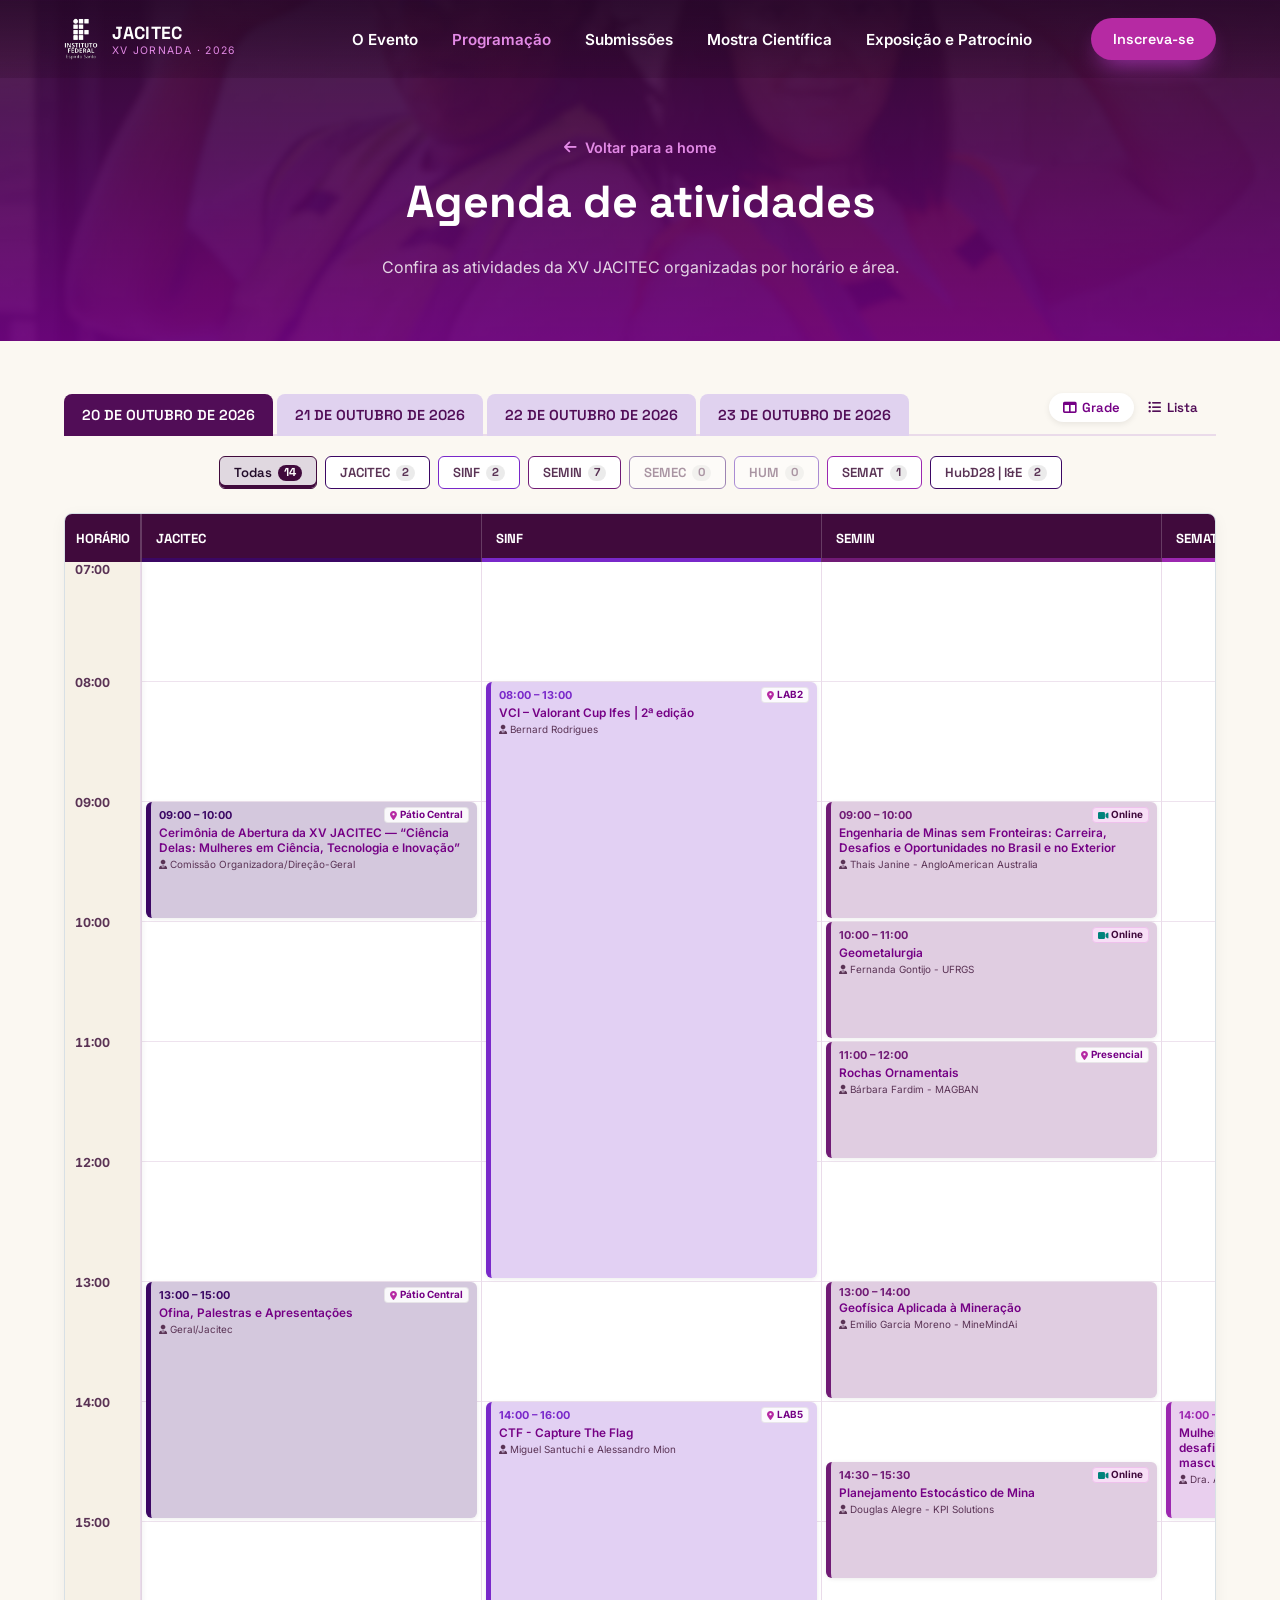
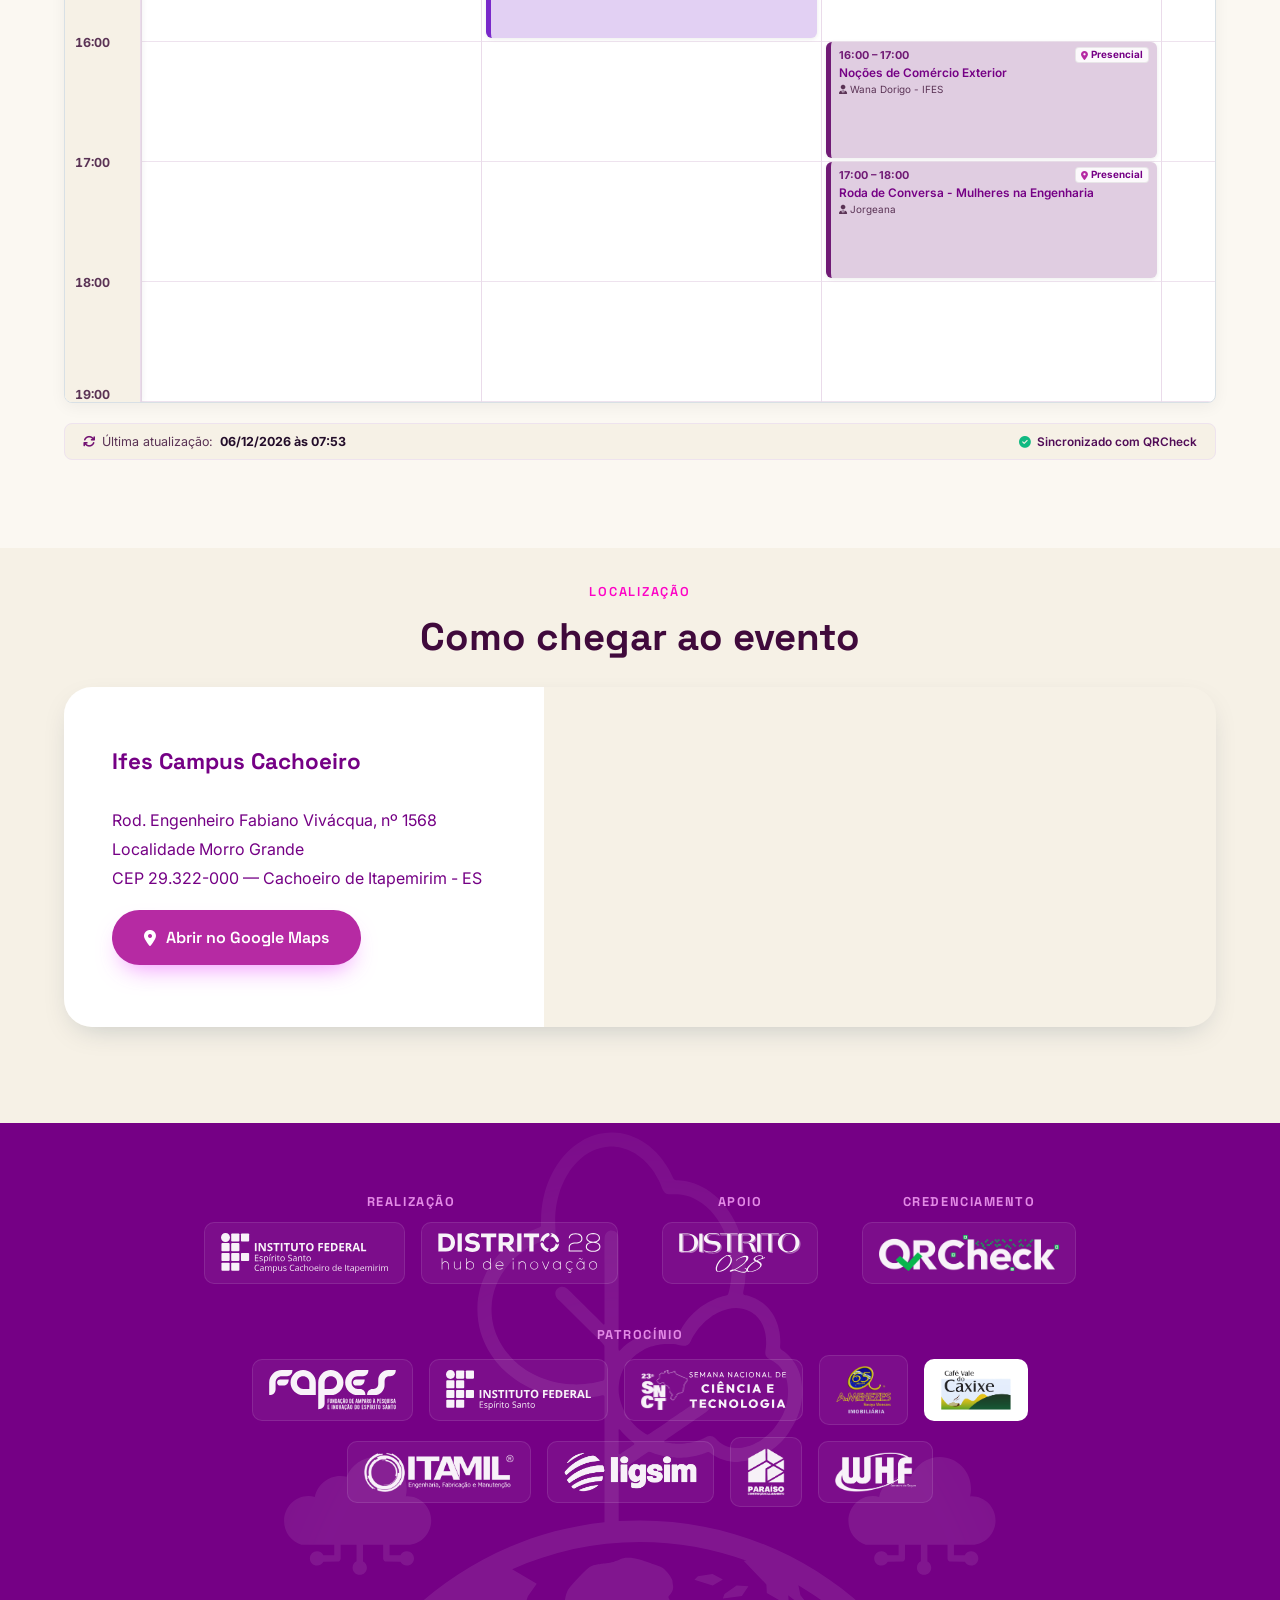
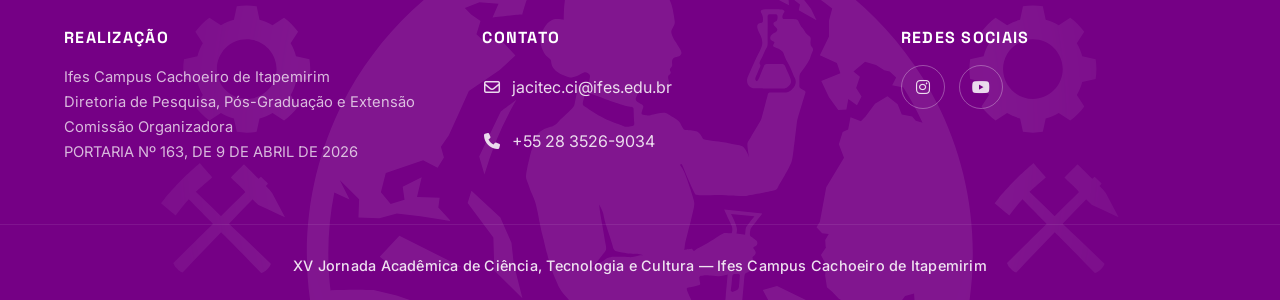
==== agenda.html @ 20da4dfa "feat(seo): adiciona robots.txt permitindo bots e atualiza og:image para XV JACITEC 2026" ====
<!DOCTYPE html>
<html lang="pt-br">

<head>
  <meta charset="utf-8">
  <meta http-equiv="X-UA-Compatible" content="IE=edge,chrome=1">
  <meta name="viewport" content="width=device-width, initial-scale=1.0">
  <title>Programação da XV JACITEC 2026 | Ifes Campus Cachoeiro</title>
  <meta name="description"
    content="Confira a programação completa da XV Jornada Acadêmica de Ciência, Tecnologia e Cultura (JACITEC): palestras, minicursos, mesas-redondas, oficinas e apresentações culturais no Ifes Campus Cachoeiro de Itapemirim.">
  <meta name="keywords"
    content="programação JACITEC, agenda eventos Ifes, palestras, minicursos, oficinas, Ciência Delas, Cachoeiro de Itapemirim">
  <meta name="author" content="Ifes Campus Cachoeiro de Itapemirim">
  <meta name="robots" content="index, follow">
  <meta name="theme-color" content="#0a2740">

  <!-- Open Graph / Redes Sociais (WhatsApp, Facebook, LinkedIn) -->
  <meta property="og:type" content="website">
  <meta property="og:locale" content="pt_BR">
  <meta property="og:site_name" content="XV JACITEC 2026 — Ifes Campus Cachoeiro">
  <meta property="og:url" content="https://jacitec.cachoeiro.ifes.edu.br/agenda.html">
  <meta property="og:title" content="Programação da XV JACITEC 2026 | Ifes Campus Cachoeiro">
  <meta property="og:description"
    content="Programação oficial da XV Jornada Acadêmica de Ciência, Tecnologia e Cultura (JACITEC) do Ifes Campus Cachoeiro de Itapemirim: 20 a 23 de outubro de 2026.">

  <!-- Twitter / X -->
  <meta name="twitter:card" content="summary">
  <meta name="twitter:url" content="https://jacitec.cachoeiro.ifes.edu.br/agenda.html">
  <meta name="twitter:title" content="Programação da XV JACITEC 2026 | Ifes Campus Cachoeiro">
  <meta name="twitter:description"
    content="Programação oficial da XV Jornada Acadêmica de Ciência, Tecnologia e Cultura (JACITEC) do Ifes Campus Cachoeiro de Itapemirim: 20 a 23 de outubro de 2026.">
  <link rel="canonical" href="https://jacitec.cachoeiro.ifes.edu.br/agenda.html">
  <link rel="icon" href="img/favicon.ico" type="image/x-icon">
  <link rel="shortcut icon" href="img/favicon.ico" type="image/x-icon">
  <link rel="preconnect" href="https://fonts.googleapis.com">
  <link rel="preconnect" href="https://fonts.gstatic.com" crossorigin>
  <link
    href="https://fonts.googleapis.com/css2?family=Space+Grotesk:wght@500;600;700&family=Inter:wght@400;500;600;700&display=swap"
    rel="stylesheet">
  <link rel="stylesheet" href="https://cdnjs.cloudflare.com/ajax/libs/font-awesome/6.5.1/css/all.min.css">
  <link rel="stylesheet" href="css/style.css?v=2.1">
</head>

<body>
  <a class="skip-link" href="#main">Pular para o conteúdo</a>
  <header class="site-header is-scrolled">
    <div class="container">
      <a class="brand" href="index.html">
        <img src="img/ifes-nav.png" alt="Ifes — Campus Cachoeiro de Itapemirim" width="106" height="42">
        <span class="brand-name">JACITEC<span>XV Jornada · 2026</span></span>
      </a>
      <div class="nav-scrim"></div>
      <nav class="main-nav" aria-label="Navegação principal">
        <a href="index.html#overview">O Evento</a>
        <a href="agenda.html" style="color: var(--aqua-300);">Programação</a>
        <a href="index.html#registration">Submissões</a>
        <a href="mostra.html">Mostra Científica</a>
        <a href="index.html#sponsorship">Exposição e Patrocínio</a>
        <a class="btn btn-primary nav-mobile-cta"
          href="https://qrcheck.io/evento/xv-jornada-academica-de-ciencia-tecnologia-cultura" target="_blank"
          rel="noopener">Inscreva-se</a>
      </nav>
      <div class="header-actions">
        <a class="btn btn-primary btn-sm"
          href="https://qrcheck.io/evento/xv-jornada-academica-de-ciencia-tecnologia-cultura" target="_blank"
          rel="noopener">
          Inscreva-se
        </a>
        <button class="nav-toggle" type="button" aria-label="Abrir menu" aria-expanded="false" aria-controls="main-nav">
          <i class="fa-solid fa-bars"></i>
        </button>
      </div>
    </div>
  </header>
  <main id="main">
    <section class="agenda-hero">
      <div class="container">
        <a class="back-link" href="index.html"><i class="fa-solid fa-arrow-left"></i>Voltar para a home</a>
        <h1>Agenda de atividades</h1>
        <p>Confira as atividades da XV JACITEC organizadas por horário e área.</p>
      </div>
    </section>
    <section class="agenda-section">
      <div class="container">
        <div id="agenda-status" class="agenda-status" role="status">
          <i class="fa-solid fa-circle-notch fa-spin"></i>Carregando agenda…
        </div>
        <!-- Controles de Cabeçalho da Agenda -->
        <div class="agenda-toolbar" id="agenda-toolbar" hidden>
          <div class="day-tabs" id="day-tabs"></div>
          <div class="view-switch" role="group" aria-label="Modo de visualização">
            <button type="button" class="view-switch-btn" id="btn-view-board" aria-pressed="true"
              title="Visão em Grade">
              <i class="fa-solid fa-table-columns"></i>
              <span class="view-switch-label">Grade</span>
            </button>
            <button type="button" class="view-switch-btn" id="btn-view-list" aria-pressed="false"
              title="Visão em Lista">
              <i class="fa-solid fa-list-ul"></i>
              <span class="view-switch-label">Lista</span>
            </button>
          </div>
        </div>

        <div class="agenda-filters" id="agenda-filters" role="group" aria-label="Filtrar programação por sigla" hidden>
        </div>

        <!-- Empty state amigável -->
        <div id="agenda-empty" class="agenda-empty" hidden>
          <i class="fa-regular fa-calendar-xmark"></i>
          <h3>Nenhuma atividade encontrada</h3>
          <p id="agenda-empty-msg">Ainda não há atividades programadas para este filtro nesta data.</p>
          <button type="button" class="btn btn-secondary btn-sm" id="btn-reset-filters">Ver todas as áreas</button>
        </div>

        <!-- Modo Grade (Timeline com scroll horizontal suave) -->
        <div class="agenda-board-card" id="schedule-wrap" hidden>
          <div class="agenda-scroll-hint"><i class="fa-solid fa-arrows-left-right"></i> Arraste para o lado para ver
            todas as áreas</div>
          <div class="agenda-board-wrap">
            <div class="agenda-board" id="schedule-board" aria-label="Programação por horário e área"></div>
          </div>
        </div>

        <!-- Modo Lista (Cards Responsivos ideais para Celular) -->
        <div class="agenda-list" id="schedule-list" hidden aria-label="Programação em lista cronológica"></div>

        <!-- Rodapé com status da versão e sincronização da agenda -->
        <div class="agenda-sync-footer" id="agenda-sync-footer" hidden>
          <span class="agenda-sync-badge">
            <i class="fa-solid fa-arrows-rotate"></i>
            Última atualização: <strong id="agenda-updated-time">--</strong>
          </span>
          <span class="agenda-sync-source">
            <i class="fa-solid fa-circle-check"></i> Sincronizado com QRCheck
          </span>
        </div>
      </div>
    </section>

    <!-- Modal de Detalhes da Atividade -->
    <div id="activity-modal" class="modal-overlay" hidden>
      <div class="modal-content" role="dialog" aria-modal="true" aria-labelledby="modal-activity-title">
        <button class="modal-close" id="activity-modal-close" type="button" aria-label="Fechar detalhes da atividade">
          <i class="fa-solid fa-xmark"></i>
        </button>
        <div class="modal-body">
          <div class="modal-badges" style="display: flex; gap: 8px; flex-wrap: wrap; margin-bottom: 12px;">
            <span id="modal-activity-section" class="agenda-badge agenda-badge-lane"></span>
            <span id="modal-activity-type" class="agenda-badge agenda-badge-type"></span>
          </div>
          <h3 id="modal-activity-title" style="margin-bottom: 16px;"></h3>
          <ul class="modal-meta" style="flex-direction: column; gap: 12px; margin-bottom: 20px;">
            <li id="modal-activity-time-row" style="display: flex; align-items: center; gap: 8px;">
              <i class="fa-regular fa-clock" style="color: var(--aqua-400); width: 18px;"></i>
              <strong>Horário:</strong> <span id="modal-activity-time"></span>
            </li>
            <li id="modal-activity-place-row" style="display: flex; align-items: center; gap: 8px;">
              <i class="fa-solid fa-location-dot" id="modal-activity-place-icon"
                style="color: var(--coral-500); width: 18px;"></i>
              <strong>Local:</strong> <span id="modal-activity-place"
                style="color: var(--ocean-900); font-weight: 700;"></span>
            </li>
            <li id="modal-activity-speaker-row" style="display: flex; align-items: center; gap: 8px;">
              <i class="fa-solid fa-user-tie" style="color: var(--ocean-700); width: 18px;"></i>
              <strong>Palestrante:</strong> <span id="modal-activity-speaker"></span>
            </li>
          </ul>
          <hr style="border: none; border-top: 1px solid var(--sand-200); margin: 20px 0;">
          <p id="modal-activity-desc" class="modal-desc" style="white-space: pre-line;"></p>
          <div class="modal-actions" style="margin-top: 24px; display: flex; gap: 12px; flex-wrap: wrap;">
            <a class="btn btn-primary btn-sm"
              href="https://qrcheck.io/evento/xv-jornada-academica-de-ciencia-tecnologia-cultura" target="_blank"
              rel="noopener">
              <i class="fa-solid fa-arrow-up-right-from-square"></i> Inscreva-se no QRCheck
            </a>
            <button type="button" class="btn btn-ghost btn-sm" id="modal-activity-close-btn"
              style="color: var(--ocean-800); border-color: var(--ocean-800);">
              Fechar
            </button>
          </div>
        </div>
      </div>
    </div>

    <!-- Localização e Como Chegar -->
    <section id="local" class="venue-section">
      <div class="container">
        <div class="section-head">
          <p class="eyebrow">Localização</p>
          <h2>Como chegar ao evento</h2>
        </div>
        <div class="venue-grid">
          <div class="venue-card">
            <h3>Ifes Campus Cachoeiro</h3>
            <address>
              Rod. Engenheiro Fabiano Vivácqua, nº 1568<br>
              Localidade Morro Grande<br>
              CEP 29.322-000 — Cachoeiro de Itapemirim - ES
            </address>
            <a class="btn btn-primary"
              href="https://www.google.com/maps/place/Instituto+Federal+do+Esp%C3%ADrito+Santo+-+Campus+Cachoeiro+de+Itapemirim"
              target="_blank" rel="noopener">
              <i class="fa-solid fa-location-dot"></i> Abrir no Google Maps
            </a>
          </div>
          <div class="venue-map">
            <iframe
              src="https://www.google.com/maps/embed?pb=!1m18!1m12!1m3!1d3729.703776110018!2d-41.15731314909455!3d-20.80326867136092!2m3!1f0!2f0!3f0!3m2!1i1024!2i768!4f13.1!3m3!1m2!1s0xb9679f48da7bf9%3A0xb6b381296237b225!2sInstituto%20Federal%20do%20Esp%C3%ADrito%20Santo%20-%20Campus%20Cachoeiro%20de%20Itapemirim!5e0!3m2!1spt-BR!2sbr!4v1664279195432!5m2!1spt-BR!2sbr"
              title="Mapa de localização do Ifes Campus Cachoeiro de Itapemirim" loading="lazy"
              referrerpolicy="no-referrer-when-downgrade" allowfullscreen></iframe>
          </div>
        </div>
      </div>
    </section>
  </main>
  <footer class="site-footer">
    <div class="footer-partners container">
      <div class="partners-row">
        <div class="partners-group">
          <h4 class="partners-heading">Realização</h4>
          <div class="partners-logos">
            <a href="https://cachoeiro.ifes.edu.br/" target="_blank" rel="noopener" class="partner-item"
              title="Ifes - Campus Cachoeiro de Itapemirim">
              <img src="img/footer/realizacao/ifes-cachoeiro.svg" alt="Ifes Campus Cachoeiro de Itapemirim"
                loading="lazy">
            </a>
            <a href="https://distrito28.com.br/" target="_blank" rel="noopener" class="partner-item" title="Hub 28">
              <img src="img/footer/realizacao/hub28.svg" alt="Hub 28" loading="lazy">
            </a>
          </div>
        </div>

        <div class="partners-group partners-group-half">
          <h4 class="partners-heading">Apoio</h4>
          <div class="partners-logos">
            <a href="https://028distrito.blogspot.com/" target="_blank" rel="noopener" class="partner-item"
              title="Distrito 028">
              <img src="img/footer/apoio/distrito28.svg" alt="Distrito 028" loading="lazy">
            </a>
          </div>
        </div>

        <div class="partners-group partners-group-half">
          <h4 class="partners-heading">Credenciamento</h4>
          <div class="partners-logos">
            <a href="https://qrcheck.io/" target="_blank" rel="noopener" class="partner-item" title="QRCheck">
              <img src="img/footer/credenciamento/qrcheck.png" alt="QRCheck" loading="lazy">
            </a>
          </div>
        </div>

        <div class="partners-group partners-group-wide">
          <h4 class="partners-heading">Patrocínio</h4>
          <div class="partners-logos">
            <a href="https://fapes.es.gov.br/" target="_blank" rel="noopener" class="partner-item" title="FAPES">
              <img src="img/footer/patrocinio/fapes.svg"
                alt="FAPES - Fundação de Amparo à Pesquisa e Inovação do Espírito Santo" loading="lazy">
            </a>
            <a href="https://www.ifes.edu.br/" target="_blank" rel="noopener" class="partner-item"
              title="Instituto Federal do Espírito Santo">
              <img src="img/footer/patrocinio/ifes-geral.svg" alt="Instituto Federal do Espírito Santo" loading="lazy">
            </a>
            <a href="https://semanact.mcti.gov.br/" target="_blank" rel="noopener" class="partner-item"
              title="Semana Nacional de Ciência e Tecnologia (SNCT)">
              <img src="img/footer/patrocinio/semana_nacional_c&t.svg" alt="Semana Nacional de Ciência e Tecnologia"
                loading="lazy">
            </a>
            <a href="https://amenezes.com/" target="_blank" rel="noopener" class="partner-item partner-item-square"
              title="A. Menezes Imobiliária">
              <img src="img/footer/patrocinio/amenezes-imobiliaria.png" alt="A. Menezes Imobiliária" loading="lazy">
            </a>
            <a href="https://www.instagram.com/cafevaledocaxixe/" target="_blank" rel="noopener"
              class="partner-item partner-item-light" title="Café Vale do Caxixe">
              <img src="img/footer/patrocinio/cafe-vale-do-caxixe.png" alt="Café Vale do Caxixe" loading="lazy">
            </a>
            <a href="http://www.itamil.com.br/" target="_blank" rel="noopener" class="partner-item"
              title="Itamil - Engenharia, Fabricação e Manutenção">
              <img src="img/footer/patrocinio/itamil.png" alt="Itamil" loading="lazy">
            </a>
            <a href="https://ligsim.com/" target="_blank" rel="noopener" class="partner-item" title="Ligsim Telecom">
              <img src="img/footer/patrocinio/ligsim.png" alt="Ligsim Telecom" loading="lazy">
            </a>
            <a href="https://www.instagram.com/paraisomaterialconstrucao/" target="_blank" rel="noopener"
              class="partner-item partner-item-square" title="Paraíso Construção e Acabamento">
              <img src="img/footer/patrocinio/paraiso-construccao.png" alt="Paraíso Construção e Acabamento"
                loading="lazy">
            </a>
            <a href="http://whfcorretora.com.br/" target="_blank" rel="noopener" class="partner-item"
              title="WHF Corretora de Seguros">
              <img src="img/footer/patrocinio/whf-corretora.png" alt="WHF Corretora de Seguros" loading="lazy">
            </a>
          </div>
        </div>
      </div>
    </div>
    <div class="footer-top">
      <img class="footer-logo" src="img/logo-jacitec-xv-branco.svg" alt="" loading="lazy">
      <div class="container footer-grid">
        <div class="footer-col">
          <h3>Realização</h3>
          <p>
            Ifes Campus Cachoeiro de Itapemirim<br>
            Diretoria de Pesquisa, Pós-Graduação e Extensão<br>
            Comissão Organizadora<br>
            PORTARIA Nº 163, DE 9 DE ABRIL DE 2026
          </p>
        </div>

        <div class="footer-col footer-contact">
          <h3>Contato</h3>
          <a href="mailto:jacitec.ci@ifes.edu.br"><i class="fa-regular fa-envelope"></i>jacitec.ci@ifes.edu.br</a>
          <a href="tel:+552835269034"><i class="fa-solid fa-phone"></i>+55 28 3526-9034</a>
        </div>

        <div class="footer-col">
          <h3>Redes sociais</h3>
          <div class="social-row">
            <a href="https://www.instagram.com/ifescachoeiro.oficial/" target="_blank" rel="noopener"
              aria-label="Instagram">
              <i class="fa-brands fa-instagram"></i>
            </a>
            <a href="https://www.youtube.com/c/IfesCampusCachoeiro/featured" target="_blank" rel="noopener"
              aria-label="YouTube">
              <i class="fa-brands fa-youtube"></i>
            </a>
          </div>
        </div>
      </div>
      <div class="footer-bottom">
        <p>XV Jornada Acadêmica de Ciência, Tecnologia e Cultura — Ifes Campus Cachoeiro de Itapemirim</p>
      </div>
    </div>
  </footer>
  <script src="js/main.js" defer></script>
  <script src="js/agenda.js?v=20261008_locais" defer></script>
</body>

</html>
---- css/style.css ----
:root {
  /* Cores */
  --ocean-950: #750085;
  --ocean-900: #400a3c;
  --ocean-800: #510d57;
  --ocean-700: #731273;
  --ocean-600: #7a1792;
  --ocean-500: #a822ac;
  --aqua-400: #d14fcb;
  --aqua-300: #e38ae6;
  --coral-500: #b62aa3;
  --coral-600: #fd00c6;

  /* Cores das Semanas / Áreas na Grade (Exclusivamente Tons de Roxo Harmoniosos e Distintos) */
  --lane-jacitec: #3b0764;
  /* Roxo Berinjela Escuro Institucional */
  --lane-sinf: #7928ca;
  /* Violeta Elétrico Tecnológico (SINF) */
  --lane-semin: #701a75;
  /* Roxo Ameixa / Púrpura Fechado (SEMIN) */
  --lane-semec: #431475;
  /* Roxo Índigo Noite / Profundo (SEMEC) */
  --lane-hum: #5b21b6;
  /* Violeta Real Nobre (HUM) */
  --lane-semat: #9c27b0;
  /* Roxo Ametista / Lilás Radiante (SEMAT) */

  --sand-100: #f6f1e6;
  --sand-50: #fbf8f2;
  --ink-900: #230d2a;
  --ink-700: #5a3355;
  --ink-500: #865c7d;
  --white: #ffffff;

  /* Tipografia */
  --font-heading: "Space Grotesk", "Segoe UI", sans-serif;
  --font-body: "Inter", "Segoe UI", sans-serif;

  /* Layout */
  --max-width: 1200px;
  --radius-sm: 10px;
  --radius-md: 18px;
  --radius-lg: 28px;
  --header-h: 76px;
  --shadow-soft: 0 20px 45px -20px rgba(10, 39, 64, 0.35);
  --shadow-card: 0 10px 30px -12px rgba(10, 39, 64, 0.25);
}

/* ---------- Reset ---------- */
*,
*::before,
*::after {
  box-sizing: border-box;
}

figure {
  margin: 0;
}

html {
  scroll-padding-top: calc(var(--header-h) + env(safe-area-inset-top, 0px));
}

body {
  margin: 0;
  font-family: var(--font-body);
  color: var(--ink-900);
  background: var(--sand-50);
  overflow-x: hidden;
  -webkit-font-smoothing: antialiased;
}

body.nav-open {
  overflow: hidden;
}

@media (prefers-reduced-motion: no-preference) {
  html {
    scroll-behavior: smooth;
  }
}

img {
  max-width: 100%;
  display: block;
}

a {
  color: inherit;
  text-decoration: none;
}

ul {
  margin: 0;
  padding: 0;
  list-style: none;
}

h1,
h2,
h3,
h4 {
  font-family: var(--font-heading);
  line-height: 1.15;
  margin: 0 0 0.6em;
  color: var(--ocean-900);
}

p {
  margin: 0 0 1em;
  line-height: 1.7;
  color: var(--ink-700);
}

.container {
  width: 100%;
  max-width: var(--max-width);
  margin: 0 auto;
  padding: 0 24px;
}

.visually-hidden {
  position: absolute;
  width: 1px;
  height: 1px;
  overflow: hidden;
  clip: rect(0 0 0 0);
  white-space: nowrap;
}

.skip-link {
  position: absolute;
  left: 16px;
  top: -60px;
  background: var(--coral-500);
  color: var(--white);
  padding: 12px 18px;
  border-radius: var(--radius-sm);
  z-index: 2000;
  transition: top 0.2s ease;
  font-weight: 600;
}

.skip-link:focus {
  top: 16px;
}

.eyebrow {
  display: inline-block;
  font-family: var(--font-heading);
  font-size: 0.8rem;
  font-weight: 600;
  letter-spacing: 0.14em;
  text-transform: uppercase;
  color: var(--coral-600);
  margin-bottom: 12px;
}

.section-head {
  max-width: 720px;
  margin: 0 auto 0px;
  text-align: center;
}

.section-head h2 {
  font-size: clamp(1.7rem, 3vw, 2.4rem);
}

section {
  padding: 88px 0;
}

.section-alt {
  background: var(--sand-100);
}

/* ---------- Buttons ---------- */
.btn {
  display: inline-flex;
  align-items: center;
  justify-content: center;
  gap: 10px;
  font-family: var(--font-heading);
  font-weight: 600;
  font-size: 1rem;
  padding: 15px 30px;
  border-radius: 999px;
  border: 2px solid transparent;
  cursor: pointer;
  transition: transform 0.25s ease, box-shadow 0.25s ease, background-color 0.25s ease, color 0.25s ease;
  white-space: nowrap;
}

.btn-primary {
  background: var(--coral-500);
  color: var(--white);
  box-shadow: 0 12px 24px -10px rgba(234, 77, 255, 0.65);
}

.btn-ghost {
  border-color: rgba(255, 255, 255, 0.55);
  color: var(--white);
}

.btn-outline {
  border-color: var(--ocean-700);
  color: var(--ocean-700);
  background: transparent;
}

.btn-outline-venue {
  border-color: var(--ocean-950);
  color: var(--ocean-950);
  background: transparent;
}

.btn-sm {
  padding: 10px 20px;
  font-size: 0.9rem;
}

.btn:focus-visible,
.nav-toggle:focus-visible,
.main-nav a:focus-visible,
.social-row a:focus-visible,
.filter-button:focus-visible,
.day-tab:focus-visible,
.btn-icon:focus-visible,
.modal-close:focus-visible {
  outline: 3px solid var(--aqua-300);
  outline-offset: 3px;
}

/* ==========================================================================
   Header
   ========================================================================== */
.site-header {
  position: fixed;
  top: 0;
  left: 0;
  width: 100%;
  z-index: 900;
  padding: max(18px, env(safe-area-inset-top, 0px)) 0 18px;
  background: linear-gradient(180deg, rgba(38, 6, 41, 0.75), rgba(41, 6, 36, 0.212));
  transition: background-color 0.3s ease, padding 0.3s ease, box-shadow 0.3s ease;
}

.site-header.is-scrolled {
  background: var(--ocean-950);
  padding: max(10px, env(safe-area-inset-top, 0px)) 0 10px;
  box-shadow: 0 10px 30px -14px rgba(0, 0, 0, 0.5);
}

.site-header .container {
  display: flex;
  align-items: center;
  justify-content: space-between;
  gap: 20px;
}

.brand {
  display: flex;
  align-items: center;
  gap: 14px;
}

.brand img {
  height: 42px;
  width: auto;
}

.brand-name {
  font-family: var(--font-heading);
  color: var(--white);
  font-weight: 700;
  font-size: 1.1rem;
  letter-spacing: 0.02em;
}

.brand-name span {
  display: block;
  font-family: var(--font-body);
  font-weight: 400;
  font-size: 0.65rem;
  letter-spacing: 0.12em;
  color: var(--aqua-300);
  text-transform: uppercase;
}

.main-nav {
  display: flex;
  align-items: center;
  gap: 34px;
}

.main-nav a {
  font-weight: 600;
  font-size: 0.95rem;
  color: var(--white);
  position: relative;
  padding: 10px 0;
}

.main-nav a::after {
  content: "";
  position: absolute;
  left: 0;
  bottom: 0;
  width: 0;
  height: 2px;
  background: var(--coral-500);
  transition: width 0.25s ease;
}

.main-nav a:focus-visible::after {
  width: 100%;
}

.nav-mobile-cta {
  display: none;
}

.main-nav a.nav-mobile-cta::after {
  display: none;
}

.header-actions {
  display: flex;
  align-items: center;
  gap: 14px;
}

.nav-toggle {
  display: none;
  background: transparent;
  border: none;
  color: var(--white);
  font-size: 1.6rem;
  cursor: pointer;
  width: 44px;
  height: 44px;
  padding: 0;
  line-height: 1;
  align-items: center;
  justify-content: center;
}

/* ==========================================================================
   Hero
   ========================================================================== */
.hero {
  position: relative;
  min-height: 100vh;
  min-height: 100svh;
  min-height: 100dvh;
  display: flex;
  align-items: center;
  overflow: hidden;
  background: var(--ocean-950);
}

.hero-logo {
  position: relative;
  z-index: 1;
  width: auto;
  max-width: min(94vw, 1000px);
  height: auto;
  max-height: 55vh;
  margin: 0 auto 20px;
}

.hero-brand-lockup {
  position: relative;
  z-index: 1;
  display: none;
  align-items: center;
  justify-content: center;
  gap: clamp(10px, 2.5vw, 10px);
  width: 100%;
  max-width: min(94vw, 1180px);
  margin: 0 auto clamp(16px, 2.5vw, 28px);
}

.hero-brand-symbol {
  width: auto;
  height: clamp(220px, 27vw, 410px);
  max-width: 330px;
  object-fit: contain;
  filter: drop-shadow(0 8px 24px rgba(0, 0, 0, 0.45));
  transition: transform 0.3s ease;
}

.hero-brand-text {
  width: auto;
  height: clamp(210px, 26vw, 390px);
  max-width: min(700px, 85vw);
  object-fit: contain;
  filter: drop-shadow(0 8px 24px rgba(0, 0, 0, 0.45));
  transition: transform 0.3s ease;
}

@media (max-width: 820px) {
  .hero-logo-desktop {
    display: none;
  }

  .hero-brand-lockup {
    display: flex;
    flex-direction: column;
    gap: 14px;
    margin-bottom: 18px;
  }

  .hero-brand-symbol {
    height: clamp(260px, 36vw, 450px);
    max-width: 450px;
  }

  .hero-brand-text {
    width: min(92vw, 440px);
    height: auto;
    max-height: 350px;
  }
}

.hero-carousel {
  position: absolute;
  inset: 0;
  z-index: 0;
}

.hero-carousel img {
  position: absolute;
  inset: 0;
  width: 100%;
  height: 100%;
  object-fit: cover;
  opacity: 0;
  transition: opacity 1.4s ease;
}

.hero-carousel img.is-active {
  opacity: 1;
}

.hero-carousel::after {
  content: "";
  position: absolute;
  inset: 0;
  background:
    linear-gradient(180deg, rgba(31, 6, 33, 0.75) 0%, rgba(32, 6, 33, 0.55) 45%, rgba(30, 6, 33, 0.92) 100%);
}

.hero-content {
  position: relative;
  z-index: 1;
  width: 100%;
  padding-top: var(--header-h);
  text-align: center;
  color: var(--white);
}

.hero-content .eyebrow {
  color: var(--aqua-300);
}

.hero-meta {
  display: flex;
  flex-wrap: wrap;
  justify-content: center;
  gap: 14px 28px;
  margin-top: 20px;
  margin-bottom: 20px;
  font-family: var(--font-heading);
  font-size: 0.95rem;
  color: var(--aqua-300);
}

.hero-meta li {
  display: flex;
  align-items: center;
  gap: 8px;
}

.hero-actions {
  display: flex;
  flex-wrap: wrap;
  justify-content: center;
  gap: 16px;
}

.hero-scroll-cue {
  position: absolute;
  bottom: 28px;
  left: 50%;
  transform: translateX(-50%);
  z-index: 1;
  color: rgba(255, 255, 255, 0.75);
  display: flex;
  flex-direction: column;
  align-items: center;
  gap: 6px;
  font-size: 0.75rem;
  letter-spacing: 0.1em;
  text-transform: uppercase;
  animation: bob 2.2s ease-in-out infinite;
}

@keyframes bob {

  0%,
  100% {
    transform: translate(-50%, 0);
  }

  50% {
    transform: translate(-50%, 8px);
  }
}

/* ==========================================================================
   Sobre / Overview
   ========================================================================== */
.about-lead {
  max-width: none;
  margin: 0 0 28px 0;
  text-align: start;
}

.about-lead-text {
  max-width: none;
  margin: 8px 0 14px;
  text-align: start;
}

.feature-text p:last-child {
  margin-bottom: 0;
}

.about-lead p {
  font-size: 1.1rem;
}

.feature-row {
  display: flex;
  gap: 48px;
  align-items: center;
  margin-bottom: 56px;
}

.feature-row:last-child {
  margin-bottom: 0;
}

.feature-row.reverse {
  flex-direction: row-reverse;
}

/* NOVA REGRA: Garante que a imagem e o texto dividam o espaço meio a meio e cheguem até as margens */
.feature-media,
.feature-text {
  flex: 1;
}

.feature-media {
  position: relative;
  border-radius: var(--radius-lg);
  overflow: hidden;
  box-shadow: var(--shadow-card);
}

.feature-media img {
  width: 100%;
  /* Alterado de 'auto' para '100%'. Assim a imagem estica na lateral da coluna */
  height: 450px;
  aspect-ratio: 550 / 450;
  object-fit: cover;
  display: block;
  /* Remove um pequeno espaço fantasma que navegadores deixam debaixo de imagens */
}

.feature-media figcaption {
  position: absolute;
  left: 0;
  right: 0;
  bottom: 0;
  padding: 10px 20px;
  font-size: 0.75rem;
  color: rgba(255, 255, 255, 0.9);
  background: linear-gradient(0deg, rgba(6, 20, 33, 0.85), transparent);
}

.feature-text h3 {
  font-size: 1.6rem;
  margin-bottom: 16px;
  /* Adicionado um respiro entre o título e o parágrafo */
}

/* REGRA DE RESPONSIVIDADE (Celulares e Tablets) */
@media (max-width: 992px) {
  .feature-row {
    flex-direction: column;
    align-items: stretch;
    margin-bottom: 28px;
    gap: 20px;
  }

  .feature-row.reverse {
    flex-direction: column;
  }

  .feature-media {
    width: 100%;
  }

  .feature-media img {
    width: 100%;
    height: 380px;
    aspect-ratio: 16 / 10;
  }

  .feature-text {
    width: 100%;
  }
}

.this-year {
  background: var(--ocean-950);
  color: var(--white);
  border-radius: var(--radius-lg);
  padding: clamp(40px, 5vw, 64px);
  display: grid;
  grid-template-columns: 1fr;
  gap: clamp(32px, 4vw, 56px);
  align-items: center;
  box-shadow: var(--shadow-soft);
}

.this-year:has(.this-year-banner) {
  grid-template-columns: minmax(0, 1.15fr) minmax(0, 0.85fr);
}

.this-year .eyebrow {
  color: var(--aqua-300);
}

.this-year h2 {
  color: var(--white);
  font-size: clamp(1.6rem, 2.6vw, 2.1rem);
}

.this-year p {
  color: rgba(255, 255, 255, 0.82);
  margin-bottom: 12px;
}

.this-year-actions {
  display: flex;
  flex-direction: row;
  flex-wrap: wrap;
  align-items: center;
  justify-content: center;
  gap: 14px;
  margin-top: 18px;
}

.this-year-actions .btn {
  width: auto;
  white-space: nowrap;
}

.this-year-banner {
  margin: 0;
  border-radius: var(--radius-md);
  overflow: hidden;
  box-shadow: 0 20px 40px -18px rgba(0, 0, 0, 0.6);
  width: 100%;
  max-width: 440px;
  justify-self: center;
}

.this-year-banner img {
  width: 100%;
  height: auto;
  aspect-ratio: 1080 / 1350;
  display: block;
  object-fit: contain;
}

/* Edições anteriores — timeline */
.timeline {
  display: grid;
  grid-template-columns: repeat(auto-fit, minmax(210px, 1fr));
  gap: 22px;
}

.timeline-item {
  background: var(--white);
  border-radius: var(--radius-md);
  overflow: hidden;
  box-shadow: var(--shadow-card);
  transition: transform 0.3s ease, box-shadow 0.3s ease;
}

.timeline-item img {
  width: 100%;
  height: 170px;
  object-fit: cover;
}

.timeline-item .timeline-body {
  padding: 16px 18px 20px;
}

.timeline-item .timeline-year {
  font-family: var(--font-heading);
  font-weight: 700;
  color: var(--coral-600);
  font-size: 0.95rem;
  margin-bottom: 4px;
  display: block;
}

.timeline-item p {
  font-size: 0.85rem;
  margin: 0;
  color: var(--ink-500);
}

.history-copy {
  max-width: none;
  margin-left: 0;
}

.history-copy p {
  font-size: 1rem;
}

.register-band {
  background-image: linear-gradient(rgba(64, 10, 60, 0.72), rgba(117, 0, 133, 0.86)), url("../img/logos-jacitec/imagem1.jpg");
  background-position: center;
  background-size: cover;
  color: var(--white);
  text-align: center;
  padding: 90px 0;
}

.register-band .eyebrow {
  color: var(--aqua-300);
}

.register-band h2 {
  color: var(--white);
  font-size: clamp(1.7rem, 3vw, 2.4rem);
}

.register-band p {
  max-width: 860px;
  margin: 0 auto 30px;
  color: rgba(255, 255, 255, 0.85);
  font-size: 1.05rem;
  padding: 0 16px;
}

.register-actions {
  display: flex;
  flex-wrap: wrap;
  justify-content: center;
  align-items: center;
  gap: 16px 14px;
  max-width: 960px;
  margin: 24px auto 0;
}

/* ==========================================================================
   Mostra Científica
   ========================================================================== */
.mostra-actions {
  display: flex;
  flex-wrap: wrap;
  justify-content: center;
  gap: 14px;
  margin-top: 24px;
}

.mostra-theme-pill {
  display: inline-flex;
  align-items: center;
  gap: 8px;
  background: rgba(255, 255, 255, 0.15);
  border: 1px solid rgba(255, 255, 255, 0.3);
  backdrop-filter: blur(8px);
  color: var(--white);
  padding: 6px 18px;
  border-radius: 999px;
  font-size: 0.9rem;
  font-weight: 500;
  margin-bottom: 16px;
}

.mostra-theme-pill i {
  color: var(--aqua-300);
}

/* Projetin Highlight Box */
.projetin-box {
  background: linear-gradient(135deg, var(--ocean-900) 0%, var(--ocean-950) 100%);
  color: var(--white);
  border-radius: var(--radius-lg);
  padding: clamp(32px, 4vw, 48px);
  margin-bottom: 50px;
  box-shadow: var(--shadow-soft);
  position: relative;
  overflow: hidden;
}

.projetin-box::before {
  content: "";
  position: absolute;
  top: -60px;
  right: -60px;
  width: 220px;
  height: 220px;
  background: radial-gradient(circle, rgba(209, 79, 203, 0.35) 0%, transparent 70%);
  border-radius: 50%;
  pointer-events: none;
}

.projetin-header {
  display: flex;
  flex-wrap: wrap;
  align-items: center;
  justify-content: space-between;
  gap: 20px;
  margin-bottom: 28px;
}

.projetin-header h2 {
  color: var(--white);
  margin-bottom: 6px;
}

.projetin-header p {
  color: rgba(255, 255, 255, 0.85);
  margin-bottom: 0;
  max-width: 600px;
}

.steps-grid {
  display: grid;
  grid-template-columns: repeat(3, 1fr);
  gap: 20px;
  margin-top: 24px;
}

.step-card {
  background: rgba(255, 255, 255, 0.08);
  border: 1px solid rgba(255, 255, 255, 0.16);
  border-radius: var(--radius-md);
  padding: 24px 20px;
  display: flex;
  flex-direction: column;
  position: relative;
  transition: transform 0.25s ease, background 0.25s ease;
}

.step-card:hover {
  transform: translateY(-3px);
  background: rgba(255, 255, 255, 0.12);
}

.step-badge {
  display: inline-flex;
  align-items: center;
  justify-content: center;
  width: 38px;
  height: 38px;
  background: var(--coral-500);
  color: var(--white);
  border-radius: 50%;
  font-weight: 700;
  font-family: var(--font-heading);
  font-size: 1.1rem;
  margin-bottom: 14px;
}

.step-card h3 {
  color: var(--aqua-300);
  font-size: 1.15rem;
  margin-bottom: 8px;
}

.step-card p {
  color: rgba(255, 255, 255, 0.88);
  font-size: 0.92rem;
  line-height: 1.6;
  margin-bottom: 0;
}

/* Timeline / Cronograma Grid */
.timeline-grid {
  display: grid;
  grid-template-columns: repeat(auto-fit, minmax(260px, 1fr));
  gap: 18px;
  margin: 36px 0;
}

.timeline-card {
  background: var(--white);
  border-radius: var(--radius-md);
  padding: 24px 20px;
  box-shadow: var(--shadow-card);
  border-left: 4px solid var(--ocean-700);
  display: flex;
  flex-direction: column;
  justify-content: space-between;
  transition: transform 0.25s ease, box-shadow 0.25s ease;
}

.timeline-card:hover {
  transform: translateY(-2px);
  box-shadow: var(--shadow-soft);
}

.timeline-card.highlight {
  border-left-color: var(--coral-500);
  background: linear-gradient(to right, rgba(234, 77, 255, 0.04), var(--white));
}

.timeline-date {
  display: inline-flex;
  align-items: center;
  gap: 8px;
  font-family: var(--font-heading);
  font-weight: 700;
  color: var(--coral-600);
  font-size: 0.95rem;
  margin-bottom: 8px;
}

.timeline-card h3 {
  font-size: 1.05rem;
  color: var(--ocean-900);
  margin-bottom: 6px;
}

.timeline-card p {
  font-size: 0.88rem;
  color: var(--ink-700);
  margin-bottom: 0;
}

/* Documents / Downloads Grid */
.docs-grid {
  display: grid;
  grid-template-columns: repeat(auto-fit, minmax(280px, 1fr));
  gap: 20px;
  margin: 36px 0;
}

.doc-item {
  background: var(--white);
  border-radius: var(--radius-md);
  padding: 26px 24px;
  box-shadow: var(--shadow-card);
  display: flex;
  flex-direction: column;
  justify-content: space-between;
  border: 1px solid rgba(64, 10, 60, 0.08);
  transition: transform 0.25s ease, box-shadow 0.25s ease, border-color 0.25s ease;
}

.doc-item:hover {
  transform: translateY(-3px);
  box-shadow: var(--shadow-soft);
  border-color: var(--ocean-500);
}

.doc-header {
  display: flex;
  align-items: flex-start;
  gap: 16px;
  margin-bottom: 14px;
}

.doc-icon {
  font-size: 2rem;
  color: var(--coral-500);
  flex-shrink: 0;
  margin-top: 2px;
}

.doc-icon.pptx {
  color: #d24726;
}

.doc-title {
  font-family: var(--font-heading);
  font-size: 1.08rem;
  font-weight: 700;
  color: var(--ocean-900);
  line-height: 1.3;
  margin-bottom: 6px;
}

.doc-badge {
  display: inline-block;
  font-size: 0.75rem;
  font-weight: 600;
  text-transform: uppercase;
  letter-spacing: 0.08em;
  background: var(--sand-100);
  color: var(--ocean-700);
  padding: 3px 10px;
  border-radius: 999px;
  margin-bottom: 10px;
}

.doc-desc {
  font-size: 0.88rem;
  color: var(--ink-700);
  line-height: 1.55;
  margin-bottom: 18px;
  flex-grow: 1;
}

.doc-btn {
  display: inline-flex;
  align-items: center;
  justify-content: center;
  gap: 10px;
  background: var(--ocean-950);
  color: var(--white);
  padding: 12px 20px;
  border-radius: var(--radius-sm);
  font-family: var(--font-heading);
  font-weight: 600;
  font-size: 0.92rem;
  transition: all 0.25s ease;
}

.doc-btn:hover {
  background: var(--coral-500);
  color: var(--white);
  transform: translateY(-1px);
}

.doc-actions {
  display: flex;
  gap: 10px;
  flex-wrap: wrap;
  align-items: center;
}

.doc-btn-outline {
  background: transparent;
  color: var(--ocean-900);
  border: 1.5px solid var(--ocean-900);
}

.doc-btn-outline:hover {
  background: var(--ocean-900);
  color: var(--white);
}

.doc-badge-portal {
  background: rgba(0, 255, 235, 0.15);
  color: var(--aqua-300);
  border: 1px solid rgba(0, 255, 235, 0.3);
}

/* Banner de acesso a todos os editais no portal Ifes */
.edital-ifes-banner {
  background: linear-gradient(135deg, var(--ocean-900) 0%, var(--ocean-950) 100%);
  color: var(--white);
  border-radius: var(--radius-md);
  padding: 28px 32px;
  display: flex;
  align-items: center;
  gap: 24px;
  margin-top: 24px;
  border: 1px solid rgba(0, 255, 235, 0.2);
  box-shadow: var(--shadow-card);
  position: relative;
  overflow: hidden;
  text-align: left;
}

.edital-ifes-banner::before {
  content: "";
  position: absolute;
  top: -40px;
  right: -40px;
  width: 180px;
  height: 180px;
  background: radial-gradient(circle, rgba(0, 255, 235, 0.15) 0%, transparent 70%);
  border-radius: 50%;
  pointer-events: none;
}

.edital-ifes-icon {
  font-size: 2.2rem;
  color: var(--aqua-300);
  background: rgba(0, 255, 235, 0.1);
  border-radius: 50%;
  width: 62px;
  height: 62px;
  display: flex;
  align-items: center;
  justify-content: center;
  flex-shrink: 0;
  border: 1px solid rgba(0, 255, 235, 0.25);
}

.edital-ifes-content {
  flex-grow: 1;
  text-align: left;
}

.edital-ifes-content h3 {
  font-family: var(--font-heading);
  font-size: 1.22rem;
  color: var(--white);
  margin-bottom: 6px;
  text-align: left;
}

.edital-ifes-content p {
  font-size: 0.9rem;
  color: var(--sand-100);
  margin: 0;
  padding: 0;
  max-width: none;
  line-height: 1.55;
  text-align: left;
}

.edital-ifes-action {
  flex-shrink: 0;
}

/* Criteria Styles */
.criteria-fase-header {
  display: flex;
  align-items: center;
  justify-content: space-between;
  flex-wrap: wrap;
  gap: 12px;
  margin: 36px 0 20px;
  padding-bottom: 10px;
  border-bottom: 2px solid var(--sand-100);
}

.criteria-fase-header h3 {
  font-size: 1.35rem;
  color: var(--ocean-900);
  margin-bottom: 0;
}

.fase-badge {
  background: var(--ocean-900);
  color: var(--aqua-300);
  font-family: var(--font-heading);
  font-weight: 700;
  font-size: 0.85rem;
  padding: 5px 14px;
  border-radius: 999px;
}

.criteria-grid {
  display: grid;
  grid-template-columns: repeat(2, 1fr);
  gap: 18px;
  margin-bottom: 28px;
}

.criteria-card {
  background: var(--white);
  border-radius: var(--radius-md);
  padding: 22px 20px;
  box-shadow: var(--shadow-card);
  display: flex;
  gap: 14px;
  align-items: flex-start;
}

.criteria-card i {
  color: var(--coral-500);
  font-size: 1.3rem;
  margin-top: 3px;
  flex-shrink: 0;
}

.criteria-card-body {
  flex: 1;
}

.criteria-card strong {
  font-family: var(--font-heading);
  font-size: 1rem;
  color: var(--ocean-900);
  display: flex;
  align-items: center;
  justify-content: space-between;
  gap: 8px;
  margin-bottom: 6px;
}

.criteria-points {
  font-size: 0.82rem;
  background: var(--sand-100);
  color: var(--coral-600);
  padding: 2px 10px;
  border-radius: 999px;
  font-weight: 700;
  white-space: nowrap;
}

.criteria-card p {
  font-size: 0.88rem;
  color: var(--ink-700);
  line-height: 1.55;
  margin-bottom: 0;
}

.rules-note {
  background: var(--white);
  border-left: 4px solid var(--coral-500);
  border-radius: 0 var(--radius-sm) var(--radius-sm) 0;
  padding: 20px 24px;
  margin: 30px 0;
  box-shadow: var(--shadow-card);
}

.rules-note p:last-child {
  margin-bottom: 0;
}

/* Categories / Segments */
.segments-grid {
  display: grid;
  grid-template-columns: repeat(2, 1fr);
  gap: 20px;
  margin: 30px 0;
}

.segment-card {
  background: var(--white);
  border-radius: var(--radius-md);
  padding: 26px 22px;
  box-shadow: var(--shadow-card);
  border-top: 4px solid var(--ocean-700);
}

.segment-card h3 {
  font-size: 1.15rem;
  color: var(--ocean-900);
  margin-bottom: 12px;
  display: flex;
  align-items: center;
  gap: 10px;
}

.segment-card ul {
  list-style: none;
  padding: 0;
  margin: 0;
}

.segment-card li {
  padding: 6px 0;
  font-size: 0.9rem;
  color: var(--ink-700);
  border-bottom: 1px solid var(--sand-100);
  display: flex;
  align-items: flex-start;
  gap: 8px;
}

.segment-card li:last-child {
  border-bottom: none;
}

.segment-card li i {
  color: var(--aqua-400);
  font-size: 0.8rem;
  margin-top: 5px;
}

.downloads {
  display: flex;
  flex-wrap: wrap;
  justify-content: center;
  gap: 16px;
  margin-top: 40px;
}

.download-card {
  display: flex;
  align-items: center;
  gap: 12px;
  background: var(--white);
  border: 2px solid var(--ocean-700);
  color: var(--ocean-700);
  border-radius: var(--radius-sm);
  padding: 14px 22px;
  font-weight: 600;
  transition: all 0.25s ease;
}

.download-card:hover {
  background: var(--ocean-700);
  color: var(--white);
  transform: translateY(-2px);
  box-shadow: 0 8px 20px -6px rgba(117, 0, 133, 0.4);
}

.download-card i {
  font-size: 1.2rem;
}

.submit-cta {
  display: flex;
  flex-wrap: wrap;
  justify-content: center;
  align-items: center;
  gap: 16px;
  text-align: center;
  margin-top: 40px;
}

/* Vitrine e Carrossel Contínuo de Patrocinadores (Social Proof) */
.sponsorship-showcase {
  margin-top: clamp(32px, 4vw, 44px);
  margin-bottom: clamp(24px, 3.5vw, 36px);
  position: relative;
}

.showcase-header {
  text-align: center;
  margin-bottom: 20px;
}

.showcase-badge {
  display: inline-flex;
  align-items: center;
  gap: 8px;
  padding: 6px 18px;
  border-radius: 30px;
  font-family: var(--font-heading);
  font-size: 0.82rem;
  font-weight: 700;
  text-transform: uppercase;
  letter-spacing: 0.08em;
  background: rgba(117, 0, 133, 0.08);
  color: var(--ocean-700);
  border: 1px solid rgba(117, 0, 133, 0.18);
  box-shadow: 0 2px 8px rgba(117, 0, 133, 0.06);
}

.showcase-badge i {
  color: var(--coral-500);
  font-size: 0.95rem;
}

.showcase-sub {
  font-size: 0.94rem;
  color: var(--ink-700);
  margin-top: 8px;
  margin-bottom: 0;
}

.sponsor-ticker {
  position: relative;
  width: 100%;
  overflow: hidden;
  padding: 18px 0 36px;
  /* Fade nas laterais */
  mask-image: linear-gradient(to right, transparent 0%, black 7%, black 93%, transparent 100%);
  -webkit-mask-image: linear-gradient(to right, transparent 0%, black 7%, black 93%, transparent 100%);
}

.sponsor-ticker-track {
  display: flex;
  width: max-content;
  animation: tickerScroll 48s linear infinite;
  will-change: transform;
}

.sponsor-ticker:hover .sponsor-ticker-track {
  animation-play-state: paused;
}

.sponsor-ticker-items {
  display: flex;
  align-items: center;
  gap: 22px;
  padding: 0 11px;
}

.sponsor-ticker-card {
  display: inline-flex;
  align-items: center;
  justify-content: center;
  background: #360738;
  border: 1px solid rgba(227, 138, 230, 0.28);
  border-radius: var(--radius-md);
  padding: 12px 24px;
  height: 84px;
  min-width: 175px;
  box-shadow: 0 6px 18px rgba(54, 7, 56, 0.22);
  transition: transform 0.25s ease, box-shadow 0.25s ease, border-color 0.25s ease;
  text-decoration: none;
  cursor: pointer;
  flex-shrink: 0;
}

.sponsor-ticker-card:hover {
  transform: translateY(-4px) scale(1.03);
  border-color: var(--aqua-400);
  box-shadow: 0 8px 24px rgba(209, 79, 203, 0.32);
}

.sponsor-ticker-card img {
  max-height: 58px;
  max-width: 145px;
  width: auto;
  height: auto;
  object-fit: contain;
  transition: transform 0.2s ease;
}

/* Card claro para marcas que possuem arte e fundo claro próprio */
.sponsor-ticker-card.sponsor-ticker-light {
  background: #ffffff;
  border-color: rgba(255, 255, 255, 0.6);
  box-shadow: 0 6px 18px rgba(10, 39, 64, 0.1);
}

.sponsor-ticker-card.sponsor-ticker-light:hover {
  border-color: var(--aqua-400);
  box-shadow: 0 8px 24px rgba(209, 79, 203, 0.28);
}

@media (max-width: 600px) {
  .sponsor-ticker {
    padding: 14px 0 28px;
  }

  .sponsor-ticker-items {
    gap: 16px;
    padding: 0 8px;
  }

  .sponsor-ticker-card {
    height: 72px;
    min-width: 145px;
    padding: 10px 18px;
  }

  .sponsor-ticker-card img {
    max-height: 48px;
    max-width: 120px;
  }
}

@keyframes tickerScroll {
  0% {
    transform: translateX(0);
  }

  100% {
    transform: translateX(-50%);
  }
}

@media (prefers-reduced-motion: reduce) {
  .sponsor-ticker-track {
    animation: none;
    flex-wrap: wrap;
    justify-content: center;
    width: 100%;
  }

  .sponsor-ticker-items[aria-hidden="true"] {
    display: none;
  }
}

.sponsorship-cta {
  text-align: center;
  margin-top: 24px;
}

.mostra-note {
  text-align: center;
  font-size: 0.9rem;
  color: var(--ink-500);
  margin-top: 18px;
}

/* Responsiveness for Mostra */
@media (max-width: 992px) {
  .steps-grid {
    grid-template-columns: 1fr;
  }

  .criteria-grid {
    grid-template-columns: 1fr;
  }

  .segments-grid {
    grid-template-columns: 1fr;
  }
}

#sponsorship {
  padding-bottom: clamp(20px, 2.5vw, 32px);
}

.venue-section {
  padding: clamp(20px, 2.5vw, 32px) 0 clamp(64px, 8vw, 96px);
  background: var(--sand-100);
}

.venue-section .section-head {
  margin-bottom: clamp(20px, 2.5vw, 28px);
}

.venue-section .section-head h2 {
  margin-bottom: 0;
}

.venue-grid {
  display: grid;
  grid-template-columns: 1fr 1.4fr;
  gap: 0;
  border-radius: var(--radius-lg);
  overflow: hidden;
  box-shadow: var(--shadow-card);
}

.venue-card {
  background: var(--white);
  color: var(--ocean-950);
  padding: clamp(32px, 4vw, 48px);
  display: flex;
  flex-direction: column;
  justify-content: center;
  gap: 18px;
}

.venue-card h3 {
  color: var(--ocean-950);
  font-size: 1.4rem;
}

.venue-card address {
  font-style: normal;
  color: var(--ocean-950);
  line-height: 1.8;
}

.venue-card .btn {
  align-self: flex-start;
}

.venue-map iframe {
  width: 100%;
  height: 100%;
  min-height: 340px;
  border: 0;
  display: block;
}

/* ==========================================================================
   Footer
   ========================================================================== */
.site-footer {
  position: relative;
  overflow: hidden;
  background: var(--ocean-950);
  color: rgba(255, 255, 255, 0.85);
  padding: 0;
}

.footer-top {
  position: relative;
  overflow: visible;
  padding-top: clamp(48px, 6vw, 68px);
}

.site-footer .container,
.site-footer .footer-partners,
.site-footer .footer-bottom {
  position: relative;
  z-index: 1;
}

.footer-grid {
  display: grid;
  grid-template-columns: minmax(0, 1.2fr) minmax(0, 1.2fr) minmax(0, 1fr);
  gap: clamp(24px, 4vw, 40px);
  padding-bottom: clamp(28px, 4vw, 44px);
  border-bottom: none;
  align-items: start;
}

.site-footer .section-head {
  margin-top: clamp(36px, 5vw, 56px);
}

.footer-col h3 {
  color: var(--white);
  font-size: 1rem;
  text-transform: uppercase;
  letter-spacing: 0.08em;
  margin-bottom: 18px;
}

.footer-col p {
  color: rgba(255, 255, 255, 0.72);
  font-size: 0.92rem;
}

.footer-contact a {
  display: flex;
  align-items: center;
  gap: 10px;
  min-height: 44px;
  margin-bottom: 10px;
  color: rgba(255, 255, 255, 0.85);
  transition: color 0.2s ease;
  overflow-wrap: anywhere;
}

.footer-logo {
  position: absolute;
  top: 50%;
  left: 50%;
  right: auto;
  transform: translate(-50%, -50%);
  width: clamp(580px, 78vw, 960px);
  height: auto;
  max-height: none;
  max-width: min(960px, 95vw);
  pointer-events: none;
  user-select: none;
  filter: brightness(0) invert(1);
  opacity: 0.085;
  z-index: 0;
  object-fit: contain;
  /* Máscara suave radial para que as extremidades dissolvam organicamente sem cortes retos */
  mask-image: radial-gradient(ellipse 75% 72% at center, black 48%, transparent 100%);
  -webkit-mask-image: radial-gradient(ellipse 75% 72% at center, black 48%, transparent 100%);
}

@media (min-width: 1400px) {
  .footer-logo {
    left: 50%;
    right: auto;
    top: 50%;
    transform: translate(-50%, -50%);
    width: 980px;
    height: auto;
    max-height: none;
    opacity: 0.09;
  }
}

@media (max-width: 768px) {
  .footer-logo {
    top: 50%;
    left: 50%;
    right: auto;
    transform: translate(-50%, -50%);
    width: clamp(340px, 88vw, 520px);
    height: auto;
    max-height: none;
    opacity: 0.075;
  }
}

.social-row {
  display: flex;
  gap: 14px;
  margin-top: 10px;
  margin-bottom: 8px;
}

.social-row a {
  width: 44px;
  height: 44px;
  border-radius: 50%;
  border: 1px solid rgba(255, 255, 255, 0.3);
  display: flex;
  align-items: center;
  justify-content: center;
  transition: background-color 0.2s ease, border-color 0.2s ease;
}

.sponsors-strip {
  padding: clamp(36px, 5vw, 60px) 20px clamp(30px, 5vw, 48px);
  text-align: center;
  border-top: none;
  margin-top: clamp(24px, 4vw, 40px);
}

.sponsors-strip img {
  max-width: min(720px, 100%);
  width: 100%;
  margin: 0 auto;
  opacity: 0.95;
}

/* Categorized Partners & Sponsors */
.site-footer .footer-partners {
  position: relative;
  z-index: 1;
  padding: clamp(48px, 6vw, 72px) 20px clamp(36px, 5vw, 54px);
  margin-top: 0;
}

.partners-row {
  display: flex;
  flex-wrap: wrap;
  justify-content: center;
  align-items: flex-start;
  gap: clamp(28px, 4vw, 44px);
}

.partners-group {
  display: flex;
  flex-direction: column;
  align-items: center;
  text-align: center;
  gap: 12px;
}

.partners-group-wide {
  flex-basis: 100%;
}

.partners-group-wide .partners-logos {
  max-width: 880px;
}

/* Mais respiro entre o fim do conteúdo e as categorias de parceiros no tablet. */
@media (min-width: 601px) and (max-width: 1024px) {
  .site-footer .footer-partners {
    padding-top: clamp(64px, 9vw, 70px);
  }
}

.partners-heading {
  font-family: var(--font-heading);
  font-size: 0.8rem;
  font-weight: 700;
  text-transform: uppercase;
  letter-spacing: 0.12em;
  color: var(--aqua-300);
  margin: 0;
}

.partners-logos {
  display: flex;
  flex-wrap: wrap;
  align-items: center;
  justify-content: center;
  gap: 12px 16px;
}

.partner-item {
  display: inline-flex;
  align-items: center;
  justify-content: center;
  padding: 10px 16px;
  background: rgba(255, 255, 255, 0.05);
  border: 1px solid rgba(255, 255, 255, 0.1);
  border-radius: var(--radius-sm);
  transition: transform 0.25s ease, background 0.25s ease, border-color 0.25s ease, box-shadow 0.25s ease;
  min-height: 54px;
  text-decoration: none;
}

.partner-item:hover {
  transform: translateY(-2px);
  background: rgba(255, 255, 255, 0.1);
  border-color: rgba(0, 255, 235, 0.4);
  box-shadow: 0 6px 20px rgba(0, 0, 0, 0.35);
}

.partner-item.partner-item-light {
  background: #ffffff;
  border-color: rgba(255, 255, 255, 0.4);
}

.partner-item.partner-item-light:hover {
  background: #ffffff;
  border-color: #00ffeb;
}

.partner-item img {
  height: clamp(30px, 3.2vw, 40px);
  width: auto;
  max-width: clamp(140px, 15vw, 180px);
  object-fit: contain;
  display: block;
  opacity: 0.95;
  transition: opacity 0.2s ease;
}

.partner-item-square img {
  height: clamp(36px, 3.8vw, 48px);
}

.partner-item:hover img {
  opacity: 1;
}

.footer-bottom {
  text-align: center;
  padding: clamp(20px, 2.8vw, 30px) 20px calc(24px + env(safe-area-inset-bottom, 0px));
  font-size: 0.9rem;
  border-top: 1px solid rgba(255, 255, 255, 0.08);
}

.footer-bottom p {
  color: rgba(255, 255, 255, 0.88);
  font-weight: 500;
  letter-spacing: 0.015em;
  line-height: 1.5;
  margin: 0;
}

/* ==========================================================================
   Agenda page
   ========================================================================== */
.agenda-hero {
  background-image: linear-gradient(rgba(64, 10, 60, 0.72), rgba(117, 0, 133, 0.86)), url("../img/logos-jacitec/imagem4.jpg");
  background-position: center;
  background-size: cover;
  color: var(--white);
  padding: calc(var(--header-h) + 60px) 0 60px;
  text-align: center;
}

.mostra-hero {
  background-image: linear-gradient(rgba(64, 10, 60, 0.72), rgba(117, 0, 133, 0.86)), url("../img/logos-jacitec/imagem1.jpg");
  background-position: center;
  background-size: cover;
  color: var(--white);
  padding: calc(var(--header-h) + 60px) 0 60px;
  text-align: center;
}

.agenda-hero h1,
.mostra-hero h1 {
  color: var(--white);
  font-size: clamp(2rem, 4vw, 2.8rem);
}

.agenda-hero p,
.mostra-hero p {
  color: rgba(255, 255, 255, 0.82);
  max-width: 620px;
  margin: 0 auto;
}

.agenda-section {
  padding-top: 48px;
}

.back-link {
  display: inline-flex;
  align-items: center;
  gap: 8px;
  color: var(--aqua-300);
  font-weight: 600;
  font-size: 0.9rem;
  margin-bottom: 20px;
}

.agenda-filters {
  display: flex;
  flex-wrap: wrap;
  justify-content: center;
  gap: 12px;
  margin: -30px auto 40px;
  position: relative;
  z-index: 2;
}

.filter-button {
  background: var(--white);
  border: 2px solid var(--ocean-700);
  color: var(--ocean-700);
  font-family: var(--font-heading);
  font-weight: 600;
  font-size: 0.9rem;
  padding: 10px 22px;
  border-radius: 999px;
  cursor: pointer;
  transition: all 0.2s ease;
  box-shadow: var(--shadow-card);
}

.filter-button.active {
  background: var(--ocean-700);
  color: var(--white);
}

.agenda-status {
  text-align: center;
  padding: 40px 20px;
  color: var(--ink-500);
}

.agenda-status i {
  font-size: 2rem;
  color: var(--aqua-400);
  margin-bottom: 12px;
  display: block;
}

.agenda-toolbar {
  display: flex;
  flex-wrap: wrap;
  align-items: flex-end;
  justify-content: space-between;
  gap: 16px;
  margin-bottom: 20px;
  border-bottom: 2px solid color-mix(in srgb, var(--ocean-700) 15%, var(--white));
}

.day-tabs {
  display: flex;
  overflow-x: auto;
  -webkit-overflow-scrolling: touch;
  justify-content: flex-start;
  gap: 4px;
  margin-bottom: -2px;
}

.view-switch {
  display: inline-flex;
  align-items: center;
  background: var(--sand-200);
  padding: 4px;
  border-radius: 999px;
  margin-bottom: 8px;
}

.view-switch-btn {
  border: none;
  background: transparent;
  color: var(--ocean-800);
  padding: 6px 14px;
  border-radius: 999px;
  font-family: var(--font-heading);
  font-size: 0.82rem;
  font-weight: 600;
  cursor: pointer;
  display: inline-flex;
  align-items: center;
  gap: 6px;
  transition: all 0.2s ease;
}

.view-switch-btn.active {
  background: var(--white);
  color: var(--ocean-950);
  box-shadow: 0 2px 6px rgba(0, 0, 0, 0.08);
}

.view-switch-btn:hover:not(.active) {
  color: var(--ocean-950);
}

.agenda-scroll-hint {
  display: none;
  padding: 8px 12px;
  font-size: 0.78rem;
  font-weight: 600;
  background: color-mix(in srgb, var(--ocean-700) 8%, var(--white));
  color: var(--ocean-800);
  text-align: center;
  border-bottom: 1px solid #d8e0e5;
}

.agenda-scroll-hint i {
  margin-right: 6px;
}

@media (max-width: 768px) {
  .agenda-scroll-hint {
    display: block;
  }
}

/* Modo Lista (Cards Responsivos) */
.agenda-list {
  display: flex;
  flex-direction: column;
  gap: 16px;
  margin: 16px auto;
  max-width: 860px;
}

.agenda-list[hidden] {
  display: none !important;
}

.agenda-card {
  display: flex;
  flex-direction: column;
  background: var(--white);
  border: 1px solid #d8e0e5;
  border-left: 5px solid var(--lane-color, var(--ocean-700));
  border-radius: 8px;
  padding: 18px 22px;
  box-shadow: 0 2px 6px rgba(0, 0, 0, 0.04);
  cursor: pointer;
  transition: transform 0.15s ease, box-shadow 0.15s ease;
}

.agenda-card:hover {
  transform: translateY(-2px);
  box-shadow: 0 6px 18px rgba(0, 0, 0, 0.08);
}

.agenda-card-header {
  display: flex;
  flex-wrap: wrap;
  align-items: center;
  justify-content: space-between;
  gap: 10px;
  margin-bottom: 10px;
}

.agenda-card-tags {
  display: flex;
  flex-wrap: wrap;
  align-items: center;
  gap: 8px;
}

.agenda-badge {
  font-size: 0.74rem;
  font-weight: 700;
  font-family: var(--font-heading);
  text-transform: uppercase;
  padding: 3px 9px;
  border-radius: 4px;
}

.agenda-badge-lane {
  background: color-mix(in srgb, var(--lane-color, var(--ocean-800)) 15%, var(--white));
  color: var(--lane-color, var(--ocean-800));
  border: 1px solid color-mix(in srgb, var(--lane-color, var(--ocean-800)) 35%, var(--white));
}

.agenda-badge-type {
  background: var(--sand-200);
  color: var(--ink-700);
}

.agenda-card-time {
  font-size: 0.86rem;
  font-weight: 700;
  color: var(--ocean-800);
  display: inline-flex;
  align-items: center;
  gap: 6px;
}

.agenda-card-time i {
  color: var(--aqua-400);
}

.agenda-card-title {
  font-size: 1.12rem;
  font-weight: 700;
  font-family: var(--font-heading);
  color: var(--ocean-950);
  margin: 0 0 8px;
  line-height: 1.35;
}

.agenda-card-meta {
  display: flex;
  flex-wrap: wrap;
  align-items: center;
  gap: 16px;
  color: var(--ink-600);
  font-size: 0.85rem;
  margin-top: 4px;
}

.agenda-card-meta-item {
  display: inline-flex;
  align-items: center;
  gap: 6px;
}

.agenda-card-meta-item i {
  color: var(--ink-400);
}

.agenda-card-meta-item.is-place {
  font-weight: 600;
  color: var(--ocean-900);
  background: color-mix(in srgb, var(--aqua-400) 14%, var(--white));
  padding: 3px 8px;
  border-radius: 4px;
  border: 1px solid color-mix(in srgb, var(--aqua-400) 32%, var(--white));
}

.agenda-card-meta-item.is-place i {
  color: var(--coral-500);
}

.agenda-card-meta-item.is-place.is-online {
  background: color-mix(in srgb, var(--aqua-300) 20%, var(--white));
  border-color: color-mix(in srgb, var(--aqua-300) 45%, var(--white));
}

.agenda-card-meta-item.is-place.is-online i {
  color: var(--aqua-500);
}

.agenda-card-desc {
  font-size: 0.88rem;
  color: var(--ink-700);
  line-height: 1.5;
  margin: 10px 0 0;
}

/* Empty State */
.agenda-empty {
  text-align: center;
  padding: 50px 24px;
  background: var(--sand-50);
  border: 1px dashed color-mix(in srgb, var(--ocean-700) 25%, var(--white));
  border-radius: 12px;
  margin: 28px auto;
  max-width: 520px;
}

.agenda-empty i {
  font-size: 2.8rem;
  color: var(--ocean-700);
  opacity: 0.6;
  margin-bottom: 16px;
  display: block;
}

.agenda-empty h3 {
  font-size: 1.25rem;
  color: var(--ocean-900);
  margin-bottom: 8px;
  font-family: var(--font-heading);
}

.agenda-empty p {
  font-size: 0.92rem;
  color: var(--ink-600);
  margin-bottom: 20px;
}

.agenda-filters {
  display: flex;
  flex-wrap: wrap;
  justify-content: center;
  gap: 8px;
  margin: 0 auto 24px;
}

.agenda-filter {
  display: inline-flex;
  align-items: center;
  gap: 6px;
  padding: 7px 14px;
  border: 1px solid var(--lane-color);
  border-radius: 6px;
  background: var(--white);
  color: var(--ink-700);
  cursor: pointer;
  font: 600 0.82rem var(--font-heading);
  transition: background-color 0.15s ease, color 0.15s ease, opacity 0.15s ease;
}

.agenda-filter.active {
  background: color-mix(in srgb, var(--lane-color) 16%, var(--white));
  color: var(--ink-900);
  box-shadow: inset 0 -3px var(--lane-color);
}

.agenda-filter.is-empty {
  opacity: 0.5;
}

.agenda-filter.is-empty:hover {
  opacity: 0.85;
}

.agenda-filter-count {
  display: inline-block;
  font-size: 0.72rem;
  font-weight: 700;
  padding: 1px 6px;
  border-radius: 10px;
  background: rgba(0, 0, 0, 0.08);
  line-height: 1.2;
}

.agenda-filter.active .agenda-filter-count {
  background: var(--lane-color);
  color: var(--white);
}

.agenda-filter:hover,
.agenda-filter:focus-visible {
  outline: 2px solid var(--lane-color);
  outline-offset: 2px;
}

.day-tab {
  background: #e0d2ef;
  border: none;
  color: var(--ocean-800);
  font-weight: 600;
  font-family: var(--font-heading);
  padding: 12px 18px;
  border-radius: 8px 8px 0 0;
  cursor: pointer;
  font-size: 0.9rem;
  text-transform: uppercase;
  white-space: nowrap;
  transition: all 0.2s ease;
}

.day-tab.active {
  background: var(--ocean-800);
  color: var(--white);
}

.agenda-board-card {
  border: 1px solid #d8e0e5;
  border-radius: 8px;
  background: var(--white);
  box-shadow: 0 4px 16px rgba(0, 0, 0, 0.05);
  overflow: hidden;
}

.agenda-board-wrap {
  overflow-x: auto;
  overflow-y: visible;
  -webkit-overflow-scrolling: touch;
}

@media (hover: hover) and (pointer: fine) {
  .agenda-board-wrap {
    cursor: grab;
  }

  .agenda-board-wrap.is-dragging {
    cursor: grabbing;
    cursor: -webkit-grabbing;
    user-select: none;
    -webkit-user-select: none;
  }

  .agenda-board-wrap.is-dragging * {
    user-select: none !important;
    -webkit-user-select: none !important;
  }
}

.agenda-board {
  --hour-height: 120px;
  --time-col-width: 76px;
  --lane-min-width: 340px;
  display: grid;
  width: 100%;
  min-width: max-content;
  grid-template-rows: 48px auto;
}

.agenda-board-corner,
.agenda-lane-heading {
  position: sticky;
  top: 0;
  display: flex;
  align-items: center;
  padding: 0 14px;
  color: #fff;
  background: var(--ocean-900);
  font-family: var(--font-heading);
  font-size: 0.82rem;
  font-weight: 700;
  text-transform: uppercase;
  box-sizing: border-box;
  overflow: hidden;
}

.agenda-board-corner {
  left: 0;
  z-index: 40;
  border-right: 1px solid rgba(255, 255, 255, 0.2);
  justify-content: center;
  text-align: center;
  padding: 0 8px;
}

.agenda-lane-heading {
  z-index: 20;
  border-left: 1px solid rgba(255, 255, 255, 0.2);
  box-shadow: inset 0 -4px var(--lane-color);
}

.agenda-time-axis {
  position: sticky;
  left: 0;
  z-index: 30;
  background: var(--sand-100);
  border-right: 1px solid color-mix(in srgb, var(--ocean-700) 15%, var(--white));
  box-shadow: 2px 0 6px rgba(0, 0, 0, 0.05);
}

.agenda-hour {
  position: absolute;
  left: 0;
  transform: translateY(-50%);
  padding: 0 10px;
  color: var(--ink-700);
  font-size: 0.78rem;
  font-weight: 700;
  font-variant-numeric: tabular-nums;
}

.agenda-hour.first {
  transform: none;
}

.agenda-hour.last {
  transform: translateY(-100%);
}

.agenda-lane {
  position: relative;
  z-index: 1;
  min-width: 260px;
  border-left: 1px solid color-mix(in srgb, var(--ocean-700) 15%, var(--white));
  background: repeating-linear-gradient(to bottom,
      transparent 0,
      transparent calc(var(--hour-height) - 1px),
      color-mix(in srgb, var(--ocean-700) 12%, var(--white)) calc(var(--hour-height) - 1px),
      color-mix(in srgb, var(--ocean-700) 12%, var(--white)) var(--hour-height));
}

.agenda-event {
  position: absolute;
  z-index: 2;
  min-height: 26px;
  overflow: hidden;
  padding: 5px 8px;
  border: 0;
  border-left: 5px solid var(--lane-color, var(--ocean-700));
  border-radius: 6px;
  background: color-mix(in srgb, var(--lane-color, var(--ocean-700)) 22%, var(--white));
  color: var(--ink-900);
  cursor: pointer;
  text-align: left;
  box-shadow: 0 1px 4px rgba(0, 0, 0, 0.08);
  display: flex;
  flex-direction: column;
  gap: 3px;
  box-sizing: border-box;
  transition: transform 0.15s ease, box-shadow 0.15s ease, background-color 0.15s ease;
}

@media (hover: hover) and (pointer: fine) {

  .agenda-event:hover,
  .agenda-event:focus-visible {
    z-index: 5;
    background: color-mix(in srgb, var(--lane-color, var(--ocean-700)) 28%, var(--white));
    box-shadow: 0 4px 12px rgba(0, 0, 0, 0.18);
    outline: 2px solid var(--lane-color, var(--ocean-700));
    outline-offset: 1px;
    transform: translateY(-1px);
  }
}

/* Eventos de curta duração (< 35 min) exibidos em 2 linhas compactas com todas as informações */
.agenda-event.is-compact {
  min-height: 18px;
  display: flex;
  flex-direction: column;
  justify-content: center;
  gap: 2px;
  padding: 3px 8px;
  box-sizing: border-box;
  overflow: hidden;
}

.agenda-event.is-compact .agenda-event-row-top,
.agenda-event.is-compact .agenda-event-row-meta {
  display: flex;
  align-items: center;
  gap: 6px;
  min-width: 0;
  width: 100%;
  line-height: 1.15;
}

.agenda-event.is-compact .agenda-event-time {
  font-size: 0.64rem;
  font-weight: 700;
  white-space: nowrap;
  flex-shrink: 0;
  color: var(--lane-color, var(--ocean-800));
}

.agenda-event.is-compact .agenda-event-title {
  font-size: 0.70rem;
  font-weight: 700;
  white-space: nowrap;
  overflow: hidden;
  text-overflow: ellipsis;
  flex: 1;
  min-width: 0;
  color: var(--ink-900);
}

.agenda-event.is-compact .agenda-event-place,
.agenda-event.is-compact .agenda-event-speaker {
  display: inline-flex;
  align-items: center;
  gap: 3px;
  font-size: 0.58rem;
  color: var(--ink-700);
  white-space: nowrap;
  overflow: hidden;
  text-overflow: ellipsis;
}

.agenda-event.is-compact .agenda-event-place i,
.agenda-event.is-compact .agenda-event-speaker i {
  font-size: 0.52rem;
  color: var(--lane-color, var(--ocean-800));
}


.agenda-event-header {
  display: flex;
  align-items: center;
  justify-content: space-between;
  gap: 4px;
  min-width: 0;
  width: 100%;
}

.agenda-event-time {
  font-size: 0.68rem;
  font-weight: 700;
  color: var(--lane-color, var(--ocean-800));
  white-space: nowrap;
  line-height: 1;
  flex-shrink: 0;
}

.agenda-event-title {
  font-size: 0.74rem;
  font-weight: 600;
  line-height: 1.25;
  color: var(--ocean-950);
  display: -webkit-box;
  -webkit-line-clamp: 3;
  -webkit-box-orient: vertical;
  overflow: hidden;
  word-break: break-word;
}

.agenda-event-place {
  font-size: 0.62rem;
  font-weight: 700;
  color: var(--ocean-950);
  white-space: nowrap;
  overflow: hidden;
  text-overflow: ellipsis;
  display: inline-flex;
  align-items: center;
  gap: 3px;
  background: rgba(255, 255, 255, 0.88);
  padding: 1px 5px;
  border-radius: 4px;
  border: 1px solid rgba(0, 0, 0, 0.08);
  max-width: 65%;
  line-height: 1.2;
}

.agenda-event-place i {
  font-size: 0.58rem;
  color: var(--coral-500);
  flex-shrink: 0;
}

.agenda-event-place.is-online {
  background: color-mix(in srgb, var(--aqua-400) 18%, var(--white));
  border-color: color-mix(in srgb, var(--aqua-400) 35%, var(--white));
  color: var(--ocean-900);
}

.agenda-event-place.is-online i {
  color: var(--aqua-500, #00827b);
}

.agenda-event-speaker {
  font-size: 0.62rem;
  color: var(--ink-700);
  white-space: nowrap;
  overflow: hidden;
  text-overflow: ellipsis;
  display: flex;
  align-items: center;
  gap: 3px;
  line-height: 1.2;
}

.agenda-event-speaker i {
  font-size: 0.58rem;
  color: var(--ink-400);
  flex-shrink: 0;
}

.agenda-period-heading {
  display: flex;
  align-items: center;
  gap: 10px;
  font-family: var(--font-heading);
  font-size: 0.92rem;
  font-weight: 700;
  color: var(--ocean-800);
  text-transform: uppercase;
  letter-spacing: 0.05em;
  margin: 20px 0 10px;
  padding-bottom: 6px;
  border-bottom: 2px solid color-mix(in srgb, var(--ocean-700) 15%, var(--white));
}

.agenda-period-heading:first-child {
  margin-top: 4px;
}

.agenda-period-heading i {
  color: var(--aqua-400);
}

.agenda-sync-footer {
  margin-top: 20px;
  display: flex;
  align-items: center;
  justify-content: space-between;
  flex-wrap: wrap;
  gap: 12px;
  padding: 10px 18px;
  background: var(--sand-100);
  border: 1px solid color-mix(in srgb, var(--ocean-700) 12%, var(--white));
  border-radius: 8px;
  font-size: 0.78rem;
  color: var(--ink-700);
}

.agenda-sync-badge {
  display: inline-flex;
  align-items: center;
  gap: 7px;
}

.agenda-sync-badge i {
  color: var(--ocean-700);
  font-size: 0.78rem;
}

.agenda-sync-badge strong {
  color: var(--ink-900);
  font-weight: 700;
}

.agenda-sync-source {
  display: inline-flex;
  align-items: center;
  gap: 6px;
  font-size: 0.74rem;
  color: var(--ocean-800);
  font-weight: 600;
}

.agenda-sync-source i {
  color: #10b981;
}

@media (max-width: 600px) {
  .agenda-sync-footer {
    flex-direction: column;
    align-items: flex-start;
    gap: 6px;
    padding: 8px 12px;
    font-size: 0.74rem;
  }
}

.modal-action-wrap {
  margin-top: 24px;
  text-align: center;
}

.site-footer .section-head h2 {
  color: var(--white);
}

.modal-meta li i,
.footer-contact a i {
  width: 1.25em;
  text-align: center;
}

@media (max-width: 700px) {
  .agenda-board {
    --hour-height: 120px;
    --time-col-width: 74px;
    --lane-min-width: 340px;
  }

  /* Coluna de horários fixa na esquerda: cards passam por baixo dela */
  .agenda-board-corner {
    position: sticky !important;
    top: 0 !important;
    left: 0 !important;
    z-index: 40 !important;
    border-right: 1px solid rgba(255, 255, 255, 0.2);
    padding: 0 4px !important;
    font-size: 0.70rem !important;
    justify-content: center !important;
    text-align: center !important;
    white-space: nowrap !important;
    overflow: hidden !important;
    text-overflow: ellipsis !important;
    letter-spacing: 0 !important;
  }

  .agenda-time-axis {
    position: sticky !important;
    left: 0 !important;
    z-index: 30 !important;
    background: var(--sand-100) !important;
    box-shadow: 2px 0 6px rgba(0, 0, 0, 0.08);
  }

  .agenda-hour {
    padding: 0 8px;
    font-size: 0.72rem;
  }

  .agenda-lane-heading {
    position: sticky !important;
    top: 0 !important;
    z-index: 20 !important;
    padding: 0 10px;
    font-size: 0.76rem;
  }

  .agenda-lane {
    position: relative;
    z-index: 1 !important;
  }

  .agenda-event {
    padding: 3px 5px;
    border-left-width: 3px;
  }

  /* Desativa efeito de hover / clique no card no mobile */
  .agenda-event,
  .agenda-event:hover,
  .agenda-event:focus,
  .agenda-event:focus-visible,
  .agenda-event:active {
    outline: none !important;
    box-shadow: 0 1px 4px rgba(0, 0, 0, 0.08) !important;
    background: color-mix(in srgb, var(--lane-color, var(--ocean-700)) 18%, var(--white)) !important;
    z-index: 1 !important;
    cursor: pointer;
  }

  .agenda-event-time {
    font-size: 0.62rem;
  }

  .agenda-event-title {
    font-size: 0.68rem;
  }

  .agenda-event-place {
    font-size: 0.58rem;
    padding: 1px 4px;
  }

  .agenda-event-speaker {
    font-size: 0.58rem;
  }

  .agenda-event-place i,
  .agenda-event-speaker i {
    font-size: 0.52rem;
  }

  .agenda-event.is-compact,
  .agenda-event.is-compact:hover,
  .agenda-event.is-compact:focus,
  .agenda-event.is-compact:focus-visible,
  .agenda-event.is-compact:active {
    min-height: 18px !important;
    max-height: 100% !important;
    padding: 2px 5px !important;
    gap: 1px !important;
    outline: none !important;
    box-shadow: 0 1px 4px rgba(0, 0, 0, 0.08) !important;
    cursor: pointer !important;
  }

  .agenda-event.is-compact .agenda-event-row-top,
  .agenda-event.is-compact .agenda-event-row-meta {
    gap: 5px !important;
    line-height: 1.15 !important;
  }

  .agenda-event.is-compact .agenda-event-time {
    font-size: 0.58rem !important;
  }

  .agenda-event.is-compact .agenda-event-title {
    font-size: 0.64rem !important;
    white-space: nowrap !important;
    overflow: hidden !important;
    text-overflow: ellipsis !important;
  }

  .agenda-event.is-compact .agenda-event-place,
  .agenda-event.is-compact .agenda-event-speaker {
    display: inline-flex !important;
    align-items: center;
    gap: 3px;
    font-size: 0.54rem !important;
    white-space: nowrap !important;
    overflow: hidden !important;
    text-overflow: ellipsis !important;
  }

  .agenda-event.is-compact .agenda-event-place i,
  .agenda-event.is-compact .agenda-event-speaker i {
    font-size: 0.48rem !important;
  }
}

/* ==========================================================================
   Responsive
   ========================================================================== */
@media (max-width: 1024px) {
  .container {
    padding: 0 20px;
  }

  .main-nav {
    gap: 20px;
  }

  section {
    padding: 68px 0;
  }

  .feature-row,
  .this-year {
    grid-template-columns: 1fr;
  }

  .feature-row.reverse .feature-media {
    order: 0;
  }

  .this-year {
    padding: clamp(36px, 5vw, 48px) clamp(24px, 4vw, 36px);
    gap: 36px;
  }

  .this-year-banner {
    margin: 0 auto;
    max-width: min(420px, 100%);
  }

  .timeline {
    grid-template-columns: repeat(2, 1fr);
  }

  .criteria-grid {
    grid-template-columns: repeat(2, 1fr);
  }

  .venue-grid {
    grid-template-columns: 1fr;
  }

  .venue-map iframe {
    min-height: 300px;
  }

  /* Footer: 2 colunas em tablet, terceira col ocupa a linha toda */
  .footer-grid {
    grid-template-columns: 1fr 1fr;
    gap: 36px 32px;
    padding-bottom: 56px;
  }

  .footer-col:last-child {
    grid-column: 1 / -1;
    padding-top: 6px;
  }
}

@media (max-width: 992px) {
  .main-nav {
    position: fixed;
    top: 0;
    right: 0;
    height: 100vh;
    height: 100svh;
    height: 100dvh;
    width: min(320px, 80vw);
    background: var(--ocean-950);
    flex-direction: column;
    align-items: flex-start;
    padding: max(100px, calc(var(--header-h) + env(safe-area-inset-top, 0px) + 24px)) 32px calc(32px + env(safe-area-inset-bottom, 0px));
    gap: 28px;
    overflow-y: auto;
    overscroll-behavior: contain;
    transform: translateX(100%);
    transition: transform 0.35s ease;
    box-shadow: -20px 0 40px rgba(0, 0, 0, 0.35);
    z-index: 850;
  }

  .main-nav.is-open {
    transform: translateX(0);
  }

  .main-nav a {
    font-size: 1.1rem;
    min-height: 44px;
    display: inline-flex;
    align-items: center;
  }

  .main-nav .nav-mobile-cta {
    display: inline-flex;
    width: 100%;
    justify-content: center;
    margin-top: 8px;
  }

  .nav-toggle {
    display: inline-flex;
  }

  .header-actions .btn-primary {
    display: none;
  }

  .nav-scrim {
    position: fixed;
    inset: 0;
    background: rgba(28, 6, 33, 0.5);
    opacity: 0;
    pointer-events: none;
    transition: opacity 0.3s ease;
    z-index: 800;
  }

  .nav-scrim.is-open {
    opacity: 1;
    pointer-events: auto;
  }

  .this-year-actions {
    flex-direction: row;
    flex-wrap: wrap;
    justify-content: center;
    align-items: center;
    gap: 14px;
    width: auto;
    max-width: none;
  }

  .this-year-actions .btn {
    width: auto;
    white-space: nowrap;
    text-align: center;
  }

  .register-actions {
    flex-direction: row;
    flex-wrap: wrap;
    justify-content: center;
    align-items: center;
    gap: 12px 14px;
    width: 100%;
    max-width: 900px;
    margin: 24px auto 0;
  }

  .register-actions .btn {
    width: auto;
    max-width: 100%;
    text-align: center;
  }
}

@media (max-width: 720px) {
  section {
    padding: 56px 0;
  }

  .about-lead,
  .history-copy {
    margin-left: 0;
  }

  .hero-meta {
    margin-top: 10px;
    gap: 10px 18px;
    font-size: 0.85rem;
  }

  .hero-actions {
    flex-direction: column;
    align-items: center;
    width: 100%;
    max-width: 360px;
    margin: 0 auto;
    gap: 14px;
  }

  .hero-actions .btn {
    width: 100%;
    text-align: center;
  }

  .submit-cta {
    flex-direction: column;
    align-items: center;
    width: 100%;
    max-width: 360px;
    margin: 40px auto 0;
    gap: 14px;
  }

  .submit-cta .btn {
    width: 100%;
    text-align: center;
  }

  .timeline {
    grid-template-columns: 1fr;
  }

  .criteria-grid {
    grid-template-columns: 1fr;
  }

  .criteria-card strong {
    flex-direction: column-reverse;
    align-items: flex-start;
    gap: 8px;
  }

  .this-year {
    padding: 32px 20px;
    border-radius: var(--radius-md);
  }

  .this-year-actions {
    flex-direction: row;
    flex-wrap: wrap;
    justify-content: center;
    align-items: center;
    gap: 12px;
    width: auto;
    max-width: none;
  }

  .this-year-actions .btn {
    width: auto;
    white-space: nowrap;
    text-align: center;
  }

  .feature-row {
    margin-bottom: 22px;
    gap: 16px;
  }

  .feature-media img {
    height: 300px;
    aspect-ratio: 16 / 10;
  }

  .btn {
    white-space: normal;
  }

  .this-year-banner {
    margin: 0 auto;
    width: 100%;
    max-width: min(340px, 100%);
  }

  .footer-grid {
    grid-template-columns: 1fr;
    gap: 32px;
    padding-bottom: 50px;
    text-align: start;
  }

  /* Reset: em mobile, cada col fica na largura total */
  .footer-col:last-child {
    grid-column: auto;
    padding-top: 0;
  }

  .footer-logo {
    top: 50%;
    left: 50%;
    right: auto;
    transform: translate(-50%, -50%);
    width: clamp(340px, 88vw, 500px);
    height: auto;
    max-height: none;
    opacity: 0.075;
  }

  .footer-col {
    min-width: 0;
  }

  .footer-contact a {
    align-items: flex-start;
  }

  .social-row {
    flex-wrap: wrap;
  }

  .sponsors-strip img {
    max-width: 90%;
  }

  .venue-card {
    padding: 32px 24px;
  }

  .downloads {
    flex-direction: column;
    align-items: stretch;
  }

  .download-card {
    justify-content: center;
  }
}

@media (max-width: 480px) {

  .about-lead,
  .history-copy {
    margin-left: 0;
  }

  .this-year {
    padding: 24px 16px;
  }

  .this-year-banner {
    width: 100%;
    max-width: 100%;
    margin: 0 auto;
  }

  .this-year-actions {
    flex-direction: row;
    flex-wrap: wrap;
    justify-content: center;
    align-items: center;
    gap: 10px;
    width: 100%;
    margin: 16px auto 0;
  }

  .this-year-actions .btn {
    width: auto;
    padding: 11px 18px;
    font-size: 0.88rem;
    white-space: nowrap;
    text-align: center;
  }

  .register-actions {
    flex-direction: column;
    align-items: stretch;
    width: 100%;
    max-width: 380px;
    margin: 20px auto 0;
    gap: 12px;
  }

  .register-actions .btn {
    width: 100%;
    padding: 13px 20px;
    font-size: 0.95rem;
    text-align: center;
  }

  .feature-media {
    width: 100%;
    margin-inline: 0;
    border-radius: var(--radius-md);
  }

  .feature-media img {
    height: 240px;
    aspect-ratio: 16 / 10;
    min-height: 200px;
  }

  .brand-name {
    font-size: 0.95rem;
  }

  .hero-actions {
    flex-direction: column;
    width: 100%;
    gap: 12px;
  }

  .hero-actions .btn {
    width: 100%;
  }

  .mostra-actions {
    flex-direction: column;
    width: 100%;
    gap: 12px;
  }

  .mostra-actions .btn {
    width: 100%;
  }

  .submit-cta {
    flex-direction: column;
    width: 100%;
    gap: 12px;
  }

  .submit-cta .btn {
    width: 100%;
  }

  .projetin-box {
    padding: 24px 20px;
  }

  .projetin-header {
    flex-direction: column;
    align-items: stretch;
    gap: 16px;
  }

  .projetin-header .btn {
    width: 100%;
    justify-content: center;
  }

  .criteria-card {
    padding: 20px 16px;
  }

  .timeline-card {
    padding: 20px 16px;
  }

  .segment-card {
    padding: 20px 16px;
  }

  .timeline-grid,
  .docs-grid {
    grid-template-columns: 1fr;
  }

  .edital-ifes-banner {
    flex-direction: column;
    align-items: flex-start;
    padding: 22px 20px;
    gap: 16px;
  }

  .edital-ifes-action {
    width: 100%;
  }

  .edital-ifes-action .btn {
    width: 100%;
    justify-content: center;
  }

  .site-footer .footer-partners {
    padding: 38px 16px 36px;
    margin-top: 16px;
  }

  .partners-row {
    gap: 24px 16px;
  }

  .partners-group {
    width: 100%;
  }

  .partners-logos {
    gap: 10px 12px;
  }

  .partner-item {
    padding: 8px 14px;
    min-height: 48px;
  }

  .partner-item img {
    height: 28px;
    max-width: 130px;
  }

  .btn {
    padding: 13px 20px;
    white-space: normal;
  }
}

@media (max-width: 480px) {
  .site-footer .footer-partners {
    padding: 24px 12px 20px;
  }

  .partners-row {
    gap: 20px 12px;
  }

  .partners-logos {
    gap: 8px;
    width: 100%;
    justify-content: center;
  }

  .partner-item {
    padding: 6px 10px;
    min-height: 44px;
    flex: 0 1 calc(50% - 6px);
    max-width: calc(50% - 6px);
    box-sizing: border-box;
  }

  .partner-item img {
    height: 24px;
    max-width: 100%;
    object-fit: contain;
  }

  /* Apoio e Credenciamento lado a lado no mobile */
  .partners-group.partners-group-half,
  .partners-group:nth-child(2),
  .partners-group:nth-child(3) {
    width: calc(50% - 6px);
    flex: 1 1 calc(50% - 6px);
    max-width: calc(50% - 6px);
    box-sizing: border-box;
  }

  .partners-group.partners-group-half .partners-logos,
  .partners-group:nth-child(2) .partners-logos,
  .partners-group:nth-child(3) .partners-logos {
    width: 100%;
    justify-content: center;
  }

  .partners-group.partners-group-half .partner-item,
  .partners-group:nth-child(2) .partner-item,
  .partners-group:nth-child(3) .partner-item {
    width: 100%;
    max-width: 100%;
    flex: 1 1 100%;
  }

  .partners-group.partners-group-half .partners-heading,
  .partners-group:nth-child(2) .partners-heading,
  .partners-group:nth-child(3) .partners-heading {
    font-size: 0.74rem;
    letter-spacing: 0.08em;
  }
}

/* Estilos de notícias e artigos foram movidos para css/pages-extra.css */

/* ==========================================================================
   Modal (Pop-up de Detalhes)
   ========================================================================== */
.modal-overlay {
  position: fixed;
  inset: 0;
  background: rgba(10, 39, 64, 0.85);
  /* Fundo escuro transparente */
  z-index: 9999;
  display: flex;
  align-items: center;
  justify-content: center;
  padding: 20px;
  opacity: 1;
  transition: opacity 0.3s ease;
}

.modal-overlay[hidden] {
  display: none;
  opacity: 0;
}

.modal-content {
  background: var(--white);
  border-radius: var(--radius-lg);
  width: 100%;
  max-width: 540px;
  max-height: 90vh;
  max-height: calc(100dvh - 40px - env(safe-area-inset-top, 0px) - env(safe-area-inset-bottom, 0px));
  overflow-y: auto;
  position: relative;
  box-shadow: 0 25px 50px -12px rgba(0, 0, 0, 0.5);
  animation: modalSlideUp 0.3s ease-out;
}

@keyframes modalSlideUp {
  from {
    transform: translateY(30px);
    opacity: 0;
  }

  to {
    transform: translateY(0);
    opacity: 1;
  }
}

.modal-close {
  position: absolute;
  top: 16px;
  right: 16px;
  background: rgba(0, 0, 0, 0.5);
  border: none;
  width: 44px;
  height: 44px;
  border-radius: 50%;
  font-size: 1.2rem;
  color: var(--white);
  cursor: pointer;
  transition: background 0.2s;
  display: flex;
  align-items: center;
  justify-content: center;
  z-index: 10;
}

.modal-img {
  width: 100%;
  height: 220px;
  object-fit: cover;
  display: block;
}

.modal-body {
  padding: 36px 32px;
}

.modal-body .eyebrow {
  margin-bottom: 8px;
}

.modal-body h3 {
  font-size: 1.6rem;
  margin-bottom: 20px;
  color: var(--ocean-900);
}

.modal-meta {
  display: flex;
  flex-wrap: wrap;
  gap: 16px 24px;
  margin-bottom: 24px;
  font-size: 0.95rem;
  color: var(--ocean-800);
  font-weight: 600;
}

.modal-desc {
  font-size: 1.05rem;
  color: var(--ink-700);
  line-height: 1.6;
}

input,
select,
textarea {
  font-size: 1rem;
}

@media (hover: hover) and (pointer: fine) {

  .btn:hover,
  .filter-button:hover {
    transform: translateY(-2px);
  }

  .btn-primary:hover {
    background: var(--coral-600);
  }

  .btn-ghost:hover {
    background: rgba(255, 255, 255, 0.12);
  }

  .btn-outline:hover {
    background: var(--ocean-700);
    color: var(--white);
  }

  .btn-outline-venue:hover {
    background: var(--ocean-950);
    color: var(--white);
  }

  .main-nav a:hover::after {
    width: 100%;
  }

  .timeline-item:hover {
    transform: translateY(-4px);
    box-shadow: 0 22px 40px -16px rgba(10, 39, 64, 0.35);
  }

  .download-card:hover {
    background: var(--ocean-700);
    color: var(--white);
  }

  .schedule-table tbody tr:hover {
    background: var(--sand-50);
  }

  .footer-contact a:hover {
    color: var(--aqua-300);
  }

  .social-row a:hover {
    background: var(--aqua-400);
    border-color: var(--aqua-400);
    color: var(--ocean-950);
  }

  .btn-icon:hover {
    opacity: 0.8;
  }

  .modal-close:hover {
    background: var(--coral-500);
  }
}

@media (max-width: 992px) and (max-height: 500px) and (orientation: landscape) {
  .hero {
    align-items: flex-start;
  }

  .hero-content {
    padding-top: calc(var(--header-h) + env(safe-area-inset-top, 0px) + 18px);
    padding-bottom: 72px;
  }

  .hero-logo {
    width: min(50vw, 42svh);
    margin-bottom: 16px;
  }

  .hero-meta {
    margin-bottom: 18px;
  }
}

/* Aviso de prazo prorrogado com pulso de luz */
.deadline-alert {
  animation: deadline-pulse 1.8s ease-in-out infinite;
}

@keyframes deadline-pulse {

  0%,
  100% {
    box-shadow: 0 0 0 0 rgba(234, 77, 255, 0.7), 0 0 10px 0 rgba(253, 0, 198, 0.4);
  }

  50% {
    box-shadow: 0 0 0 10px rgba(234, 77, 255, 0), 0 0 22px 4px rgba(253, 0, 198, 0.7);
  }
}

@media (prefers-reduced-motion: reduce) {
  .deadline-alert {
    animation: none;
  }
}
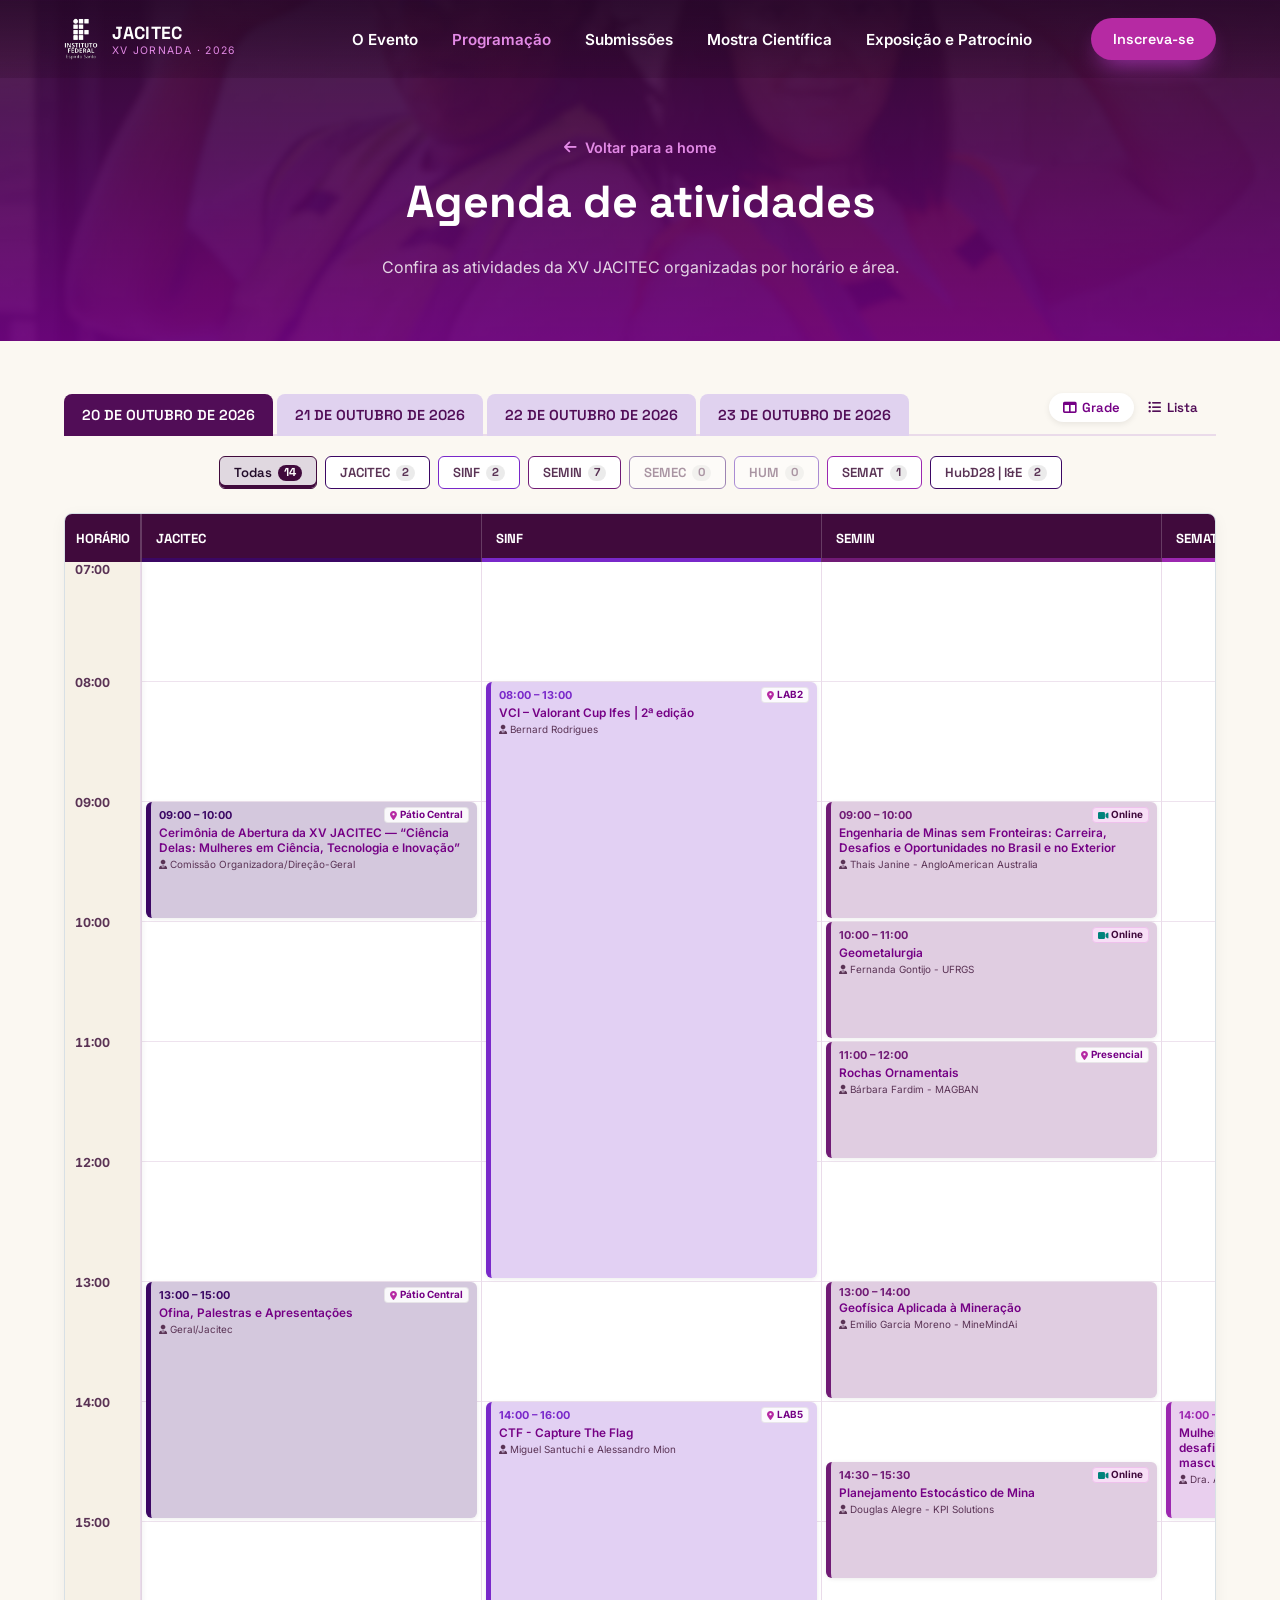
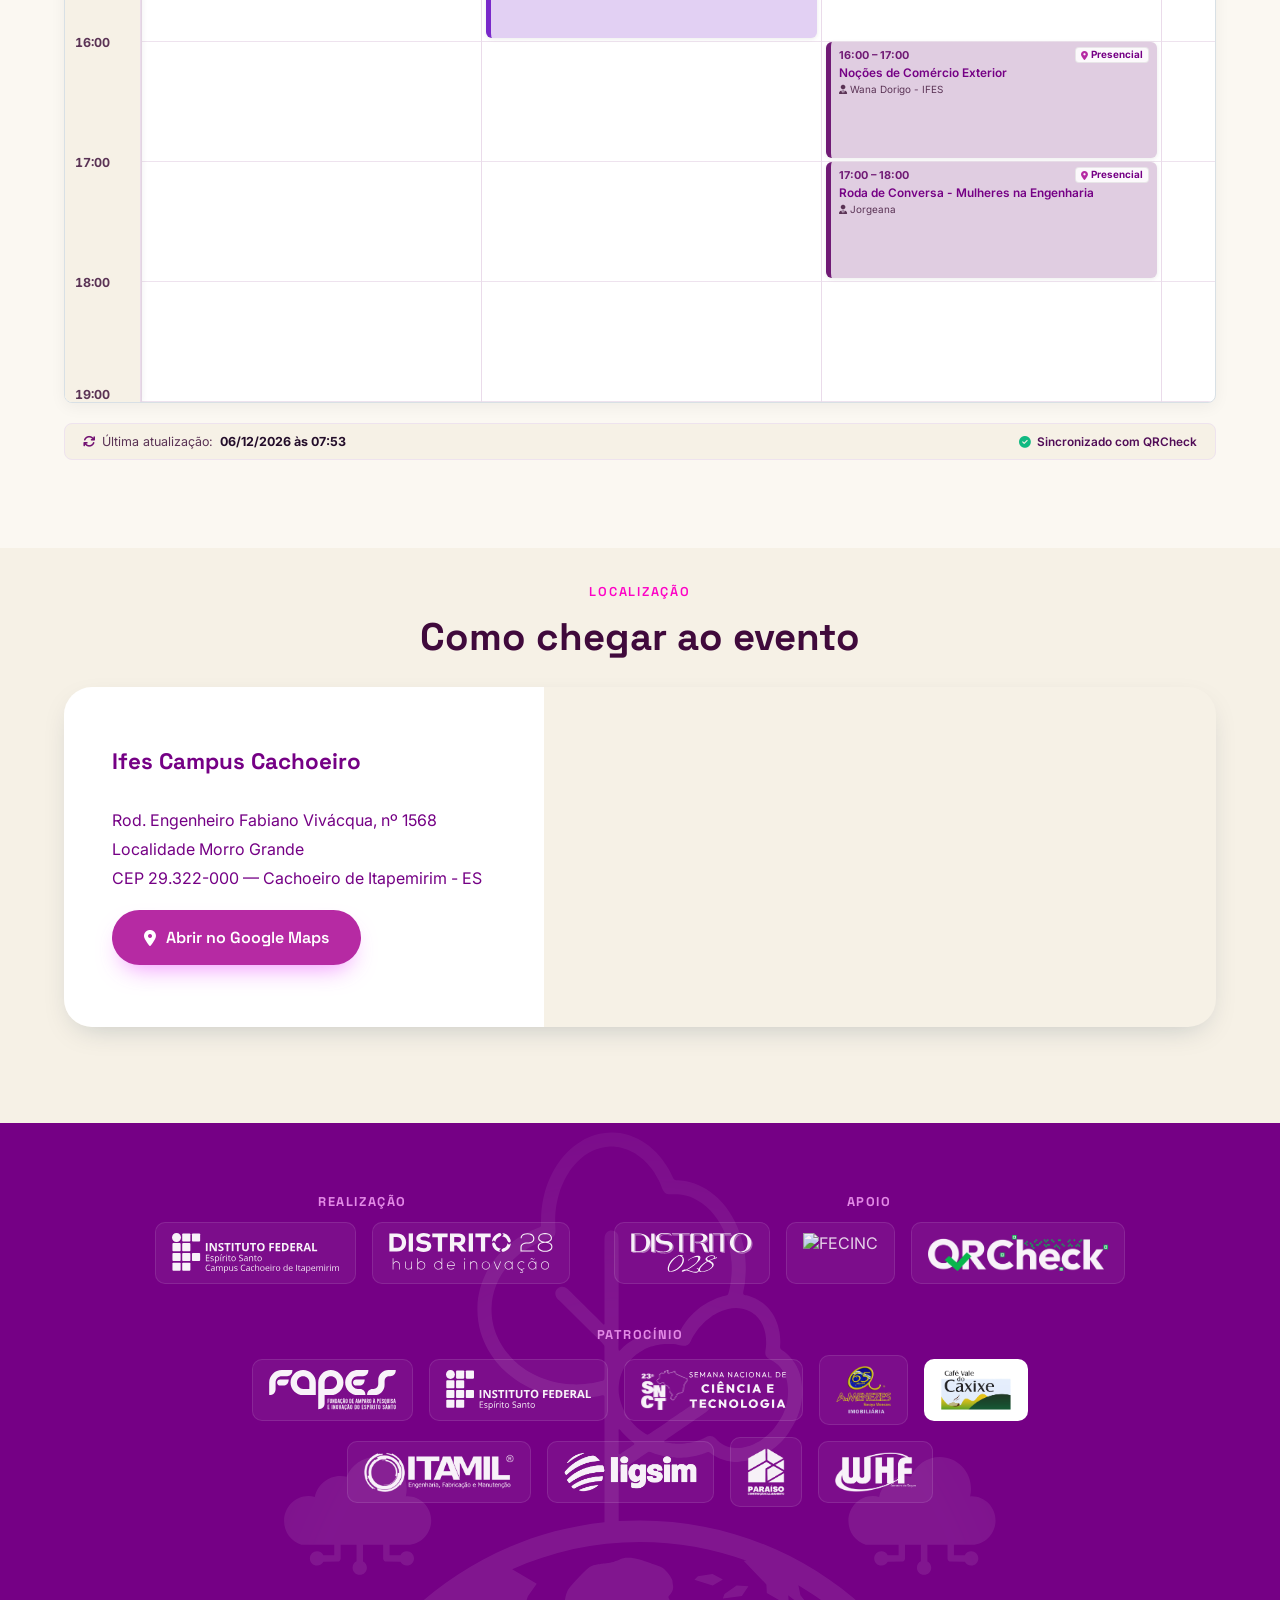
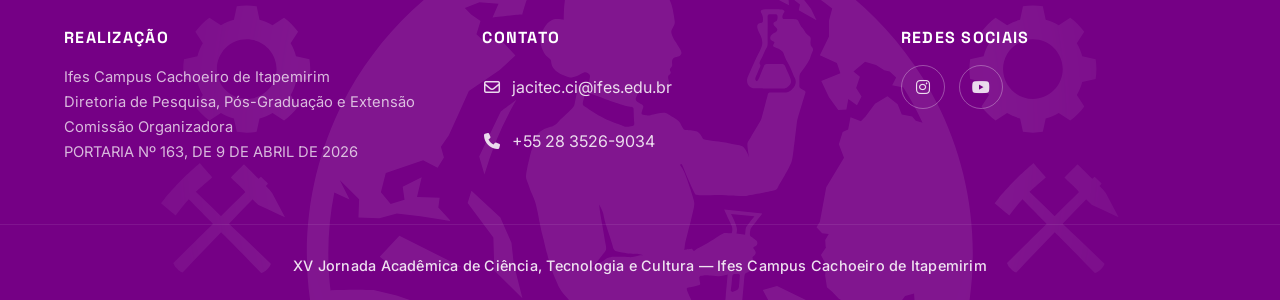
==== commit 758d8f12: "feat(layout): integra QRCheck ao grupo de Apoio e otimiza layout responsivo" ====
--- a/agenda.html
+++ b/agenda.html
@@ -231,19 +231,17 @@
           </div>
         </div>
 
-        <div class="partners-group partners-group-half">
+        <div class="partners-group">
           <h4 class="partners-heading">Apoio</h4>
           <div class="partners-logos">
             <a href="https://028distrito.blogspot.com/" target="_blank" rel="noopener" class="partner-item"
               title="Distrito 028">
               <img src="img/footer/apoio/distrito28.svg" alt="Distrito 028" loading="lazy">
             </a>
-          </div>
-        </div>
-
-        <div class="partners-group partners-group-half">
-          <h4 class="partners-heading">Credenciamento</h4>
-          <div class="partners-logos">
+            <a href="https://fecinc.org/" target="_blank" rel="noopener" class="partner-item"
+              title="FECINC - Feira de Ciências e Inovação Capixaba">
+              <img src="img/footer/apoio/fecinc.png" alt="FECINC" loading="lazy">
+            </a>
             <a href="https://qrcheck.io/" target="_blank" rel="noopener" class="partner-item" title="QRCheck">
               <img src="img/footer/credenciamento/qrcheck.png" alt="QRCheck" loading="lazy">
             </a>
--- a/css/style.css
+++ b/css/style.css
@@ -3286,37 +3286,7 @@
     object-fit: contain;
   }
 
-  /* Apoio e Credenciamento lado a lado no mobile */
-  .partners-group.partners-group-half,
-  .partners-group:nth-child(2),
-  .partners-group:nth-child(3) {
-    width: calc(50% - 6px);
-    flex: 1 1 calc(50% - 6px);
-    max-width: calc(50% - 6px);
-    box-sizing: border-box;
-  }
-
-  .partners-group.partners-group-half .partners-logos,
-  .partners-group:nth-child(2) .partners-logos,
-  .partners-group:nth-child(3) .partners-logos {
-    width: 100%;
-    justify-content: center;
-  }
-
-  .partners-group.partners-group-half .partner-item,
-  .partners-group:nth-child(2) .partner-item,
-  .partners-group:nth-child(3) .partner-item {
-    width: 100%;
-    max-width: 100%;
-    flex: 1 1 100%;
-  }
-
-  .partners-group.partners-group-half .partners-heading,
-  .partners-group:nth-child(2) .partners-heading,
-  .partners-group:nth-child(3) .partners-heading {
-    font-size: 0.74rem;
-    letter-spacing: 0.08em;
-  }
+
 }
 
 /* Estilos de notícias e artigos foram movidos para css/pages-extra.css */
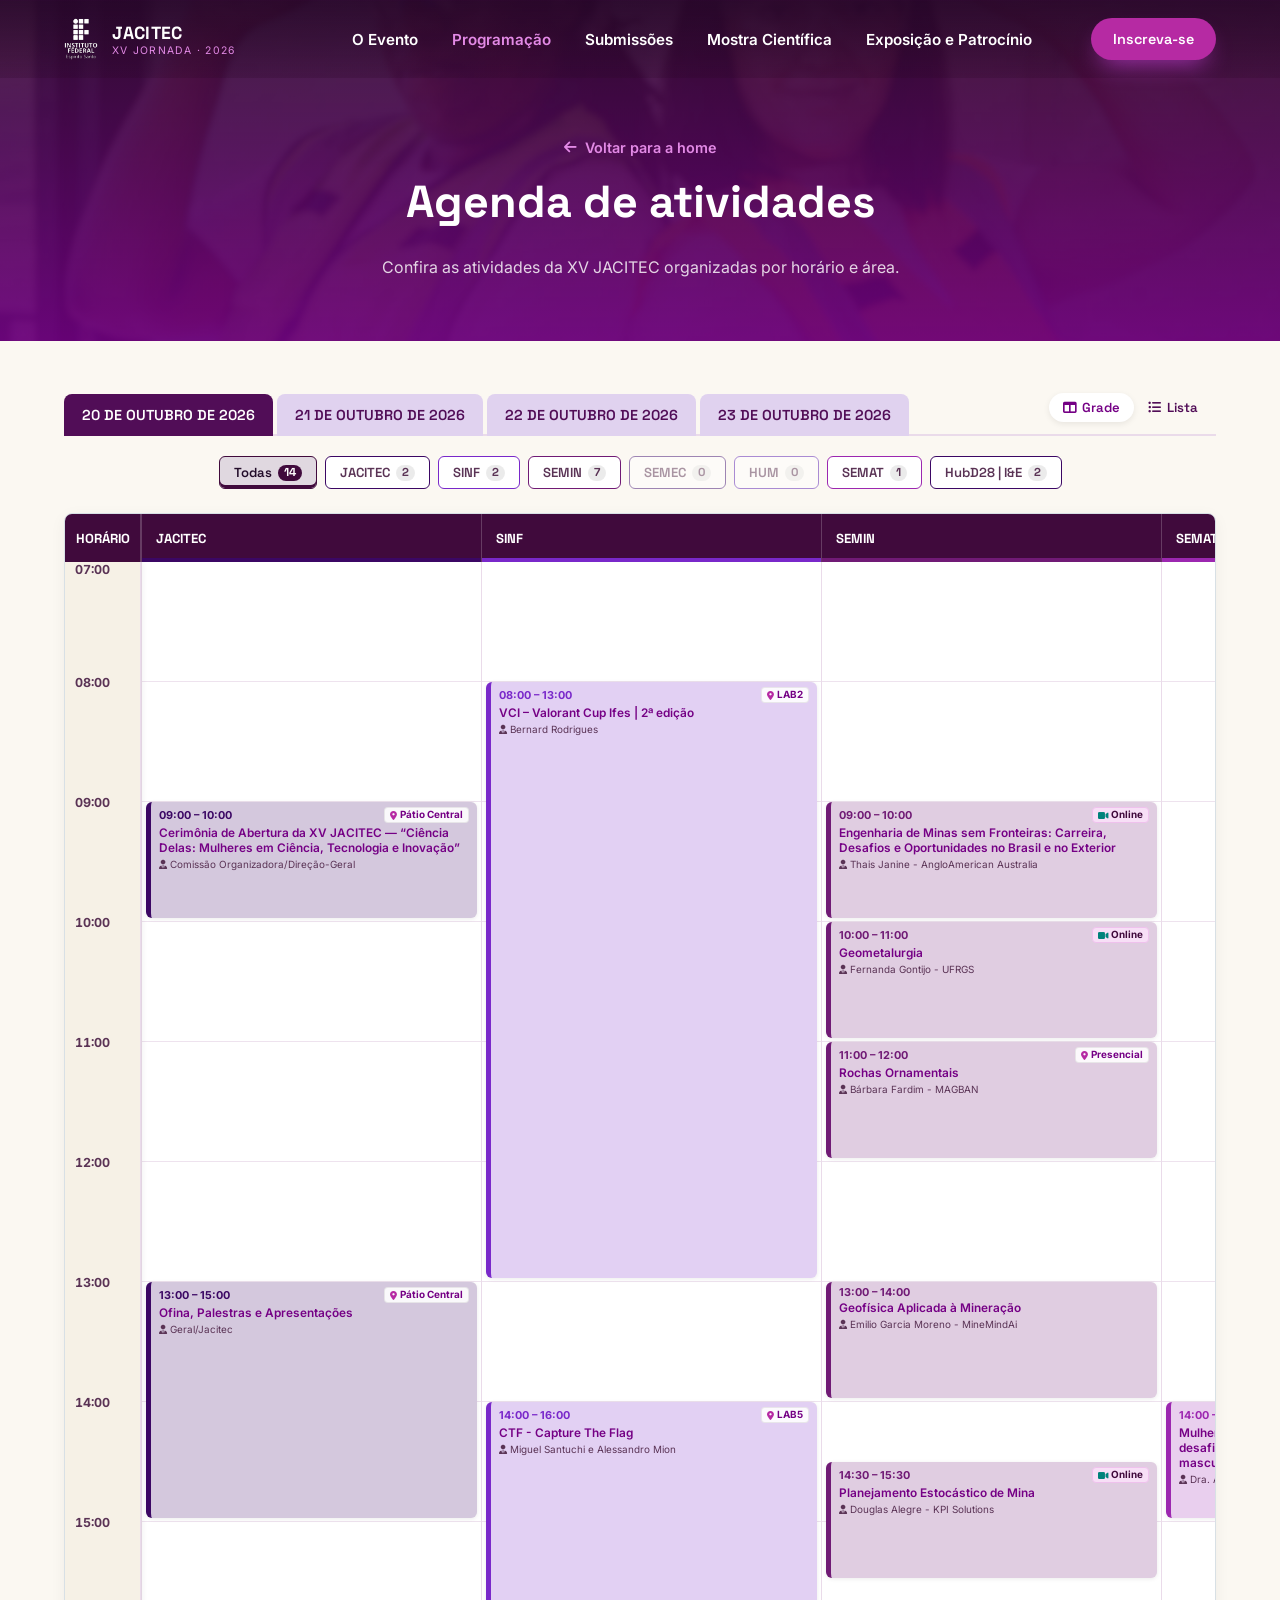
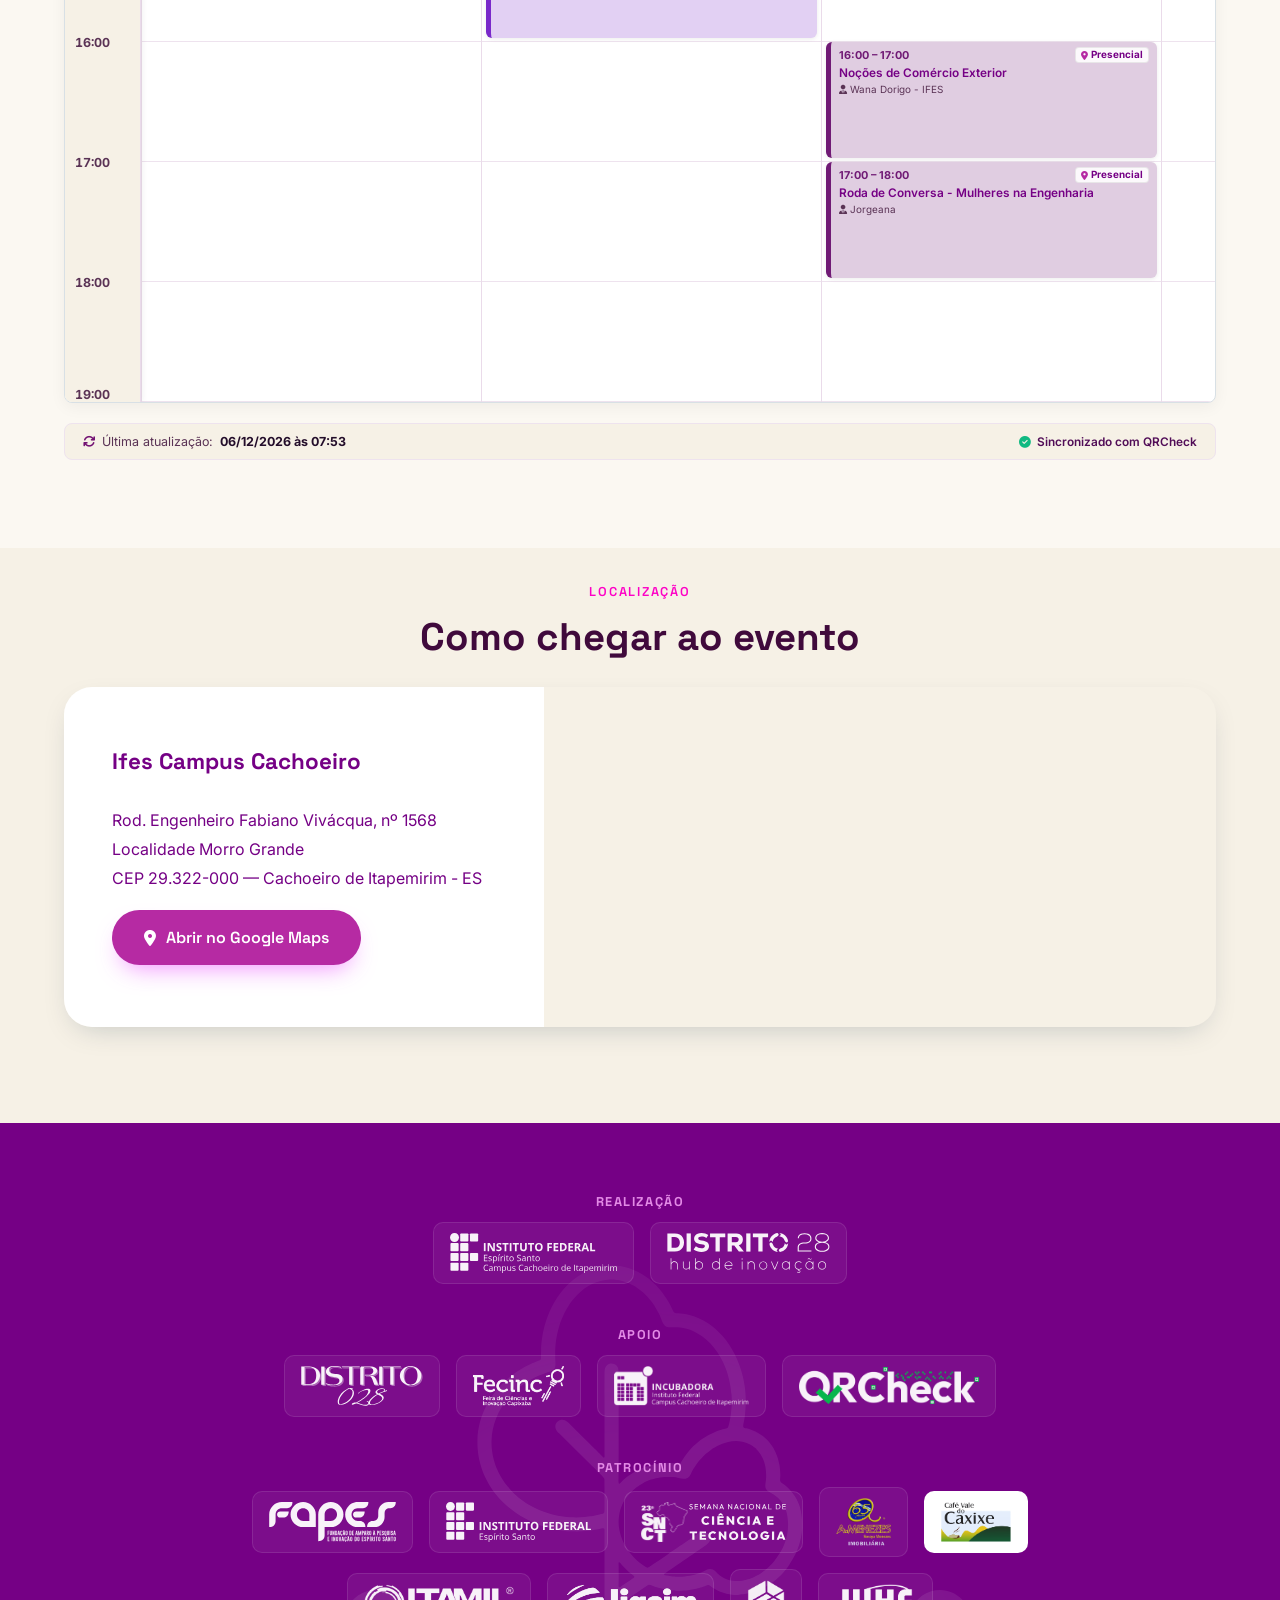
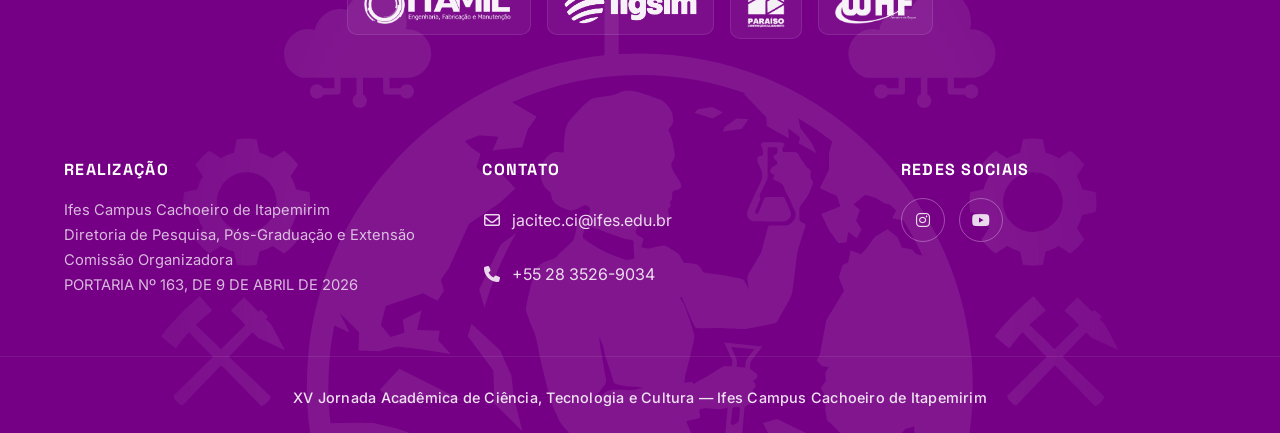
==== commit d29e3d50: "feat: adicionar logo da incubadora na seção de apoio do footer Co-authored-by: marcoslrb <139024412+" ====
--- a/agenda.html
+++ b/agenda.html
@@ -242,6 +242,11 @@
               title="FECINC - Feira de Ciências e Inovação Capixaba">
               <img src="img/footer/apoio/fecinc.png" alt="FECINC" loading="lazy">
             </a>
+            <a href="https://www.instagram.com/incubadora.cachoeiro/" target="_blank" rel="noopener" class="partner-item"
+              title="Incubadora IFES Campus Cachoeiro de Itapemirim">
+              <img src="img/apoio/incubadora_cachoeiro.png" alt="Incubadora IFES Campus Cachoeiro de Itapemirim"
+                loading="lazy">
+            </a>
             <a href="https://qrcheck.io/" target="_blank" rel="noopener" class="partner-item" title="QRCheck">
               <img src="img/footer/credenciamento/qrcheck.png" alt="QRCheck" loading="lazy">
             </a>
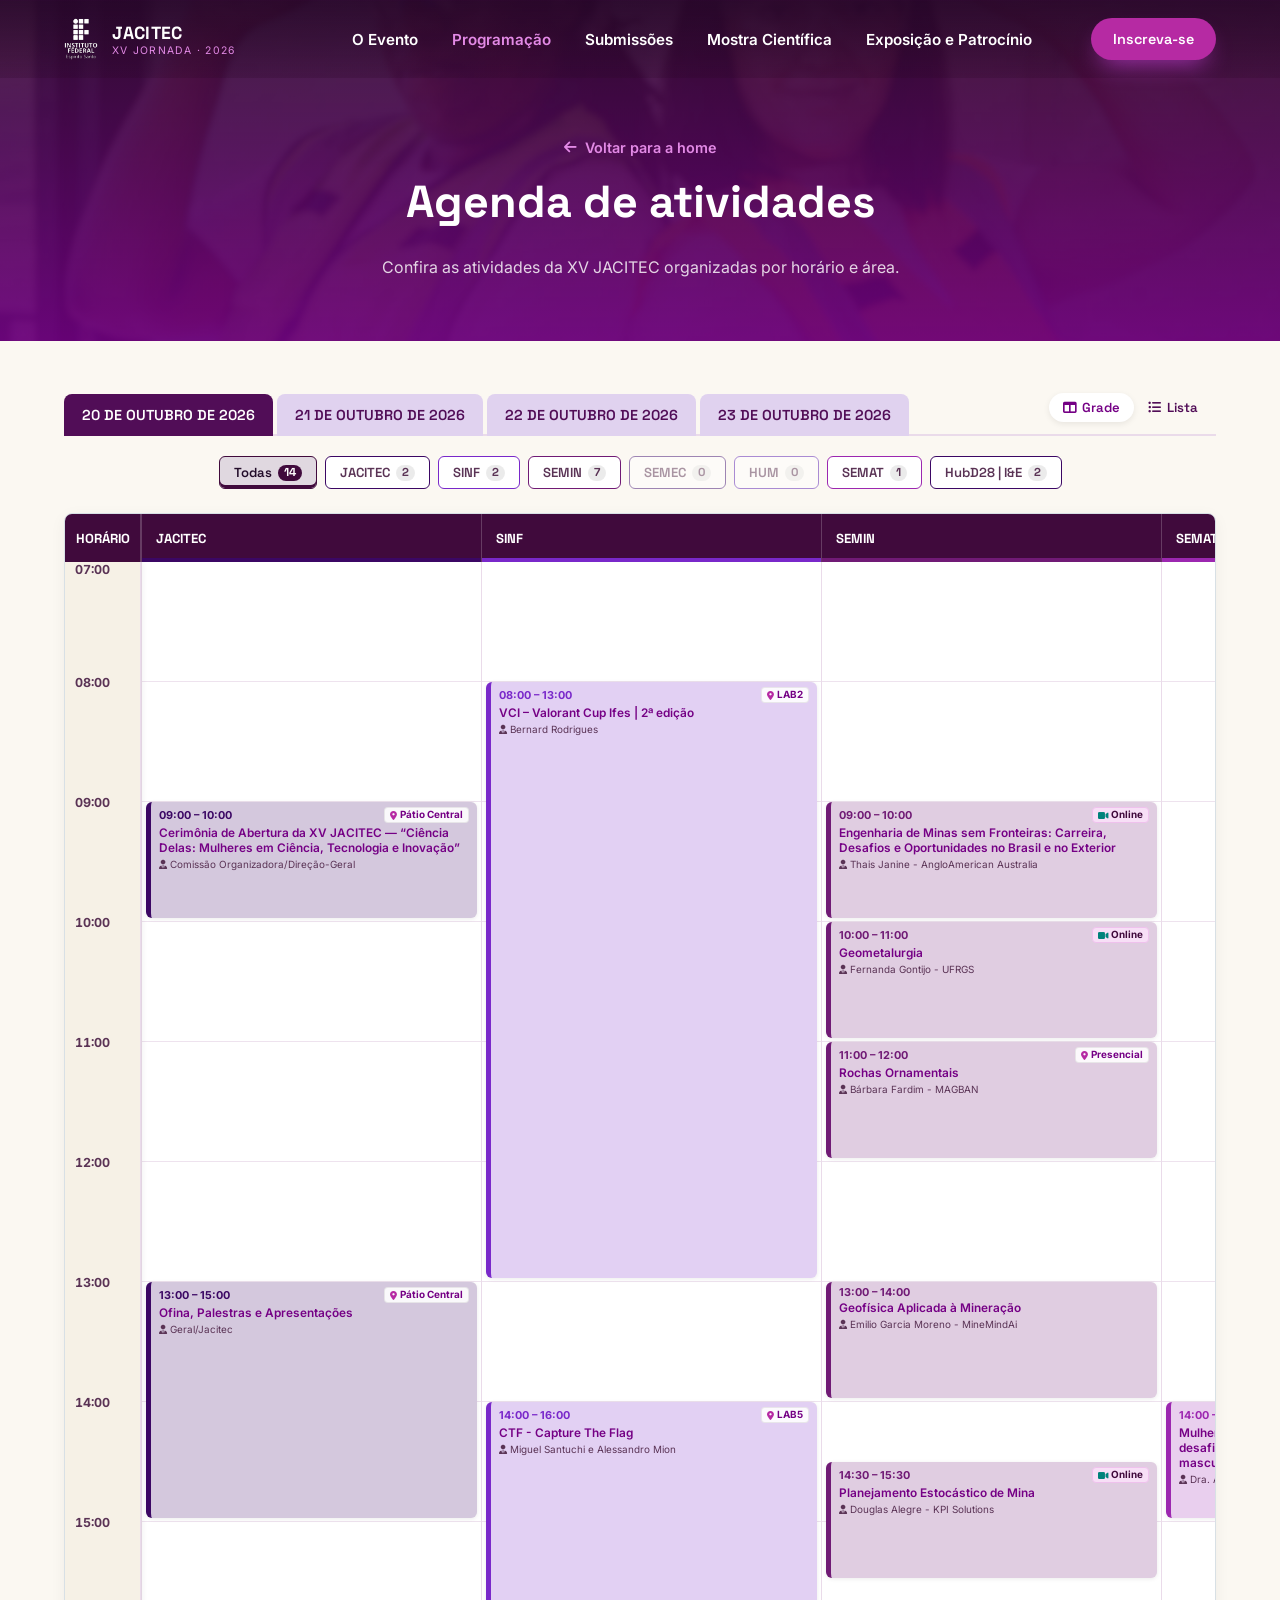
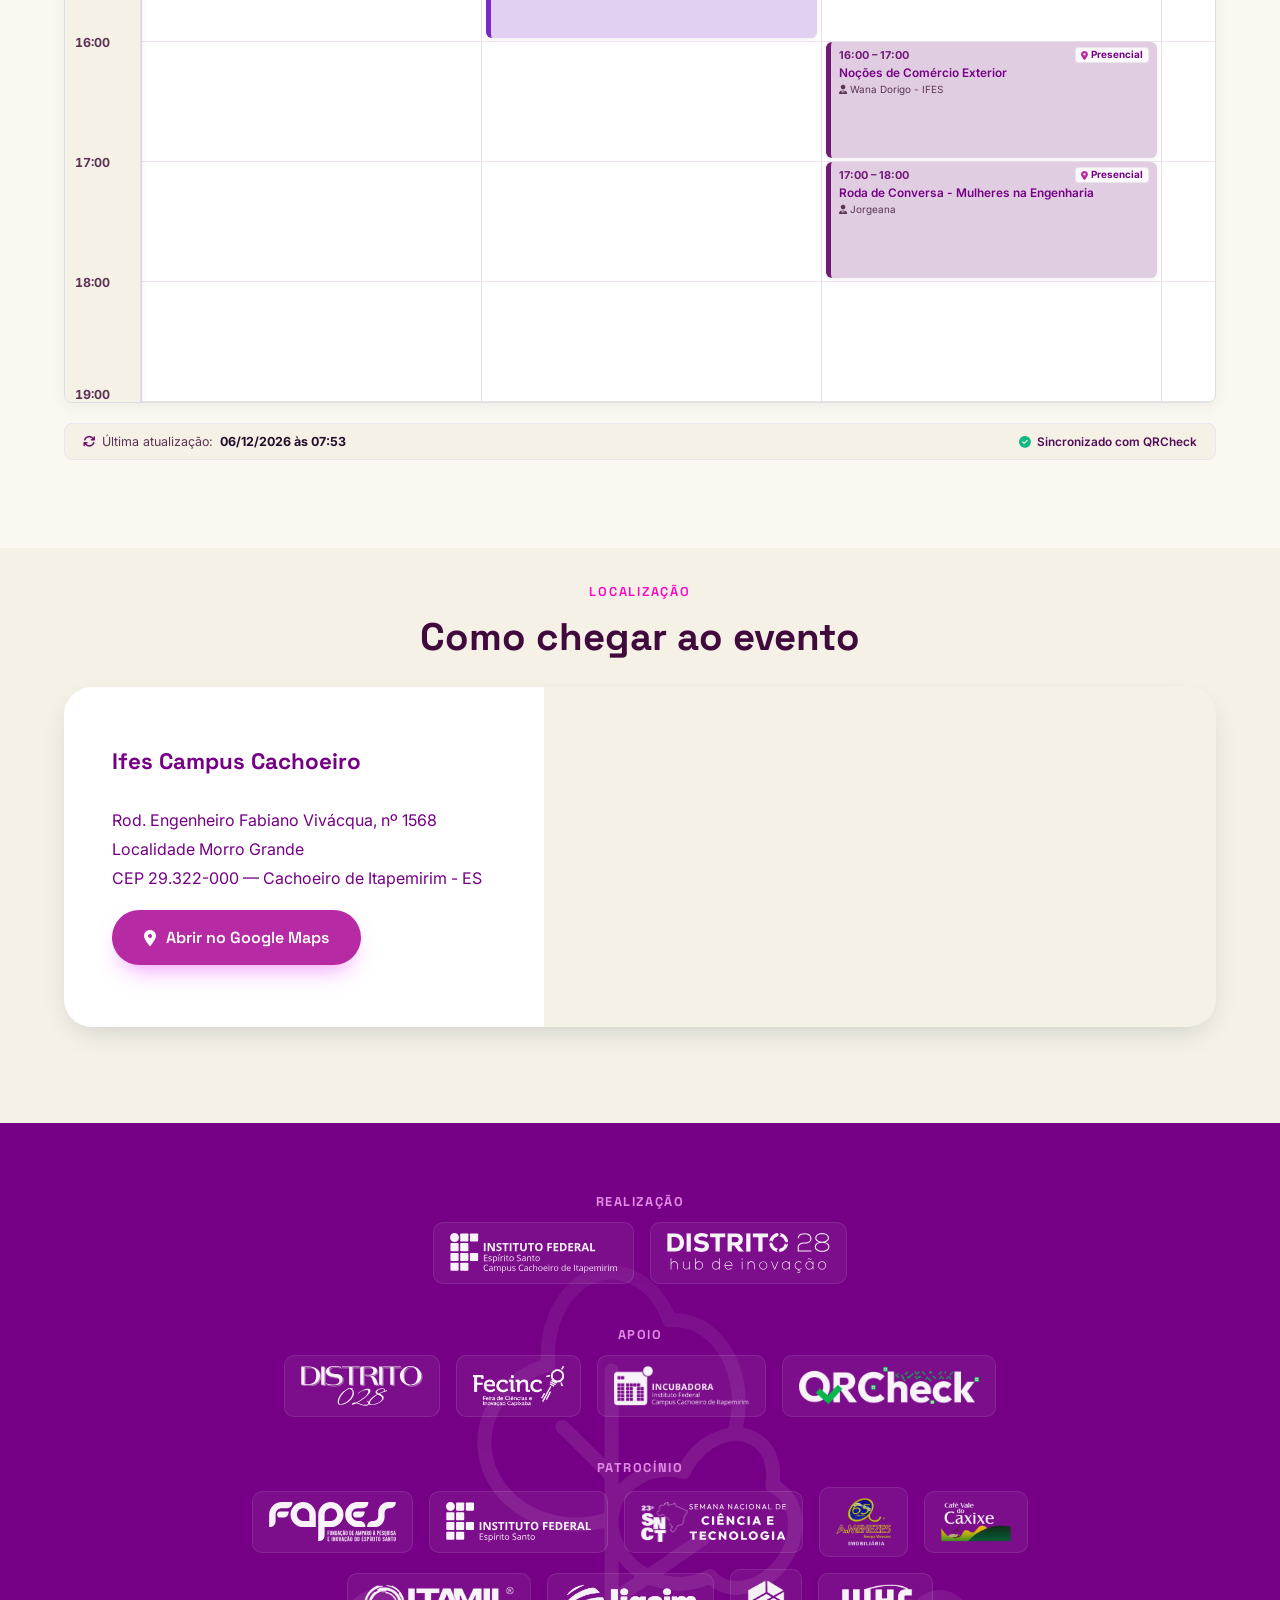
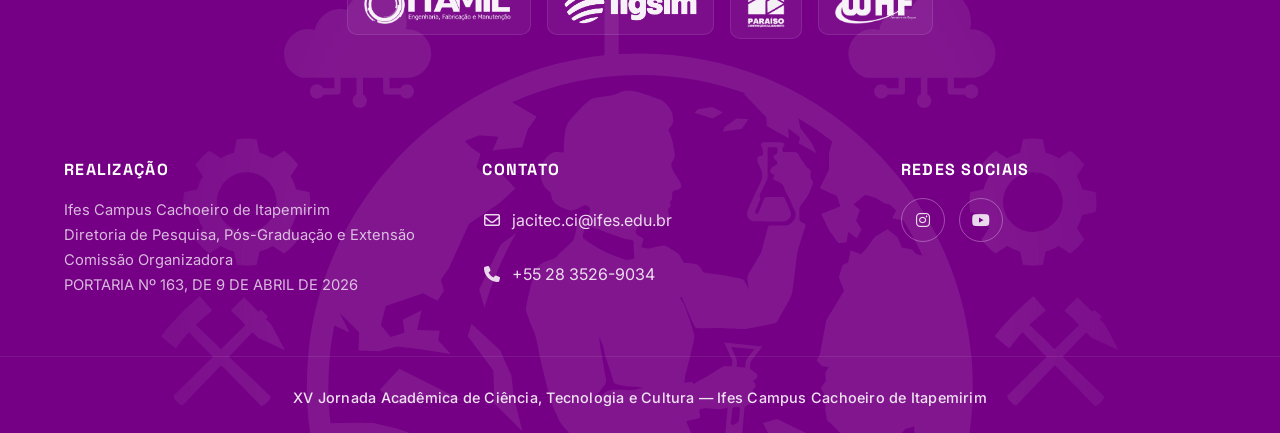
==== commit ddcfb62c: "fix: melhorar transparência e contraste da logo Café Vale do Caxixe" ====
--- a/agenda.html
+++ b/agenda.html
@@ -274,7 +274,7 @@
               <img src="img/footer/patrocinio/amenezes-imobiliaria.png" alt="A. Menezes Imobiliária" loading="lazy">
             </a>
             <a href="https://www.instagram.com/cafevaledocaxixe/" target="_blank" rel="noopener"
-              class="partner-item partner-item-light" title="Café Vale do Caxixe">
+              class="partner-item" title="Café Vale do Caxixe">
               <img src="img/footer/patrocinio/cafe-vale-do-caxixe.png" alt="Café Vale do Caxixe" loading="lazy">
             </a>
             <a href="http://www.itamil.com.br/" target="_blank" rel="noopener" class="partner-item"
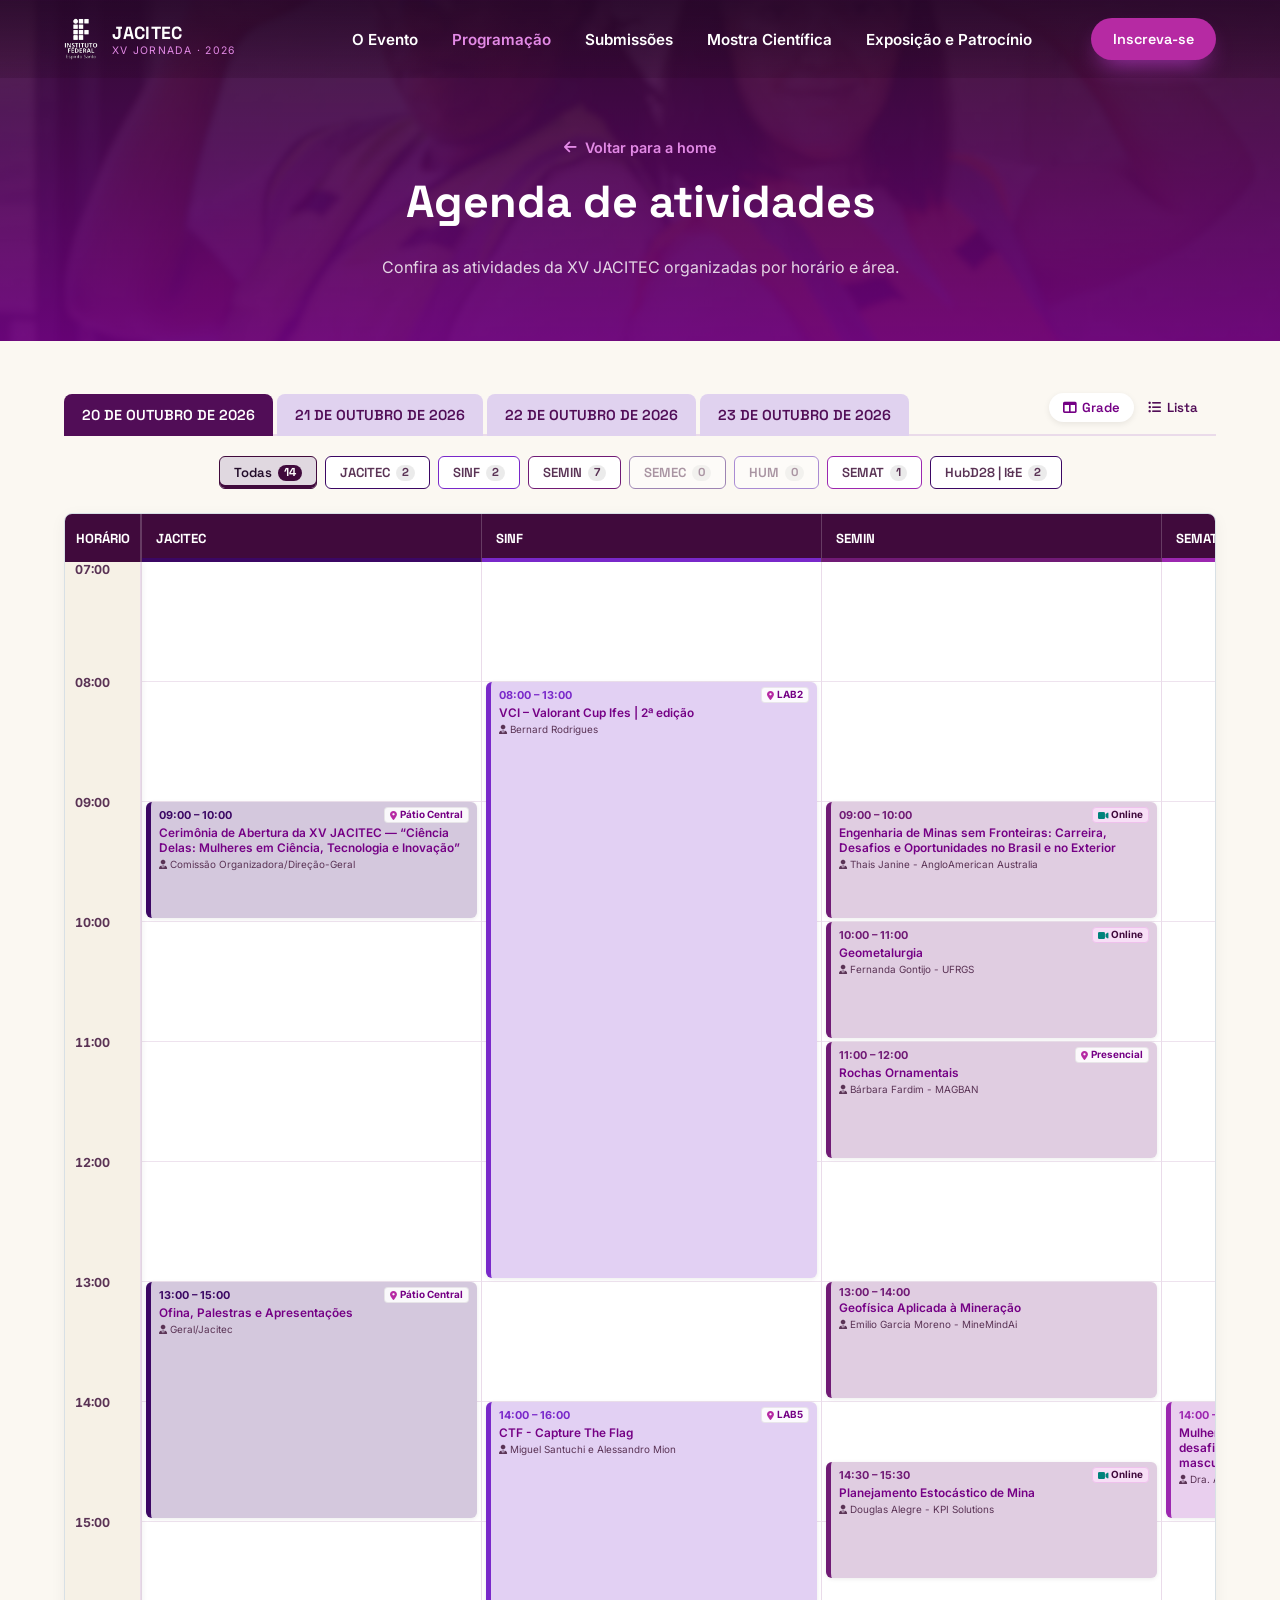
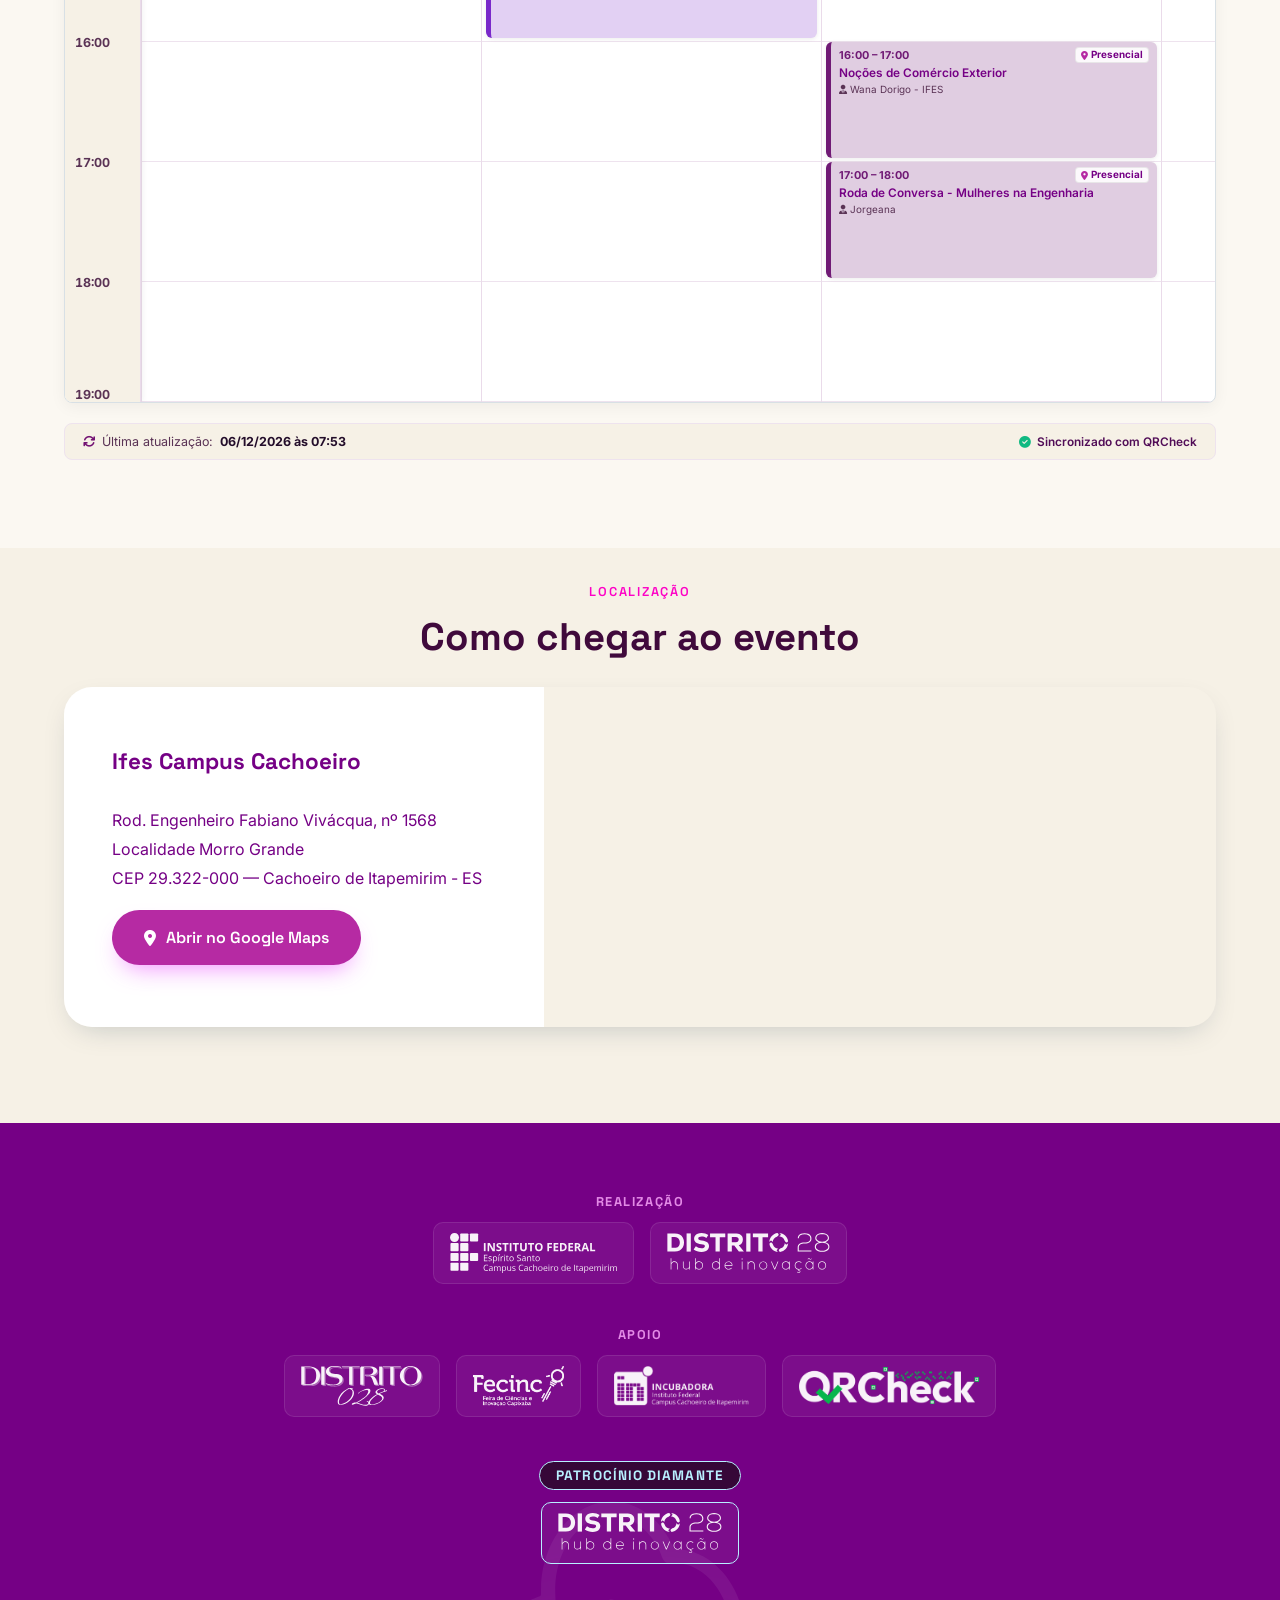
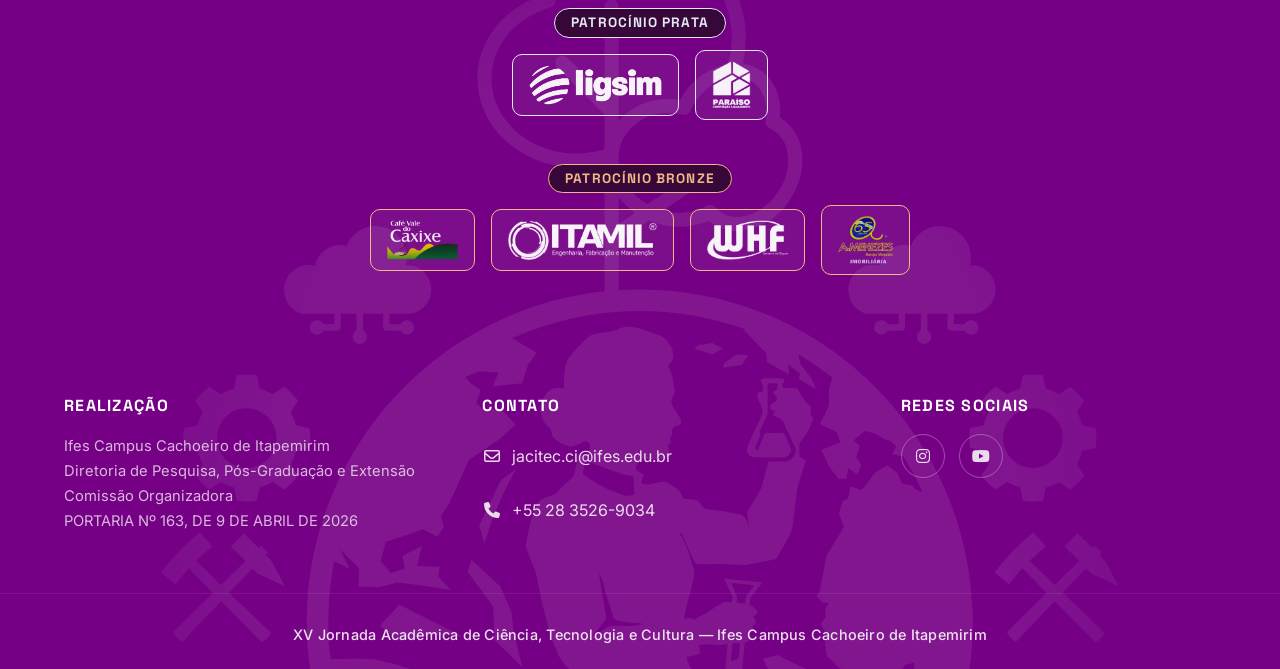
==== commit fc156cb4: "feat: organizar patrocinadores por categoria e preservar realização e apoio" ====
--- a/agenda.html
+++ b/agenda.html
@@ -217,7 +217,7 @@
   <footer class="site-footer">
     <div class="footer-partners container">
       <div class="partners-row">
-        <div class="partners-group">
+        <div class="partners-group partners-group-wide">
           <h4 class="partners-heading">Realização</h4>
           <div class="partners-logos">
             <a href="https://cachoeiro.ifes.edu.br/" target="_blank" rel="noopener" class="partner-item"
@@ -231,7 +231,7 @@
           </div>
         </div>
 
-        <div class="partners-group">
+        <div class="partners-group partners-group-wide">
           <h4 class="partners-heading">Apoio</h4>
           <div class="partners-logos">
             <a href="https://028distrito.blogspot.com/" target="_blank" rel="noopener" class="partner-item"
@@ -253,48 +253,45 @@
           </div>
         </div>
 
-        <div class="partners-group partners-group-wide">
-          <h4 class="partners-heading">Patrocínio</h4>
-          <div class="partners-logos">
-            <a href="https://fapes.es.gov.br/" target="_blank" rel="noopener" class="partner-item" title="FAPES">
-              <img src="img/footer/patrocinio/fapes.svg"
-                alt="FAPES - Fundação de Amparo à Pesquisa e Inovação do Espírito Santo" loading="lazy">
-            </a>
-            <a href="https://www.ifes.edu.br/" target="_blank" rel="noopener" class="partner-item"
-              title="Instituto Federal do Espírito Santo">
-              <img src="img/footer/patrocinio/ifes-geral.svg" alt="Instituto Federal do Espírito Santo" loading="lazy">
-            </a>
-            <a href="https://semanact.mcti.gov.br/" target="_blank" rel="noopener" class="partner-item"
-              title="Semana Nacional de Ciência e Tecnologia (SNCT)">
-              <img src="img/footer/patrocinio/semana_nacional_c&t.svg" alt="Semana Nacional de Ciência e Tecnologia"
-                loading="lazy">
-            </a>
-            <a href="https://amenezes.com/" target="_blank" rel="noopener" class="partner-item partner-item-square"
-              title="A. Menezes Imobiliária">
-              <img src="img/footer/patrocinio/amenezes-imobiliaria.png" alt="A. Menezes Imobiliária" loading="lazy">
-            </a>
-            <a href="https://www.instagram.com/cafevaledocaxixe/" target="_blank" rel="noopener"
-              class="partner-item" title="Café Vale do Caxixe">
-              <img src="img/footer/patrocinio/cafe-vale-do-caxixe.png" alt="Café Vale do Caxixe" loading="lazy">
-            </a>
-            <a href="http://www.itamil.com.br/" target="_blank" rel="noopener" class="partner-item"
-              title="Itamil - Engenharia, Fabricação e Manutenção">
-              <img src="img/footer/patrocinio/itamil.png" alt="Itamil" loading="lazy">
-            </a>
-            <a href="https://ligsim.com/" target="_blank" rel="noopener" class="partner-item" title="Ligsim Telecom">
-              <img src="img/footer/patrocinio/ligsim.png" alt="Ligsim Telecom" loading="lazy">
-            </a>
-            <a href="https://www.instagram.com/paraisomaterialconstrucao/" target="_blank" rel="noopener"
-              class="partner-item partner-item-square" title="Paraíso Construção e Acabamento">
-              <img src="img/footer/patrocinio/paraiso-construccao.png" alt="Paraíso Construção e Acabamento"
-                loading="lazy">
-            </a>
-            <a href="http://whfcorretora.com.br/" target="_blank" rel="noopener" class="partner-item"
-              title="WHF Corretora de Seguros">
-              <img src="img/footer/patrocinio/whf-corretora.png" alt="WHF Corretora de Seguros" loading="lazy">
-            </a>
-          </div>
-        </div>
+        <div class="partners-group partners-group-wide sponsor-category sponsor-category-diamante">
+          <h4 class="sponsor-category-heading">Patrocínio Diamante</h4>
+          <div class="sponsor-category-logos">
+            <a class="partner-item" href="https://distrito28.com.br/" rel="noopener" target="_blank" title="Hub de Inovação Distrito 28">
+              <img alt="Hub de Inovação Distrito 28" loading="lazy" src="img/footer/realizacao/hub28.svg"/>
+            </a>
+          </div>
+        </div>
+
+        <div class="partners-group partners-group-wide sponsor-category sponsor-category-prata">
+          <h4 class="sponsor-category-heading">Patrocínio Prata</h4>
+          <div class="sponsor-category-logos">
+            <a class="partner-item" href="https://ligsim.com/" rel="noopener" target="_blank" title="DRCALL Tecnologia Ltda / Ligsim">
+              <img alt="DRCALL Tecnologia Ltda / Ligsim" loading="lazy" src="img/footer/patrocinio/ligsim.png"/>
+            </a>
+            <a class="partner-item partner-item-square" href="https://www.instagram.com/paraisomaterialconstrucao/" rel="noopener" target="_blank" title="Paraíso Material de Construção e Acabamento Ltda">
+              <img alt="Paraíso Material de Construção e Acabamento Ltda" loading="lazy" src="img/footer/patrocinio/paraiso-construccao.png"/>
+            </a>
+          </div>
+        </div>
+
+        <div class="partners-group partners-group-wide sponsor-category sponsor-category-bronze">
+          <h4 class="sponsor-category-heading">Patrocínio Bronze</h4>
+          <div class="sponsor-category-logos">
+            <a class="partner-item" href="https://www.instagram.com/cafevaledocaxixe/" rel="noopener" target="_blank" title="Café Vale do Caxixe">
+              <img alt="Café Vale do Caxixe" loading="lazy" src="img/footer/patrocinio/cafe-vale-do-caxixe.png"/>
+            </a>
+            <a class="partner-item" href="http://www.itamil.com.br/" rel="noopener" target="_blank" title="Itamil - Engenharia, Fabricação e Manutenção">
+              <img alt="Itamil" loading="lazy" src="img/footer/patrocinio/itamil.png"/>
+            </a>
+            <a class="partner-item" href="http://whfcorretora.com.br/" rel="noopener" target="_blank" title="WHF Corretora de Seguros">
+              <img alt="WHF Corretora de Seguros" loading="lazy" src="img/footer/patrocinio/whf-corretora.png"/>
+            </a>
+            <a class="partner-item partner-item-square" href="https://amenezes.com/" rel="noopener" target="_blank" title="Menezes Imobiliária">
+              <img alt="Menezes Imobiliária" loading="lazy" src="img/footer/patrocinio/amenezes-imobiliaria.png"/>
+            </a>
+          </div>
+        </div>
+
       </div>
     </div>
     <div class="footer-top">
--- a/css/style.css
+++ b/css/style.css
@@ -1368,6 +1368,99 @@
   color: var(--ink-700);
   margin-top: 8px;
   margin-bottom: 0;
+}
+
+.sponsor-categories {
+  display: grid;
+  gap: 24px;
+}
+
+.sponsor-category {
+  --category-color: #e38ae6;
+  gap: 16px;
+  text-align: center;
+}
+
+.sponsor-category-diamante {
+  --category-color: #b8f0ff;
+}
+
+.sponsor-category-prata {
+  --category-color: #e2e8f0;
+}
+
+.sponsor-category-bronze {
+  --category-color: #f0b887;
+}
+
+.sponsor-category-heading {
+  display: inline-block;
+  margin: 0 0 16px;
+  padding: 6px 16px;
+  border-radius: 999px;
+  background: #360738;
+  border: 1px solid var(--category-color);
+  color: var(--category-color);
+  font-family: var(--font-heading);
+  font-size: 0.85rem;
+  font-weight: 700;
+  letter-spacing: 0.08em;
+  text-transform: uppercase;
+}
+
+.sponsor-category-logos {
+  display: flex;
+  flex-wrap: wrap;
+  align-items: center;
+  justify-content: center;
+  gap: 12px 16px;
+  max-width: 100%;
+}
+
+.sponsor-category .sponsor-ticker-card,
+.sponsor-category .partner-item {
+  border-color: var(--category-color);
+}
+
+.sponsor-category .sponsor-card-name,
+.sponsor-category .partner-item-name {
+  color: var(--white);
+  font-family: var(--font-heading);
+  font-weight: 700;
+  font-size: 1.2rem;
+}
+
+.sponsor-category .sponsor-card-name {
+  cursor: default;
+}
+
+.site-footer .sponsor-category-heading {
+  margin-bottom: 0;
+}
+
+.site-footer .sponsor-category-logos {
+  width: 100%;
+  max-width: 880px;
+}
+
+@media (max-width: 600px) {
+  .sponsor-categories .sponsor-ticker-card {
+    flex: 0 1 calc(50% - 8px);
+    min-width: 0;
+    max-width: calc(50% - 8px);
+    padding: 10px 12px;
+    box-sizing: border-box;
+  }
+
+  .sponsor-categories .sponsor-ticker-card img {
+    max-width: 100%;
+  }
+}
+
+@media (max-width: 480px) {
+  .site-footer .sponsor-category-logos {
+    gap: 8px;
+  }
 }
 
 .sponsor-ticker {
@@ -3503,4 +3596,4 @@
   .deadline-alert {
     animation: none;
   }
-}+}
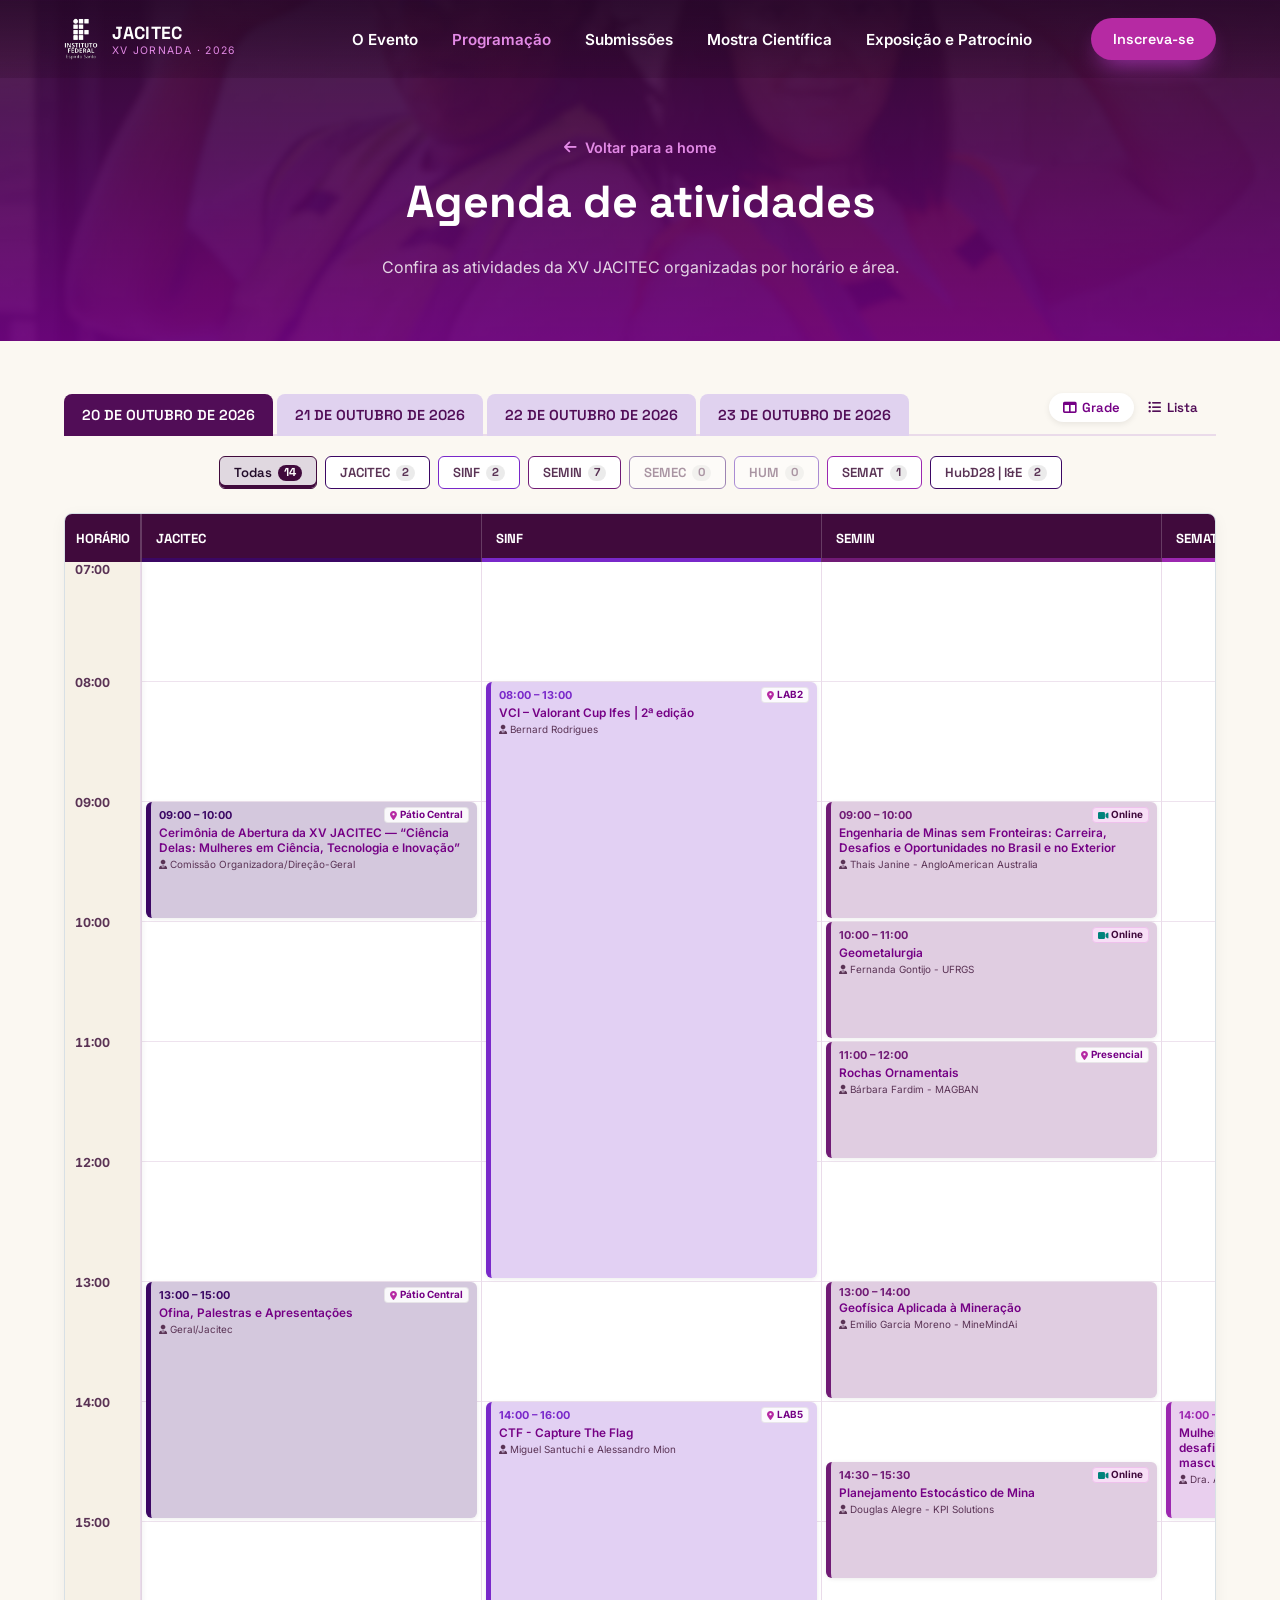
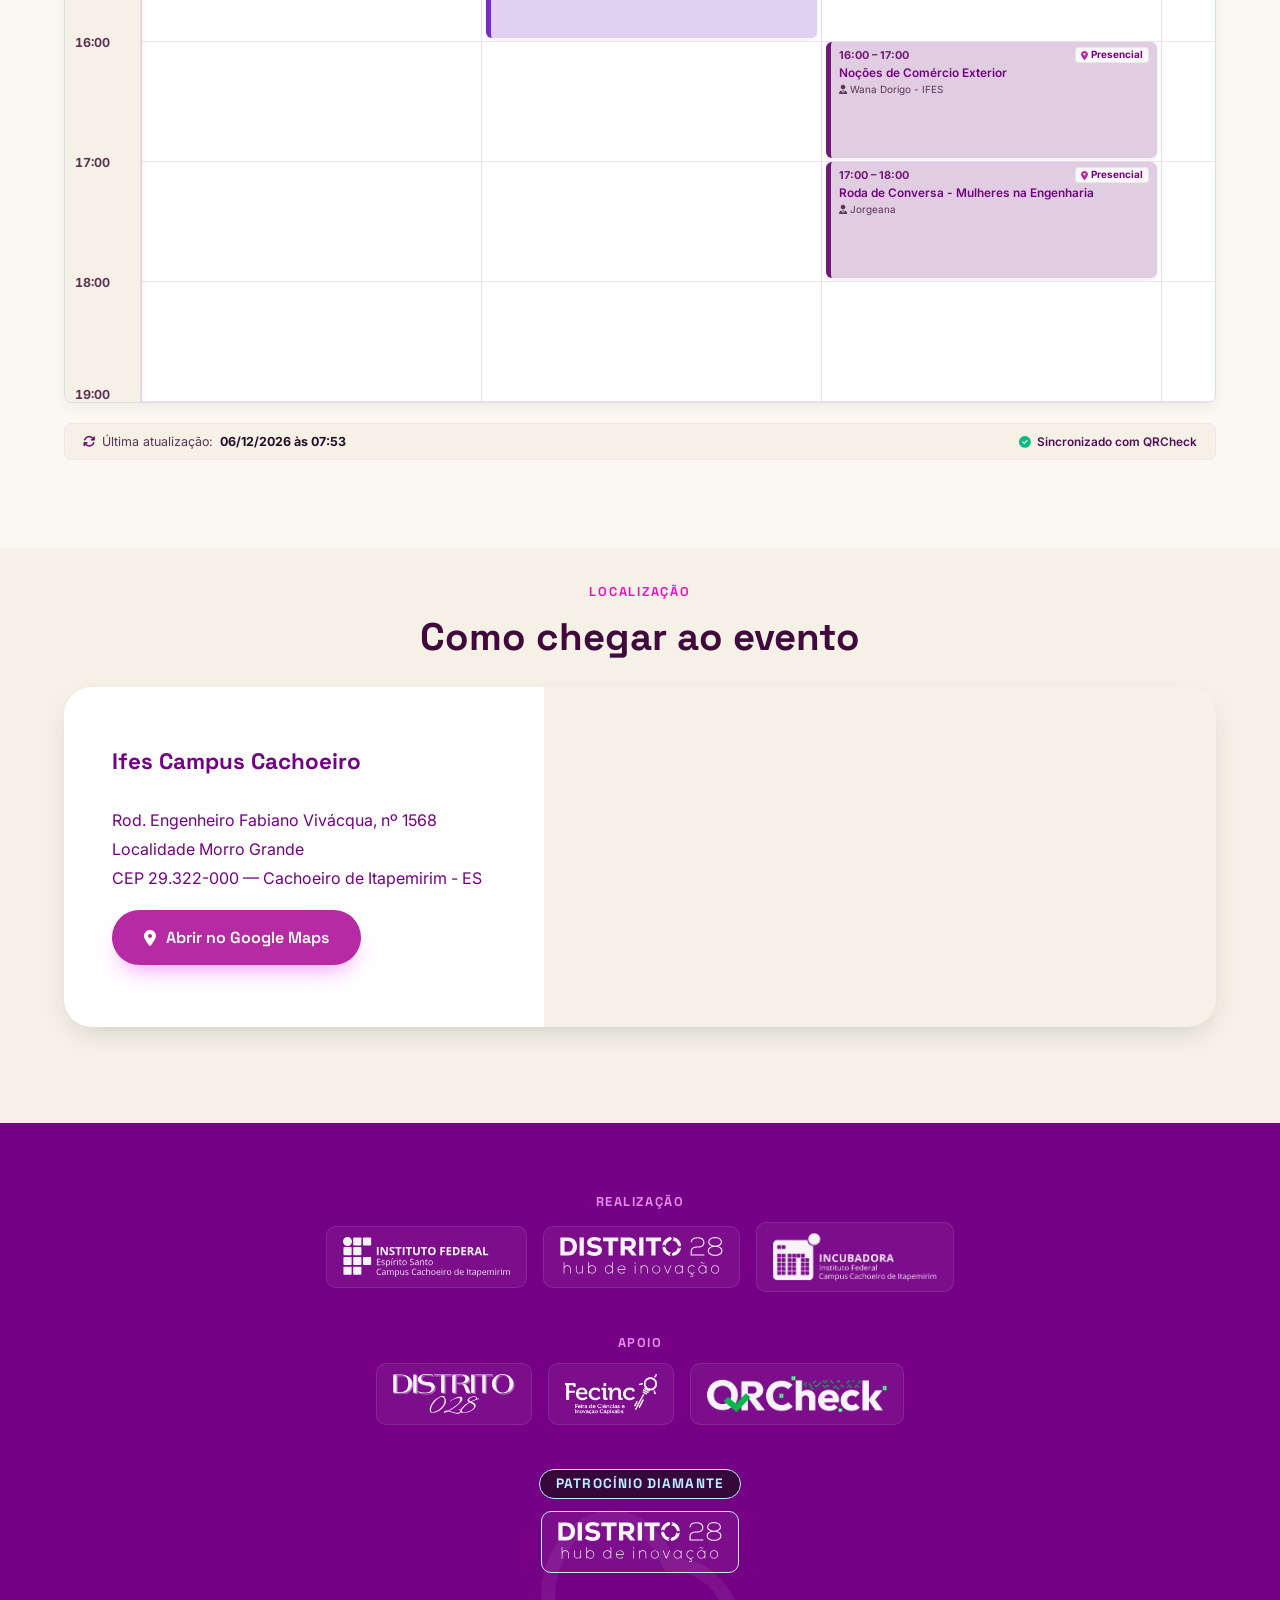
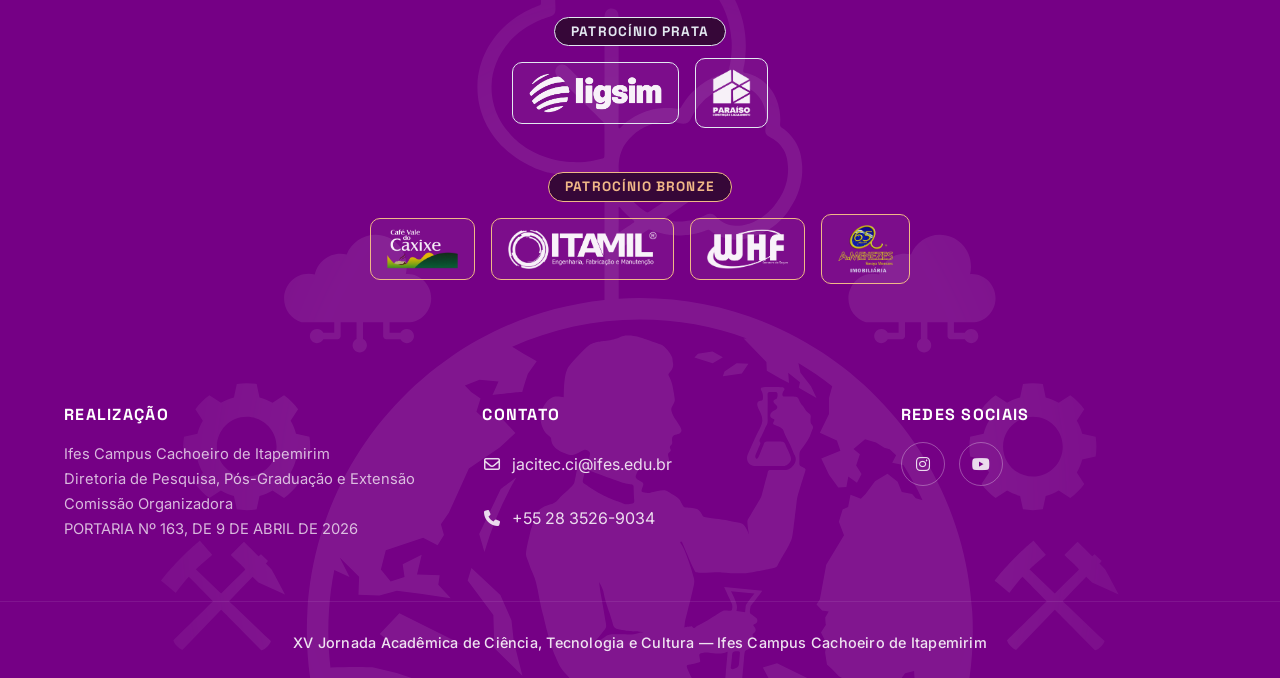
==== commit c66283eb: "fix: mover Incubadora para realização e ajustar tamanho da logo" ====
--- a/agenda.html
+++ b/agenda.html
@@ -228,6 +228,11 @@
             <a href="https://distrito28.com.br/" target="_blank" rel="noopener" class="partner-item" title="Hub 28">
               <img src="img/footer/realizacao/hub28.svg" alt="Hub 28" loading="lazy">
             </a>
+            <a href="https://www.instagram.com/incubadora.cachoeiro/" target="_blank" rel="noopener" class="partner-item partner-item-incubadora"
+              title="Incubadora IFES Campus Cachoeiro de Itapemirim">
+              <img src="img/apoio/incubadora_cachoeiro.png" alt="Incubadora IFES Campus Cachoeiro de Itapemirim"
+                loading="lazy">
+            </a>
           </div>
         </div>
 
@@ -241,11 +246,6 @@
             <a href="https://fecinc.org/" target="_blank" rel="noopener" class="partner-item"
               title="FECINC - Feira de Ciências e Inovação Capixaba">
               <img src="img/footer/apoio/fecinc.png" alt="FECINC" loading="lazy">
-            </a>
-            <a href="https://www.instagram.com/incubadora.cachoeiro/" target="_blank" rel="noopener" class="partner-item"
-              title="Incubadora IFES Campus Cachoeiro de Itapemirim">
-              <img src="img/apoio/incubadora_cachoeiro.png" alt="Incubadora IFES Campus Cachoeiro de Itapemirim"
-                loading="lazy">
             </a>
             <a href="https://qrcheck.io/" target="_blank" rel="noopener" class="partner-item" title="QRCheck">
               <img src="img/footer/credenciamento/qrcheck.png" alt="QRCheck" loading="lazy">
--- a/css/style.css
+++ b/css/style.css
@@ -1894,13 +1894,20 @@
 }
 
 .partner-item img {
-  height: clamp(30px, 3.2vw, 40px);
+  --partner-logo-height: clamp(30px, 3.2vw, 40px);
+  height: var(--partner-logo-height);
   width: auto;
   max-width: clamp(140px, 15vw, 180px);
   object-fit: contain;
   display: block;
   opacity: 0.95;
   transition: opacity 0.2s ease;
+}
+
+/* Mesma largura visual do Hub 28, preservando a proporção da Incubadora. */
+.partner-item.partner-item-incubadora img {
+  width: calc(var(--partner-logo-height) * 585 / 143);
+  height: auto;
 }
 
 .partner-item-square img {
@@ -3340,7 +3347,8 @@
   }
 
   .partner-item img {
-    height: 28px;
+    --partner-logo-height: 28px;
+    height: var(--partner-logo-height);
     max-width: 130px;
   }
 
@@ -3374,7 +3382,8 @@
   }
 
   .partner-item img {
-    height: 24px;
+    --partner-logo-height: 24px;
+    height: var(--partner-logo-height);
     max-width: 100%;
     object-fit: contain;
   }
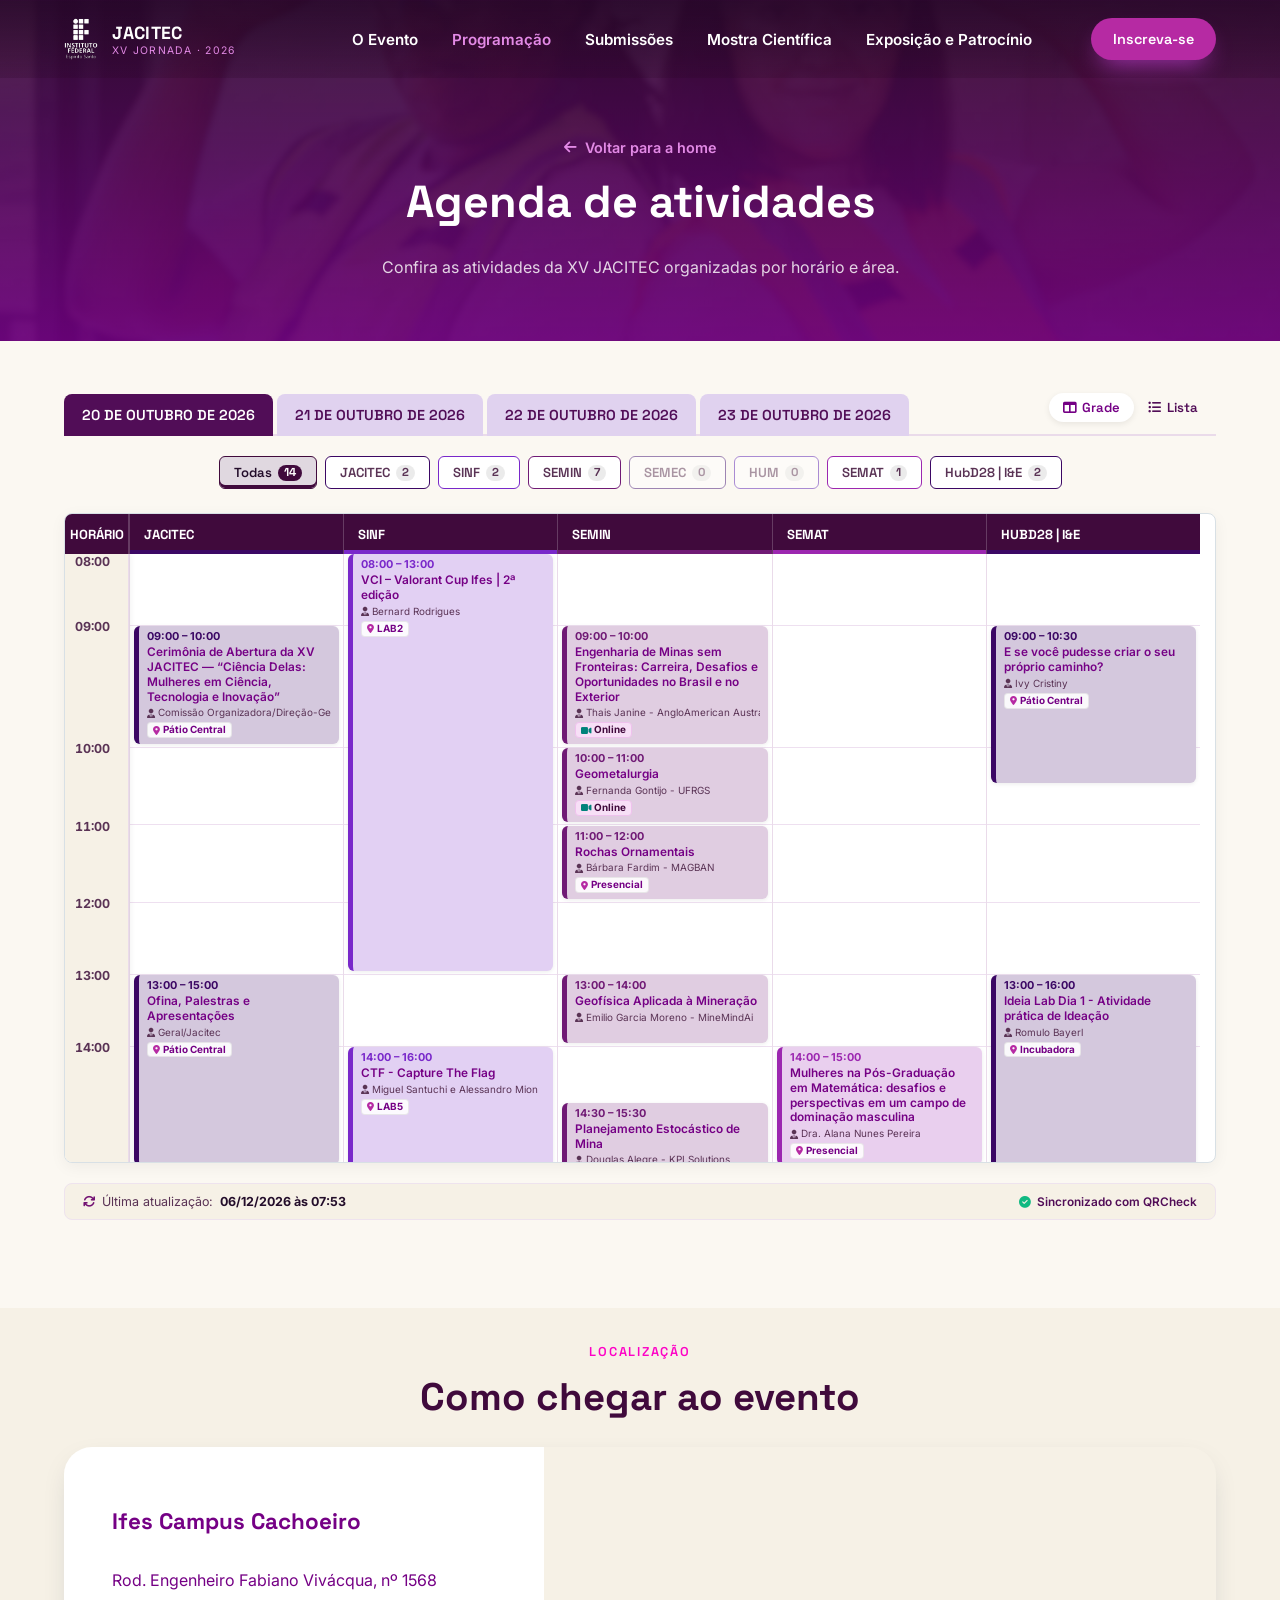
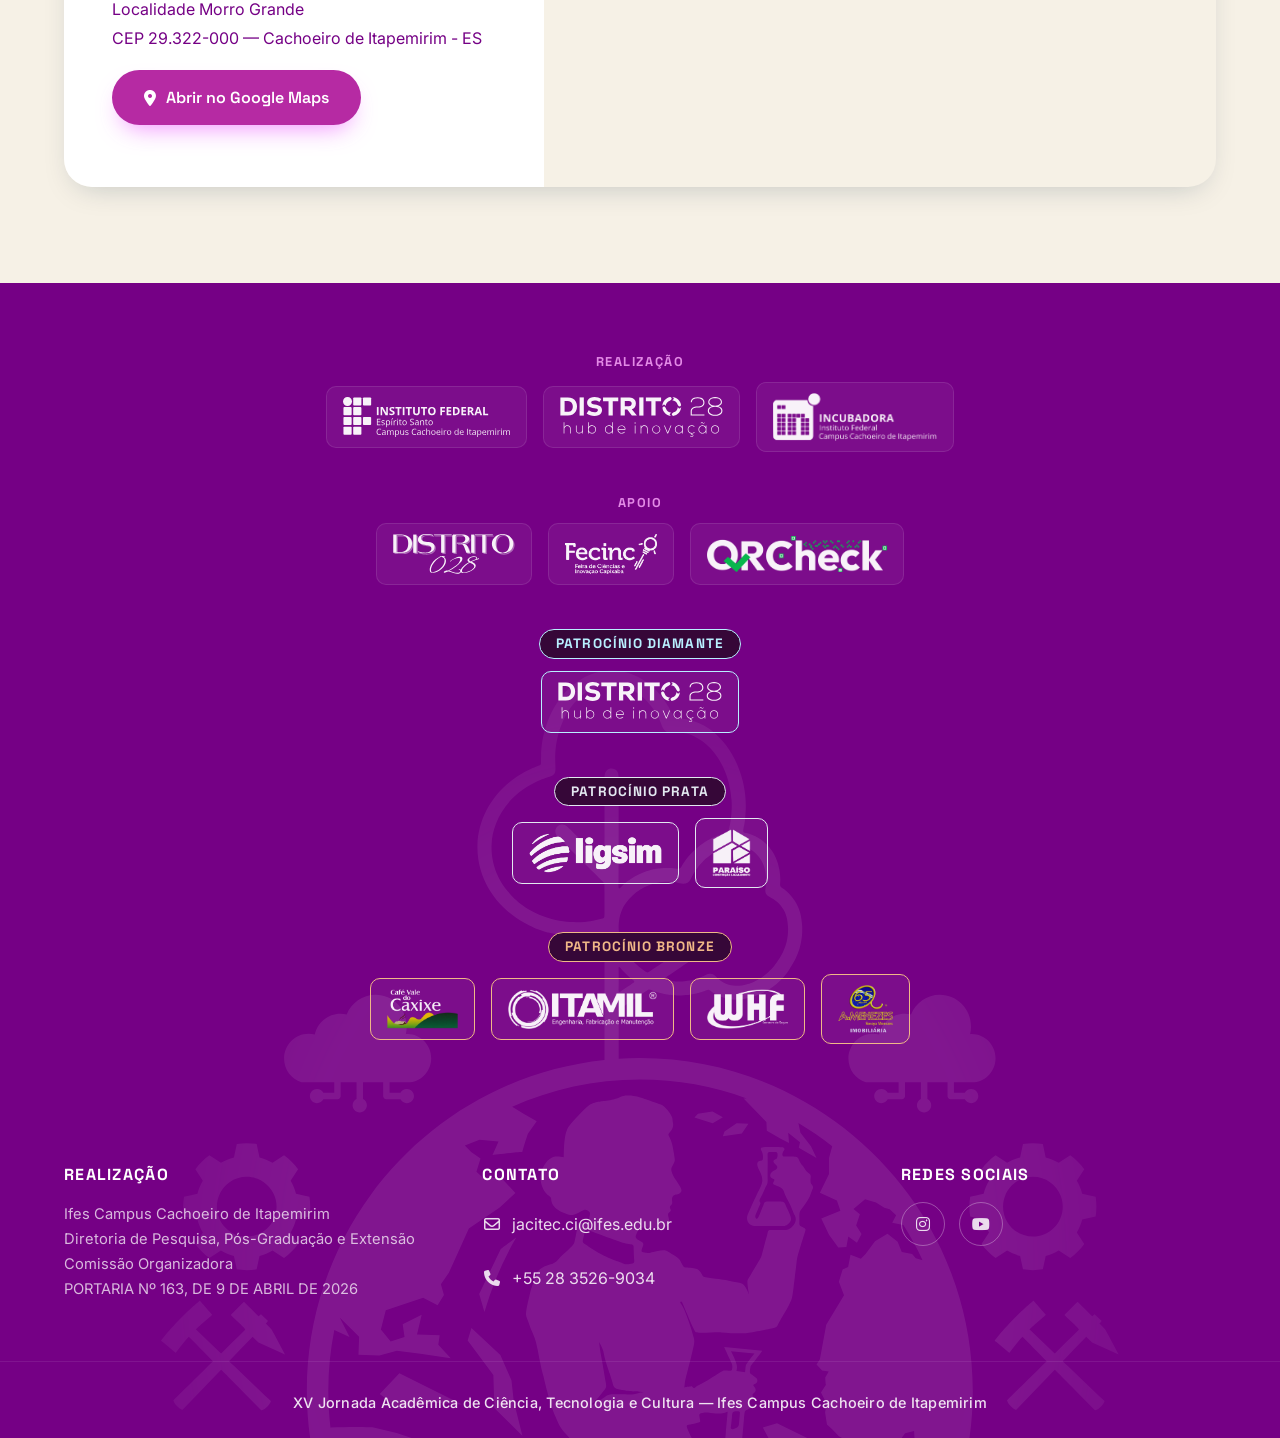
==== commit 1a8de642: "feat(agenda): compactar grade e manter titulos e cabecalhos visiveis" ====
--- a/agenda.html
+++ b/agenda.html
@@ -38,7 +38,7 @@
     href="https://fonts.googleapis.com/css2?family=Space+Grotesk:wght@500;600;700&family=Inter:wght@400;500;600;700&display=swap"
     rel="stylesheet">
   <link rel="stylesheet" href="https://cdnjs.cloudflare.com/ajax/libs/font-awesome/6.5.1/css/all.min.css">
-  <link rel="stylesheet" href="css/style.css?v=2.1">
+  <link rel="stylesheet" href="css/style.css?v=20261016_agenda">
 </head>
 
 <body>
@@ -113,11 +113,11 @@
           <button type="button" class="btn btn-secondary btn-sm" id="btn-reset-filters">Ver todas as áreas</button>
         </div>
 
-        <!-- Modo Grade (Timeline com scroll horizontal suave) -->
+        <!-- Modo Grade (Timeline com cabeçalhos fixos nos dois eixos) -->
         <div class="agenda-board-card" id="schedule-wrap" hidden>
           <div class="agenda-scroll-hint"><i class="fa-solid fa-arrows-left-right"></i> Arraste para o lado para ver
-            todas as áreas</div>
-          <div class="agenda-board-wrap">
+            todas as áreas. Role na grade para ver os horários.</div>
+          <div class="agenda-board-wrap" tabindex="0" role="region" aria-label="Grade de atividades com rolagem por horário e área">
             <div class="agenda-board" id="schedule-board" aria-label="Programação por horário e área"></div>
           </div>
         </div>
@@ -333,7 +333,7 @@
     </div>
   </footer>
   <script src="js/main.js" defer></script>
-  <script src="js/agenda.js?v=20261008_locais" defer></script>
+  <script src="js/agenda.js?v=20261016_compacta" defer></script>
 </body>
 
 </html>
--- a/css/style.css
+++ b/css/style.css
@@ -2354,9 +2354,13 @@
 }
 
 .agenda-board-wrap {
-  overflow-x: auto;
-  overflow-y: visible;
+  /* Um único contêiner de rolagem mantém os dois eixos fixos na grade. */
+  max-height: min(72vh, 760px);
+  max-height: min(72dvh, 760px);
+  overflow: auto;
   -webkit-overflow-scrolling: touch;
+  scrollbar-gutter: stable;
+  scroll-padding-top: 40px;
 }
 
 @media (hover: hover) and (pointer: fine) {
@@ -2378,13 +2382,13 @@
 }
 
 .agenda-board {
-  --hour-height: 120px;
-  --time-col-width: 76px;
-  --lane-min-width: 340px;
+  --hour-height: 72px;
+  --time-col-width: 64px;
+  --lane-min-width: 200px;
   display: grid;
   width: 100%;
   min-width: max-content;
-  grid-template-rows: 48px auto;
+  grid-template-rows: 40px auto;
 }
 
 .agenda-board-corner,
@@ -2450,7 +2454,7 @@
 .agenda-lane {
   position: relative;
   z-index: 1;
-  min-width: 260px;
+  min-width: 0;
   border-left: 1px solid color-mix(in srgb, var(--ocean-700) 15%, var(--white));
   background: repeating-linear-gradient(to bottom,
       transparent 0,
@@ -2493,63 +2497,9 @@
   }
 }
 
-/* Eventos de curta duração (< 35 min) exibidos em 2 linhas compactas com todas as informações */
-.agenda-event.is-compact {
-  min-height: 18px;
-  display: flex;
-  flex-direction: column;
-  justify-content: center;
-  gap: 2px;
-  padding: 3px 8px;
-  box-sizing: border-box;
-  overflow: hidden;
-}
-
-.agenda-event.is-compact .agenda-event-row-top,
-.agenda-event.is-compact .agenda-event-row-meta {
-  display: flex;
-  align-items: center;
-  gap: 6px;
-  min-width: 0;
-  width: 100%;
-  line-height: 1.15;
-}
-
-.agenda-event.is-compact .agenda-event-time {
-  font-size: 0.64rem;
-  font-weight: 700;
-  white-space: nowrap;
+/* Textos em linhas próprias, inclusive nas atividades de curta duração. */
+.agenda-event > span {
   flex-shrink: 0;
-  color: var(--lane-color, var(--ocean-800));
-}
-
-.agenda-event.is-compact .agenda-event-title {
-  font-size: 0.70rem;
-  font-weight: 700;
-  white-space: nowrap;
-  overflow: hidden;
-  text-overflow: ellipsis;
-  flex: 1;
-  min-width: 0;
-  color: var(--ink-900);
-}
-
-.agenda-event.is-compact .agenda-event-place,
-.agenda-event.is-compact .agenda-event-speaker {
-  display: inline-flex;
-  align-items: center;
-  gap: 3px;
-  font-size: 0.58rem;
-  color: var(--ink-700);
-  white-space: nowrap;
-  overflow: hidden;
-  text-overflow: ellipsis;
-}
-
-.agenda-event.is-compact .agenda-event-place i,
-.agenda-event.is-compact .agenda-event-speaker i {
-  font-size: 0.52rem;
-  color: var(--lane-color, var(--ocean-800));
 }
 
 
@@ -2576,11 +2526,9 @@
   font-weight: 600;
   line-height: 1.25;
   color: var(--ocean-950);
-  display: -webkit-box;
-  -webkit-line-clamp: 3;
-  -webkit-box-orient: vertical;
-  overflow: hidden;
-  word-break: break-word;
+  display: block;
+  white-space: normal;
+  overflow-wrap: anywhere;
 }
 
 .agenda-event-place {
@@ -2597,7 +2545,10 @@
   padding: 1px 5px;
   border-radius: 4px;
   border: 1px solid rgba(0, 0, 0, 0.08);
-  max-width: 65%;
+  max-width: 100%;
+  align-self: flex-start;
+  flex-shrink: 0;
+  box-sizing: border-box;
   line-height: 1.2;
 }
 
@@ -2729,9 +2680,9 @@
 
 @media (max-width: 700px) {
   .agenda-board {
-    --hour-height: 120px;
-    --time-col-width: 74px;
-    --lane-min-width: 340px;
+    --hour-height: 72px;
+    --time-col-width: 60px;
+    --lane-min-width: 200px;
   }
 
   /* Coluna de horários fixa na esquerda: cards passam por baixo dela */
@@ -2817,52 +2768,7 @@
     font-size: 0.52rem;
   }
 
-  .agenda-event.is-compact,
-  .agenda-event.is-compact:hover,
-  .agenda-event.is-compact:focus,
-  .agenda-event.is-compact:focus-visible,
-  .agenda-event.is-compact:active {
-    min-height: 18px !important;
-    max-height: 100% !important;
-    padding: 2px 5px !important;
-    gap: 1px !important;
-    outline: none !important;
-    box-shadow: 0 1px 4px rgba(0, 0, 0, 0.08) !important;
-    cursor: pointer !important;
-  }
-
-  .agenda-event.is-compact .agenda-event-row-top,
-  .agenda-event.is-compact .agenda-event-row-meta {
-    gap: 5px !important;
-    line-height: 1.15 !important;
-  }
-
-  .agenda-event.is-compact .agenda-event-time {
-    font-size: 0.58rem !important;
-  }
-
-  .agenda-event.is-compact .agenda-event-title {
-    font-size: 0.64rem !important;
-    white-space: nowrap !important;
-    overflow: hidden !important;
-    text-overflow: ellipsis !important;
-  }
-
-  .agenda-event.is-compact .agenda-event-place,
-  .agenda-event.is-compact .agenda-event-speaker {
-    display: inline-flex !important;
-    align-items: center;
-    gap: 3px;
-    font-size: 0.54rem !important;
-    white-space: nowrap !important;
-    overflow: hidden !important;
-    text-overflow: ellipsis !important;
-  }
-
-  .agenda-event.is-compact .agenda-event-place i,
-  .agenda-event.is-compact .agenda-event-speaker i {
-    font-size: 0.48rem !important;
-  }
+
 }
 
 /* ==========================================================================
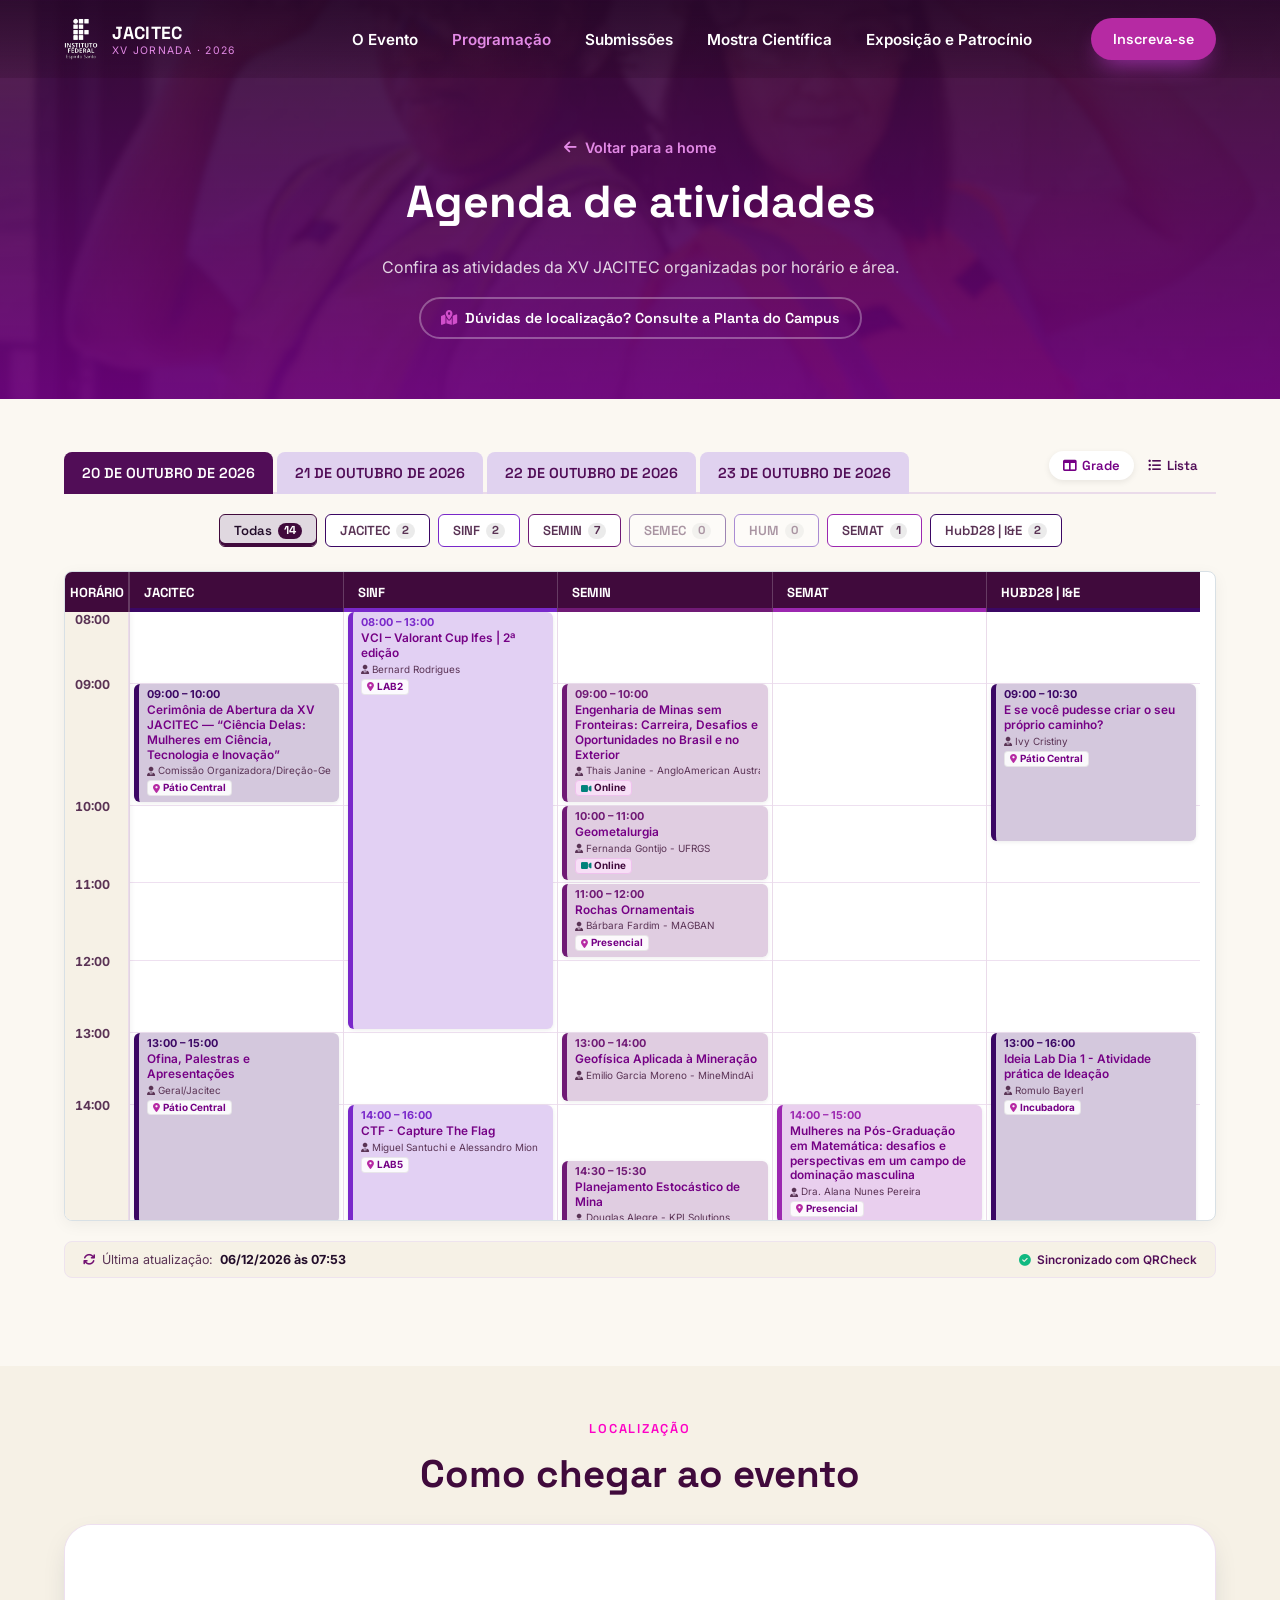
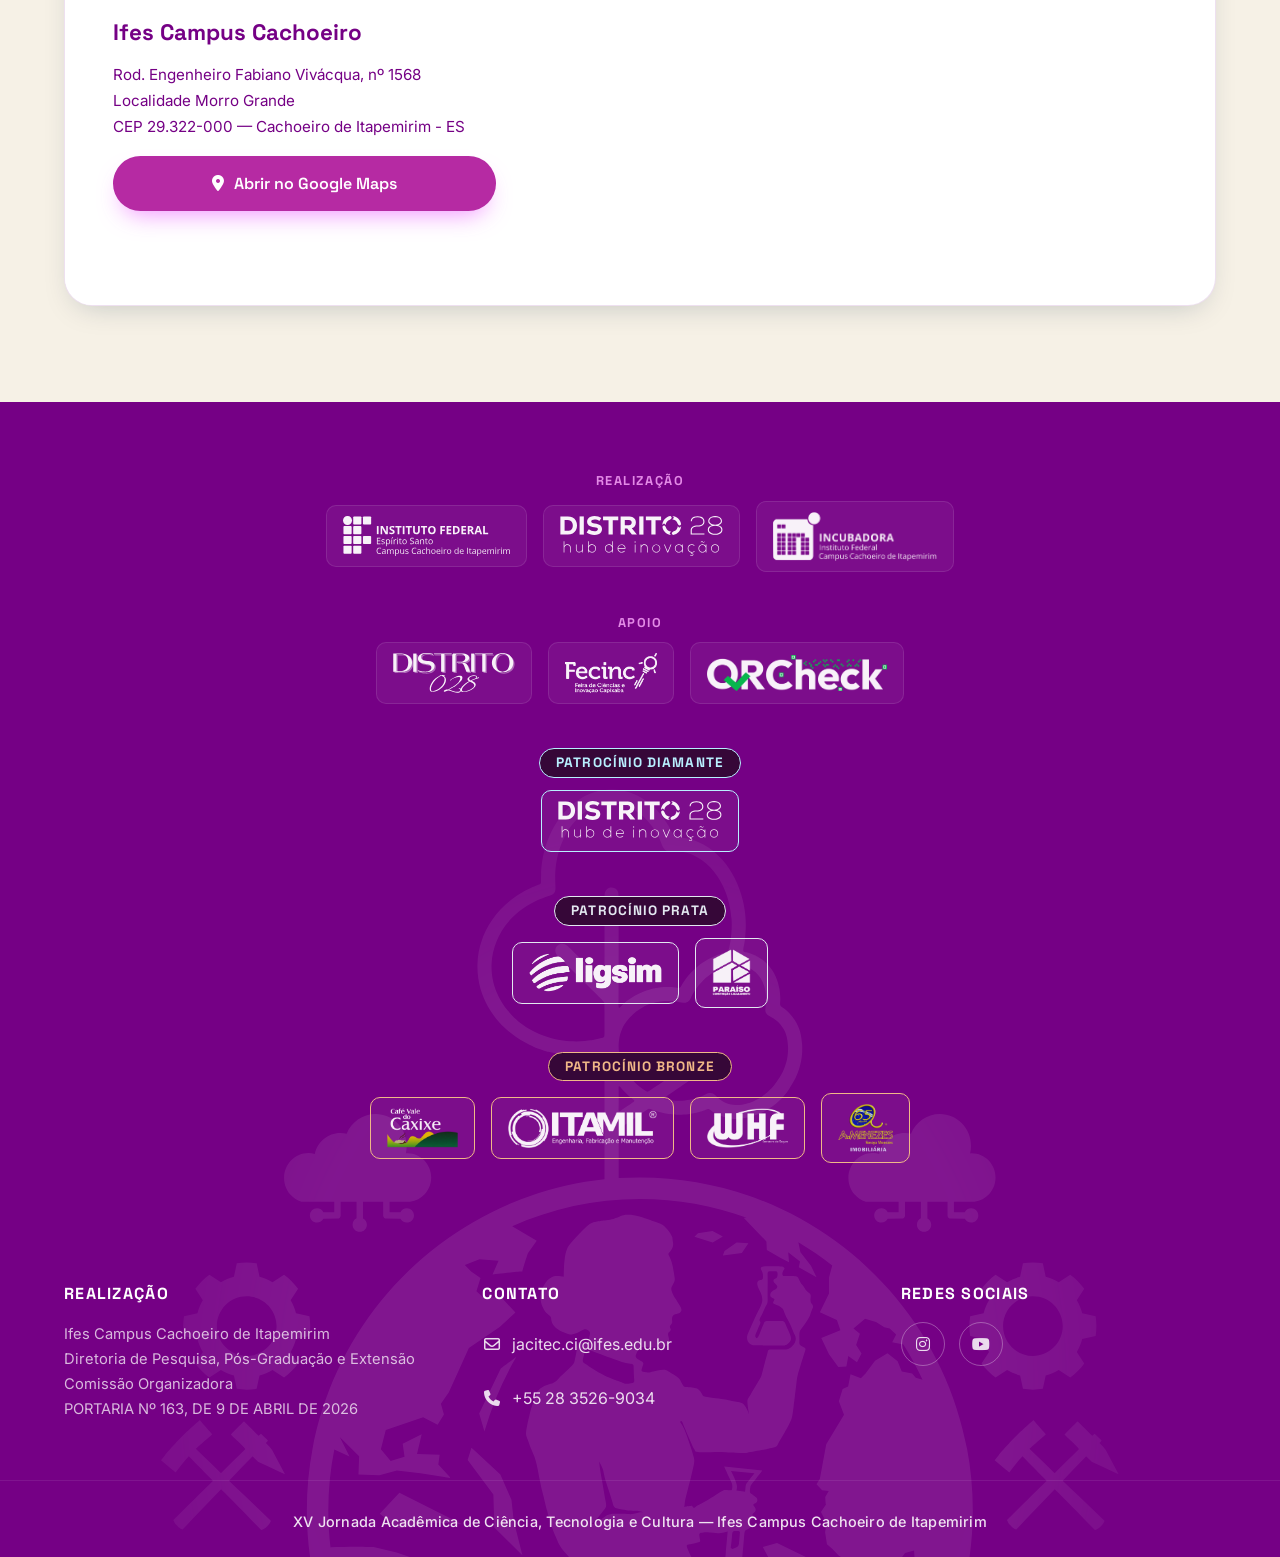
==== commit 03abb76d: "feat: adicionar planta interativa do campus e guia de espacos" ====
--- a/agenda.html
+++ b/agenda.html
@@ -78,6 +78,12 @@
         <a class="back-link" href="index.html"><i class="fa-solid fa-arrow-left"></i>Voltar para a home</a>
         <h1>Agenda de atividades</h1>
         <p>Confira as atividades da XV JACITEC organizadas por horário e área.</p>
+        <div style="margin-top: 16px;">
+          <a class="btn btn-ghost btn-sm" href="index.html#local" style="display: inline-flex; align-items: center; gap: 8px; border-color: rgba(255,255,255,0.3); color: #fff;">
+            <i class="fa-solid fa-map-location-dot" style="color: var(--aqua-400);"></i>
+            <span>Dúvidas de localização? Consulte a Planta do Campus</span>
+          </a>
+        </div>
       </div>
     </section>
     <section class="agenda-section">
--- a/css/style.css
+++ b/css/style.css
@@ -1612,18 +1612,29 @@
 }
 
 .venue-section {
-  padding: clamp(20px, 2.5vw, 32px) 0 clamp(64px, 8vw, 96px);
+  padding: clamp(32px, 4vw, 56px) 0 clamp(64px, 8vw, 96px);
   background: var(--sand-100);
+  position: relative;
 }
 
 .venue-section .section-head {
   margin-bottom: clamp(20px, 2.5vw, 28px);
+  text-align: center;
 }
 
 .venue-section .section-head h2 {
-  margin-bottom: 0;
-}
-
+  margin-bottom: 8px;
+}
+
+.venue-subtitle {
+  max-width: 720px;
+  margin: 10px auto 0;
+  color: var(--ink-700);
+  font-size: 1.05rem;
+  line-height: 1.6;
+}
+
+/* Painel Como Chegar (Google Maps Grid) */
 .venue-grid {
   display: grid;
   grid-template-columns: 1fr 1.4fr;
@@ -1631,6 +1642,8 @@
   border-radius: var(--radius-lg);
   overflow: hidden;
   box-shadow: var(--shadow-card);
+  border: 1px solid rgba(117, 0, 133, 0.12);
+  background: var(--white);
 }
 
 .venue-card {
@@ -1640,31 +1653,70 @@
   display: flex;
   flex-direction: column;
   justify-content: center;
-  gap: 18px;
+  gap: 16px;
+}
+
+.venue-eyetag {
+  display: inline-flex;
+  align-items: center;
+  gap: 6px;
+  padding: 4px 10px;
+  background: rgba(117, 0, 133, 0.08);
+  color: var(--ocean-950);
+  font-weight: 700;
+  font-size: 0.78rem;
+  border-radius: 6px;
+  width: fit-content;
 }
 
 .venue-card h3 {
   color: var(--ocean-950);
   font-size: 1.4rem;
+  margin: 0;
 }
 
 .venue-card address {
   font-style: normal;
   color: var(--ocean-950);
-  line-height: 1.8;
-}
-
-.venue-card .btn {
-  align-self: flex-start;
+  line-height: 1.7;
+  font-size: 0.95rem;
+}
+
+.venue-amenities {
+  display: flex;
+  gap: 8px;
+  flex-wrap: wrap;
+  margin: 4px 0 8px;
+}
+
+.amenity-chip {
+  font-size: 0.8rem;
+  color: var(--ink-700);
+  background: var(--sand-50);
+  border: 1px solid rgba(117, 0, 133, 0.1);
+  padding: 4px 10px;
+  border-radius: 999px;
+  display: inline-flex;
+  align-items: center;
+  gap: 6px;
+}
+
+.venue-card-actions {
+  display: flex;
+  align-items: center;
+  gap: 12px;
+  flex-wrap: wrap;
 }
 
 .venue-map iframe {
   width: 100%;
   height: 100%;
-  min-height: 340px;
+  min-height: 380px;
   border: 0;
   display: block;
 }
+
+/* Planta interativa do campus: ver css/campus-map.css */
 
 /* ==========================================================================
    Footer
